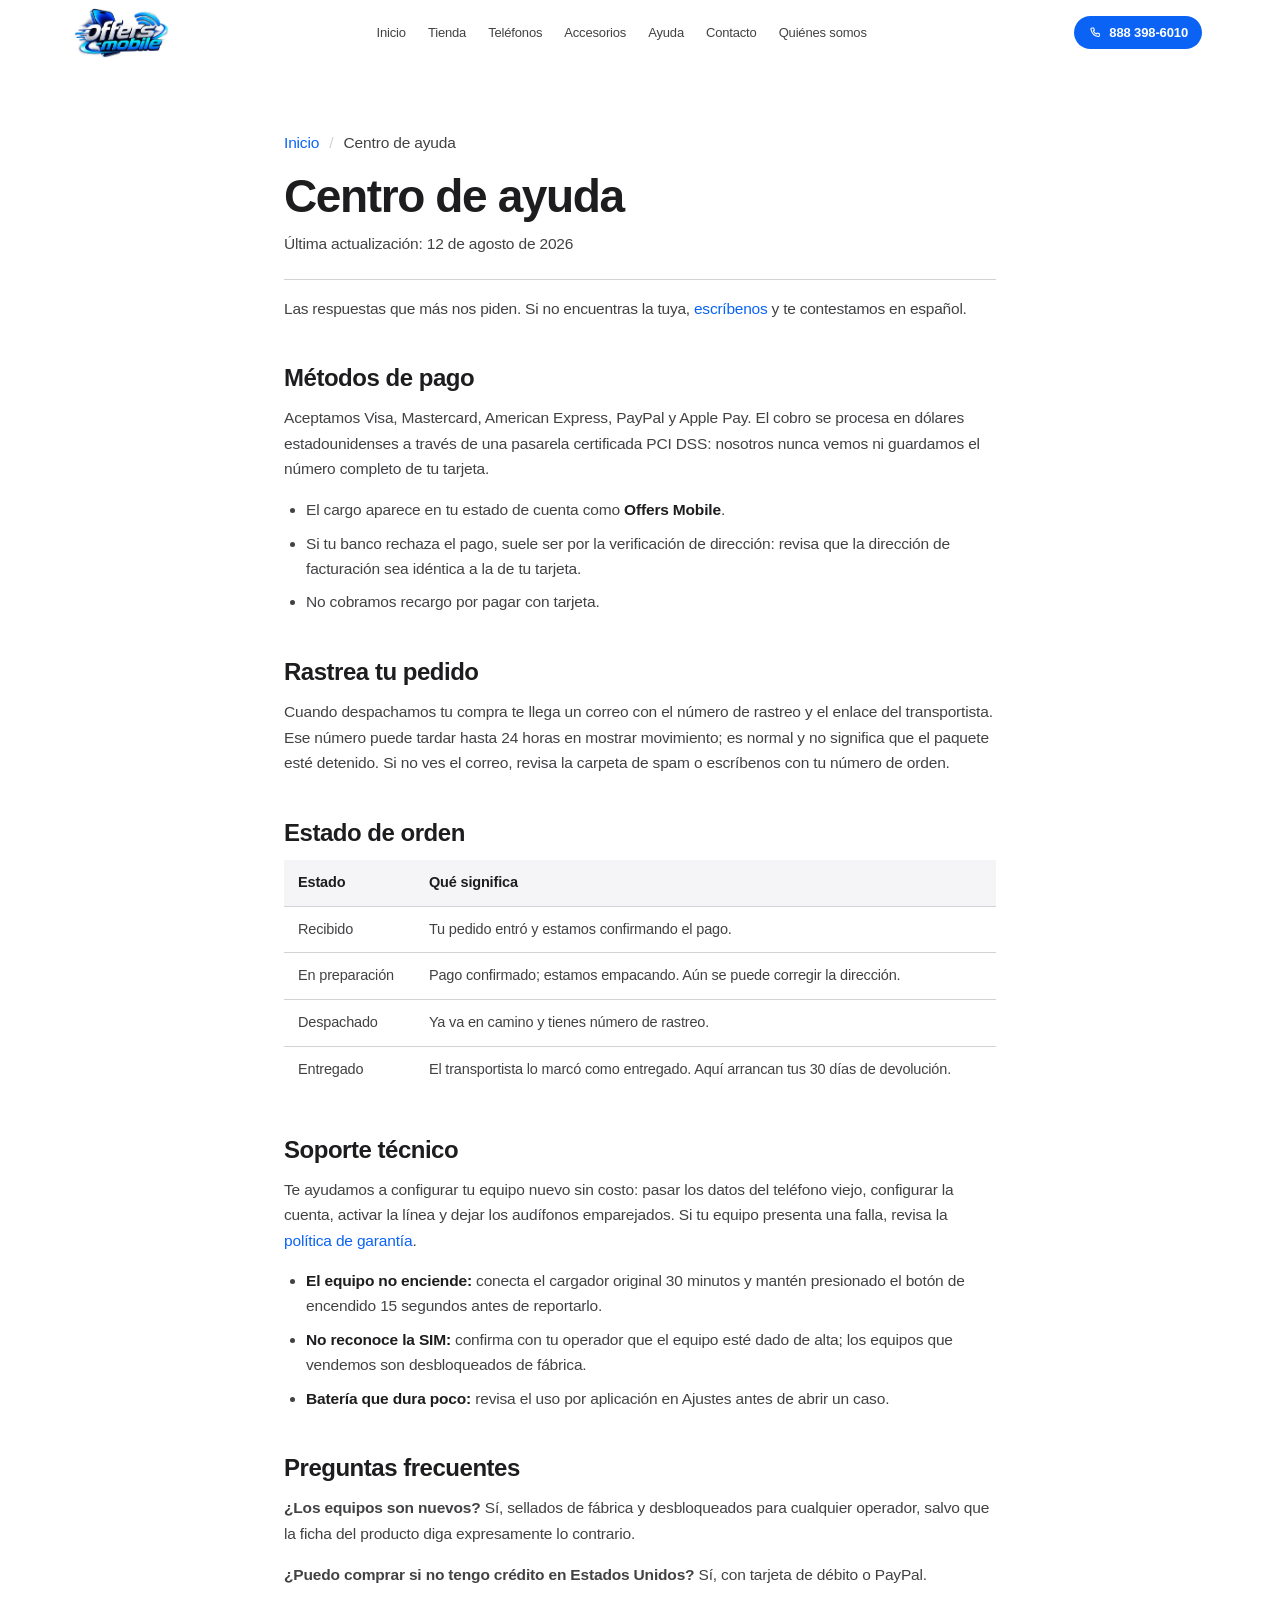
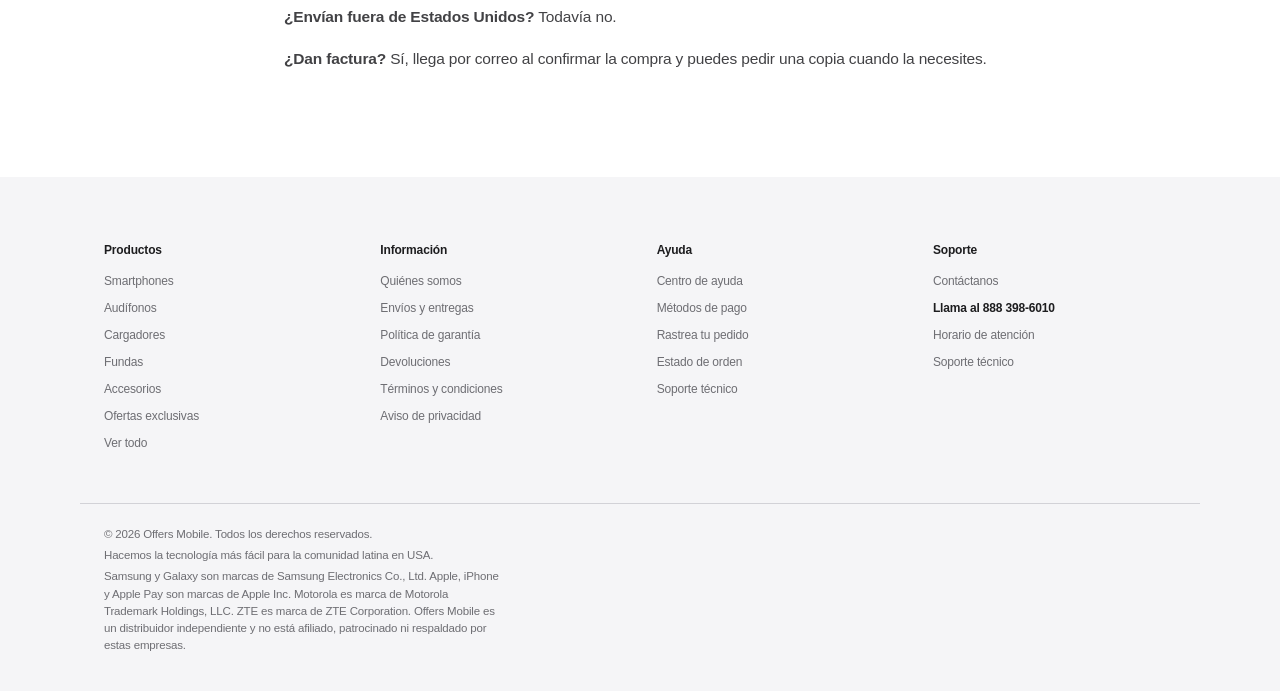
==== ayuda.html @ fd27467b "Pone el logo de imagen en la barra de las 9 páginas Convierte logo.png (1,66 MB) a WebP conservando " ====
<!DOCTYPE html>
<html lang="es">
<head>
<meta charset="UTF-8">
<meta name="viewport" content="width=device-width, initial-scale=1">
<title>Centro de ayuda &mdash; Offers Mobile</title>
<meta name="description" content="M&eacute;todos de pago, rastreo de pedidos, estado de orden y soporte t&eacute;cnico de Offers Mobile.">
<link rel="canonical" href="https://offers-mobile.com/ayuda.html">

<!-- Open Graph (Facebook, WhatsApp, LinkedIn) -->
<meta property="og:type" content="website">
<meta property="og:site_name" content="Offers Mobile">
<meta property="og:locale" content="es_US">
<meta property="og:url" content="https://offers-mobile.com/ayuda.html">
<meta property="og:title" content="Centro de ayuda &mdash; Offers Mobile">
<meta property="og:description" content="M&eacute;todos de pago, rastreo de pedidos, estado de orden y soporte t&eacute;cnico de Offers Mobile.">
<meta property="og:image" content="https://offers-mobile.com/images/og-image.jpg">
<meta property="og:image:width" content="1200">
<meta property="og:image:height" content="630">
<meta property="og:image:alt" content="Tel&eacute;fonos disponibles en Offers Mobile">

<!-- X / Twitter -->
<meta name="twitter:card" content="summary_large_image">
<meta name="twitter:title" content="Centro de ayuda &mdash; Offers Mobile">
<meta name="twitter:description" content="M&eacute;todos de pago, rastreo de pedidos, estado de orden y soporte t&eacute;cnico de Offers Mobile.">
<meta name="twitter:image" content="https://offers-mobile.com/images/og-image.jpg">

<meta name="theme-color" content="#ffffff">
<link rel="stylesheet" href="css/styles.css">
</head>
<body class="page-doc">

<header class="nav is-scrolled" id="nav">
  <div class="nav__inner">
    <a href="index.html" class="logo" aria-label="Offers Mobile inicio">
      <img src="images/logo.webp" alt="Offers Mobile" width="418" height="220">
    </a>
    <nav class="nav__links" id="navLinks" aria-label="Navegaci&oacute;n principal">
      <a href="index.html">Inicio</a>
      <a href="index.html#tienda">Tienda</a>
      <a href="index.html#telefonos">Tel&eacute;fonos</a>
      <a href="index.html#accesorios">Accesorios</a>
      <a href="ayuda.html">Ayuda</a>
      <a href="contacto.html">Contacto</a>
      <a href="quienes-somos.html">Qui&eacute;nes somos</a>
    </nav>
    <div class="nav__actions">
      <a href="tel:+18883986010" class="nav__tel" data-cta="nav">
        <svg viewBox="0 0 24 24" aria-hidden="true"><path d="M6.6 3.5h3l1.5 3.7-1.9 1.4a12 12 0 0 0 5.2 5.2l1.4-1.9 3.7 1.5v3a1.6 1.6 0 0 1-1.8 1.6A15.6 15.6 0 0 1 5 5.3 1.6 1.6 0 0 1 6.6 3.5z"/></svg>
        <span>888 398-6010</span>
      </a>
      <button class="burger" id="burger" aria-label="Abrir men&uacute;" aria-expanded="false">
        <span></span><span></span>
      </button>
    </div>
  </div>
</header>

<main class="doc">
  <div class="wrap wrap--doc">
    <p class="doc__crumb"><a href="index.html">Inicio</a> <span>/</span> Centro de ayuda</p>
    <h1 class="doc__title">Centro de ayuda</h1>
    <p class="doc__meta">&Uacute;ltima actualizaci&oacute;n: 12 de agosto de 2026</p>
    
    <p class="doc__lead">Las respuestas que m&aacute;s nos piden. Si no encuentras la tuya,
    <a href="contacto.html">escr&iacute;benos</a> y te contestamos en espa&ntilde;ol.</p>

    <h2 id="metodos-de-pago">M&eacute;todos de pago</h2>
    <p>Aceptamos Visa, Mastercard, American Express, PayPal y Apple&nbsp;Pay. El cobro se procesa
    en d&oacute;lares estadounidenses a trav&eacute;s de una pasarela certificada PCI&nbsp;DSS: nosotros nunca vemos
    ni guardamos el n&uacute;mero completo de tu tarjeta.</p>
    <ul>
      <li>El cargo aparece en tu estado de cuenta como <strong>Offers Mobile</strong>.</li>
      <li>Si tu banco rechaza el pago, suele ser por la verificaci&oacute;n de direcci&oacute;n: revisa que la direcci&oacute;n
          de facturaci&oacute;n sea id&eacute;ntica a la de tu tarjeta.</li>
      <li>No cobramos recargo por pagar con tarjeta.</li>
    </ul>

    <h2 id="rastrear">Rastrea tu pedido</h2>
    <p>Cuando despachamos tu compra te llega un correo con el n&uacute;mero de rastreo y el enlace del transportista.
    Ese n&uacute;mero puede tardar hasta 24 horas en mostrar movimiento; es normal y no significa que el paquete
    est&eacute; detenido. Si no ves el correo, revisa la carpeta de spam o escr&iacute;benos con tu n&uacute;mero de orden.</p>

    <h2 id="estado">Estado de orden</h2>
    <table class="doc__table">
      <thead><tr><th>Estado</th><th>Qu&eacute; significa</th></tr></thead>
      <tbody>
        <tr><td>Recibido</td><td>Tu pedido entr&oacute; y estamos confirmando el pago.</td></tr>
        <tr><td>En preparaci&oacute;n</td><td>Pago confirmado; estamos empacando. A&uacute;n se puede corregir la direcci&oacute;n.</td></tr>
        <tr><td>Despachado</td><td>Ya va en camino y tienes n&uacute;mero de rastreo.</td></tr>
        <tr><td>Entregado</td><td>El transportista lo marc&oacute; como entregado. Aqu&iacute; arrancan tus 30 d&iacute;as de devoluci&oacute;n.</td></tr>
      </tbody>
    </table>

    <h2 id="soporte-tecnico">Soporte t&eacute;cnico</h2>
    <p>Te ayudamos a configurar tu equipo nuevo sin costo: pasar los datos del tel&eacute;fono viejo, configurar
    la cuenta, activar la l&iacute;nea y dejar los aud&iacute;fonos emparejados. Si tu equipo presenta una falla,
    revisa la <a href="garantia.html">pol&iacute;tica de garant&iacute;a</a>.</p>
    <ul>
      <li><strong>El equipo no enciende:</strong> conecta el cargador original 30 minutos y mant&eacute;n presionado
          el bot&oacute;n de encendido 15 segundos antes de reportarlo.</li>
      <li><strong>No reconoce la SIM:</strong> confirma con tu operador que el equipo est&eacute; dado de alta;
          los equipos que vendemos son desbloqueados de f&aacute;brica.</li>
      <li><strong>Bater&iacute;a que dura poco:</strong> revisa el uso por aplicaci&oacute;n en Ajustes antes de abrir un caso.</li>
    </ul>

    <h2>Preguntas frecuentes</h2>
    <p><strong>&iquest;Los equipos son nuevos?</strong> S&iacute;, sellados de f&aacute;brica y desbloqueados para cualquier operador,
    salvo que la ficha del producto diga expresamente lo contrario.</p>
    <p><strong>&iquest;Puedo comprar si no tengo cr&eacute;dito en Estados Unidos?</strong> S&iacute;, con tarjeta de d&eacute;bito o PayPal.</p>
    <p><strong>&iquest;Env&iacute;an fuera de Estados Unidos?</strong> Todav&iacute;a no.</p>
    <p><strong>&iquest;Dan factura?</strong> S&iacute;, llega por correo al confirmar la compra y puedes pedir una copia cuando la necesites.</p>
    
  </div>
</main>

<footer class="footer">
  <div class="wrap footer__grid">
    <div class="footer__col">
      <h5>Productos</h5>
      <a href="index.html#telefonos">Smartphones</a>
      <a href="index.html#accesorios">Aud&iacute;fonos</a>
      <a href="index.html#accesorios">Cargadores</a>
      <a href="index.html#accesorios">Fundas</a>
      <a href="index.html#accesorios">Accesorios</a>
      <a href="index.html#ofertas">Ofertas exclusivas</a>
      <a href="index.html#tienda">Ver todo</a>
    </div>
    <div class="footer__col">
      <h5>Informaci&oacute;n</h5>
      <a href="quienes-somos.html">Qui&eacute;nes somos</a>
      <a href="envios.html">Env&iacute;os y entregas</a>
      <a href="garantia.html">Pol&iacute;tica de garant&iacute;a</a>
      <a href="devoluciones.html">Devoluciones</a>
      <a href="terminos.html">T&eacute;rminos y condiciones</a>
      <a href="privacidad.html">Aviso de privacidad</a>
    </div>
    <div class="footer__col">
      <h5>Ayuda</h5>
      <a href="ayuda.html">Centro de ayuda</a>
      <a href="ayuda.html#metodos-de-pago">M&eacute;todos de pago</a>
      <a href="ayuda.html#rastrear">Rastrea tu pedido</a>
      <a href="ayuda.html#estado">Estado de orden</a>
      <a href="ayuda.html#soporte-tecnico">Soporte t&eacute;cnico</a>
    </div>
    <div class="footer__col">
      <h5>Soporte</h5>
      <a href="contacto.html">Cont&aacute;ctanos</a>
      <a href="tel:+18883986010" class="footer__tel">Llama al 888 398-6010</a>
      <a href="contacto.html#horario">Horario de atenci&oacute;n</a>
      <a href="ayuda.html#soporte-tecnico">Soporte t&eacute;cnico</a>
    </div>
  </div>

  <div class="wrap footer__bottom">
    <div class="footer__legal">
      <p>&copy; 2026 Offers Mobile. Todos los derechos reservados.</p>
      <p>Hacemos la tecnolog&iacute;a m&aacute;s f&aacute;cil para la comunidad latina en USA.</p>
      <p class="footer__tm">Samsung y Galaxy son marcas de Samsung Electronics Co., Ltd. Apple, iPhone y Apple&nbsp;Pay son marcas
      de Apple Inc. Motorola es marca de Motorola Trademark Holdings, LLC. ZTE es marca de ZTE Corporation.
      Offers Mobile es un distribuidor independiente y no est&aacute; afiliado, patrocinado ni respaldado por estas empresas.</p>
    </div>
  </div>
</footer>

<script src="js/main.js"></script>
</body>
</html>
---- css/styles.css ----
/* =========================================================
   Offers Mobile — hoja de estilos
   ========================================================= */

:root{
  --ink:#1d1d1f;
  --ink-soft:#424245;
  --muted:#6e6e73;
  --line:#d2d2d7;
  --bg:#ffffff;
  --bg-alt:#f5f5f7;
  --dark:#000000;
  --dark-soft:#111113;
  --blue:#0a63f5;
  --blue-soft:#4b8dff;
  --violet:#a89bd6;

  --wrap:1120px;
  --radius:18px;
  --radius-lg:26px;

  --ease:cubic-bezier(.22,.61,.36,1);
  --nav-h:66px;   /* da aire al logo: el arte es de dos líneas y a menos altura no se lee */

  /* alturas de las piezas con imagen (en unidades absolutas:
     los % no resuelven bien dentro de una grid de alto automático) */
  --card-media-h:clamp(180px,19vw,240px);
  --viewer-h:clamp(300px,34vw,420px);
}

*,*::before,*::after{box-sizing:border-box;}

html{
  -webkit-text-size-adjust:100%;
  scroll-behavior:smooth;
  scroll-padding-top:calc(var(--nav-h) + 12px);
}

body{
  margin:0;
  background:var(--bg);
  color:var(--ink);
  font-family:-apple-system,BlinkMacSystemFont,"SF Pro Display","SF Pro Text","Segoe UI",Inter,Roboto,"Helvetica Neue",Arial,sans-serif;
  font-size:17px;
  line-height:1.5;
  letter-spacing:-.01em;
  -webkit-font-smoothing:antialiased;
  overflow-x:hidden;
}

img{max-width:100%;height:auto;display:block;}
a{color:inherit;text-decoration:none;}
button{font:inherit;color:inherit;}

/* ---------- utilidades ---------- */
.wrap{width:100%;max-width:var(--wrap);margin:0 auto;padding:0 24px;}
.wrap--narrow{max-width:780px;}

.section{padding:clamp(64px,8vw,110px) 0;}
.alt-band{background:var(--bg-alt);}
.dark-band{background:var(--dark);color:#f5f5f7;}

.h2{
  font-size:clamp(28px,4.2vw,44px);
  line-height:1.1;
  letter-spacing:-.025em;
  font-weight:600;
  margin:0 0 14px;
  text-align:center;
}
.h2--light{color:#fff;}

.h3{
  font-size:clamp(24px,3vw,34px);
  line-height:1.15;
  letter-spacing:-.025em;
  font-weight:600;
  margin:0 0 16px;
}

.sub{
  margin:0 auto 34px;
  max-width:640px;
  text-align:center;
  color:var(--muted);
  font-size:clamp(15px,1.6vw,19px);
}
.sub--light{color:#a1a1a6;}
.sub--tight{margin-bottom:26px;}

.body{color:var(--muted);font-size:16px;line-height:1.6;margin:0 0 22px;}

/* ---------- botones ---------- */
.btn{
  display:inline-flex;align-items:center;justify-content:center;
  padding:12px 30px;
  border:1px solid transparent;
  border-radius:999px;
  font-size:15px;font-weight:500;letter-spacing:0;
  cursor:pointer;
  transition:transform .3s var(--ease),background .25s var(--ease),color .25s var(--ease),border-color .25s var(--ease);
}
.btn:hover{transform:translateY(-2px);}
.btn:active{transform:translateY(0);}
.btn--dark{background:var(--ink);color:#fff;}
.btn--dark:hover{background:#000;}
.btn--light{background:#fff;color:var(--ink);}
.btn--light:hover{background:#e8e8ed;}
.btn--ghost{background:transparent;color:#fff;border-color:rgba(255,255,255,.45);}
.btn--ghost:hover{background:rgba(255,255,255,.1);border-color:#fff;}

/* botón que inicia una llamada */
.btn--call{gap:9px;}
.btn--call svg{
  width:16px;height:16px;flex:0 0 auto;
  fill:none;stroke:currentColor;stroke-width:1.7;stroke-linecap:round;stroke-linejoin:round;
}

/* =========================================================
   NAV
   ========================================================= */
.nav{
  position:fixed;inset:0 0 auto 0;z-index:100;
  height:var(--nav-h);
  background:rgba(255,255,255,.72);
  backdrop-filter:saturate(180%) blur(20px);
  -webkit-backdrop-filter:saturate(180%) blur(20px);
  border-bottom:1px solid transparent;
  transition:border-color .3s var(--ease),background .3s var(--ease);
}
.nav.is-scrolled{border-bottom-color:rgba(0,0,0,.09);}

.nav__inner{
  max-width:1180px;margin:0 auto;padding:0 24px;height:100%;
  display:flex;align-items:center;gap:22px;
}

/* El logo es un WebP con transparencia: se apoya directamente sobre la barra,
   sin recuadro ni fondo propio. */
.logo{display:flex;align-items:center;flex:0 0 auto;}
.logo img{
  height:50px;width:auto;display:block;
  transition:transform .25s var(--ease);
}
.logo:hover img{transform:scale(1.03);}

.nav__links{display:flex;align-items:center;gap:22px;margin:0 auto;}
.nav__links a{
  font-size:13px;color:var(--ink-soft);
  position:relative;padding:4px 0;
  transition:color .25s var(--ease);
}
.nav__links a::after{
  content:"";position:absolute;left:0;right:0;bottom:-2px;height:1.5px;
  background:var(--blue);transform:scaleX(0);transform-origin:center;
  transition:transform .3s var(--ease);
}
.nav__links a:hover{color:var(--ink);}
.nav__links a:hover::after{transform:scaleX(1);}

.nav__actions{display:flex;align-items:center;gap:6px;}

/* teléfono en el menú: es la vía de compra, por eso va visible */
.nav__tel{
  display:inline-flex;align-items:center;gap:7px;
  padding:7px 14px;margin-right:4px;
  border-radius:999px;background:var(--blue);color:#fff;
  font-size:13px;font-weight:600;letter-spacing:-.01em;white-space:nowrap;
  transition:background .25s var(--ease),transform .25s var(--ease);
}
.nav__tel:hover{background:#0955d4;transform:translateY(-1px);}
.nav__tel svg{width:14px;height:14px;fill:none;stroke:currentColor;stroke-width:1.8;stroke-linecap:round;stroke-linejoin:round;}

.icon-btn{
  width:34px;height:34px;display:grid;place-items:center;
  background:none;border:0;border-radius:50%;cursor:pointer;
  transition:background .25s var(--ease);
}
.icon-btn:hover{background:rgba(0,0,0,.06);}
.icon-btn svg{width:19px;height:19px;fill:none;stroke:var(--ink);stroke-width:1.5;stroke-linecap:round;stroke-linejoin:round;}

.burger{
  display:none;width:34px;height:34px;background:none;border:0;cursor:pointer;
  flex-direction:column;justify-content:center;align-items:center;gap:5px;
}
.burger span{width:17px;height:1.5px;background:var(--ink);border-radius:2px;transition:transform .3s var(--ease),opacity .3s var(--ease);}
.burger.is-open span:nth-child(1){transform:translateY(3.3px) rotate(45deg);}
.burger.is-open span:nth-child(2){transform:translateY(-3.3px) rotate(-45deg);}

/* =========================================================
   HERO
   ========================================================= */
.hero{padding-top:calc(var(--nav-h) + clamp(40px,6vw,72px));background:var(--bg);}

.hero__copy{text-align:center;padding:0 24px;}

.hero__title{
  font-size:clamp(32px,5.4vw,58px);
  line-height:1.06;
  letter-spacing:-.035em;
  font-weight:600;
  margin:0 0 12px;
}
.hero__title em{
  font-style:italic;
  font-family:"Snell Roundhand","Segoe Script","Brush Script MT",Georgia,serif;
  font-weight:500;
  padding-right:.06em;
}

.hero__kicker{
  margin:0 0 26px;
  color:var(--blue);
  font-size:clamp(11px,1.3vw,14px);
  font-weight:600;
  letter-spacing:.16em;
  text-transform:uppercase;
}

.hero__phone{
  margin:14px 0 0;
  font-size:13.5px;color:var(--muted);
}
.hero__phone a{color:var(--ink);font-weight:600;}
.hero__phone a:hover{color:var(--blue);}

.hero__media{
  margin-top:clamp(22px,4vw,44px);
  max-width:1180px;margin-inline:auto;padding:0 24px;
}
.hero__media img{width:100%;}

/* =========================================================
   TECNOLOGÍA — escenario oscuro
   ========================================================= */
.tech{padding:clamp(56px,7vw,92px) 0 clamp(60px,8vw,110px);}
.tech__head{text-align:center;}

.tech__media{
  margin:clamp(18px,3vw,36px) auto 0;
  max-width:1040px;padding:0 24px;
}
/* la foto ya trae fondo negro: difuminamos los bordes
   para que funda con la banda sin dejar un rectángulo visible */
.tech__media img{
  width:100%;
  -webkit-mask-image:radial-gradient(ellipse 78% 78% at 50% 50%,#000 58%,transparent 100%);
          mask-image:radial-gradient(ellipse 78% 78% at 50% 50%,#000 58%,transparent 100%);
}

/* =========================================================
   TABS
   ========================================================= */
.tabs{
  display:flex;justify-content:center;flex-wrap:wrap;
  gap:clamp(14px,3vw,34px);
  margin:0 0 22px;
}
.tab{
  background:none;border:0;cursor:pointer;padding:6px 2px;
  font-size:14px;color:var(--muted);
  position:relative;
  transition:color .25s var(--ease);
}
.tab::after{
  content:"";position:absolute;left:0;right:0;bottom:0;height:1.5px;
  background:var(--ink);transform:scaleX(0);
  transition:transform .3s var(--ease);
}
.tab:hover{color:var(--ink);}
.tab.is-active{color:var(--ink);font-weight:500;}
.tab.is-active::after{transform:scaleX(1);}

.tabs--light .tab{color:#86868b;}
.tabs--light .tab:hover,.tabs--light .tab.is-active{color:#fff;}
.tabs--light .tab::after{background:#fff;}

/* =========================================================
   CÁMARAS
   ========================================================= */
.cameras__shot{margin:0;}
.cameras__shot img{width:100%;max-width:900px;margin:0 auto;}

/* =========================================================
   CATÁLOGO
   ========================================================= */
.catalog__grid{
  display:grid;
  grid-template-columns:minmax(250px,1fr) 2fr;
  gap:clamp(28px,3.6vw,48px);
  align-items:center;
  margin-top:14px;
}
.catalog__intro .h3{font-size:clamp(22px,2.5vw,30px);}
.catalog__intro .body{max-width:340px;}

.callout{
  max-width:340px;margin-top:26px;padding-top:22px;
  border-top:1px solid var(--line);
}
.callout__text{font-size:13px;line-height:1.5;color:var(--muted);margin:0 0 14px;}
.callout .btn{font-size:14px;padding:11px 24px;}

.cards{
  display:grid;
  grid-template-columns:repeat(3,1fr);
  gap:clamp(16px,2.4vw,30px);
}

.card{
  text-align:center;
  transition:transform .4s var(--ease);
}
.card:hover{transform:translateY(-6px);}

.card__media{
  height:var(--card-media-h);
  display:flex;align-items:center;justify-content:center;
  margin-bottom:16px;
}
.card__media img{
  max-height:var(--card-media-h);width:auto;
  filter:drop-shadow(0 18px 26px rgba(0,0,0,.14));
  transition:transform .5s var(--ease);
}
.card:hover .card__media img{transform:scale(1.04);}

.card__media--empty{
  border:1px dashed var(--line);border-radius:var(--radius);
  background:rgba(255,255,255,.5);
}
.card__media--empty svg{width:46px;height:46px;fill:none;stroke:var(--line);stroke-width:1.4;stroke-linecap:round;}

.card__name{font-size:14px;font-weight:600;margin:0 0 12px;letter-spacing:-.01em;}
.card__spec{font-size:clamp(26px,3.4vw,38px);font-weight:600;letter-spacing:-.03em;margin:0 0 10px;}
.card__desc{font-size:12px;line-height:1.55;color:var(--muted);margin:0 auto;max-width:22ch;}

.card--soon{opacity:.85;}

/* =========================================================
   360°
   ========================================================= */
.three60 .sub{margin-bottom:26px;}

.viewer{
  position:relative;
  height:var(--viewer-h);
  display:flex;align-items:center;justify-content:center;
  margin:10px 0 30px;
  cursor:grab;
  perspective:1200px;
  touch-action:pan-y;
}
.viewer:active{cursor:grabbing;}

.viewer__glow{
  position:absolute;bottom:8%;left:50%;transform:translateX(-50%);
  width:min(640px,85vw);height:220px;
  background:radial-gradient(ellipse at 50% 70%,rgba(168,155,214,.34),transparent 68%);
}
.viewer__ring{
  position:absolute;bottom:9%;left:50%;transform:translateX(-50%);
  width:min(380px,62vw);height:54px;border-radius:50%;
  border:1px solid rgba(200,195,235,.28);
  background:radial-gradient(ellipse at 50% 50%,rgba(190,185,230,.16),transparent 70%);
}
.viewer__phone{
  position:relative;z-index:2;
  transform-style:preserve-3d;
  will-change:transform;
}
.viewer__phone img{
  max-height:calc(var(--viewer-h) * .82);width:auto;
  filter:drop-shadow(0 30px 45px rgba(0,0,0,.6));
}
.viewer__phone.is-spinning{animation:spin360 2.4s var(--ease);}
@keyframes spin360{
  from{transform:rotateY(0deg);}
  to{transform:rotateY(360deg);}
}

.three60__actions{display:flex;justify-content:center;gap:14px;flex-wrap:wrap;}

/* =========================================================
   PROCESO DE COMPRA
   ========================================================= */
.steps__grid{
  list-style:none;margin:clamp(28px,4vw,50px) 0 0;padding:0;
  display:grid;grid-template-columns:repeat(5,1fr);
  gap:clamp(14px,2.4vw,28px);
  text-align:center;
}
.step{display:flex;flex-direction:column;align-items:center;}

.step__icon{
  width:clamp(56px,6vw,74px);height:clamp(56px,6vw,74px);
  border-radius:50%;
  border:1.5px solid var(--blue);
  display:grid;place-items:center;
  margin-bottom:16px;
  transition:transform .4s var(--ease),box-shadow .4s var(--ease);
}
.step:hover .step__icon{transform:translateY(-5px);box-shadow:0 12px 26px rgba(10,99,245,.18);}
.step__icon svg{width:30px;height:30px;fill:none;stroke:var(--blue);stroke-width:1.5;stroke-linecap:round;stroke-linejoin:round;}
.step__icon--fill{background:var(--blue);border-color:var(--blue);}
.step__icon--fill svg{stroke:#fff;}

.step__num{font-size:20px;font-weight:600;margin:0 0 8px;letter-spacing:-.02em;}
.step__title{font-size:12.5px;font-weight:500;line-height:1.4;margin:0 0 4px;max-width:19ch;}
.step__desc{font-size:12px;color:var(--muted);line-height:1.45;margin:0;max-width:21ch;}

/* =========================================================
   ACCESORIOS
   ========================================================= */
.accs__grid{
  display:grid;grid-template-columns:1.15fr 1fr;
  gap:clamp(28px,4vw,60px);align-items:center;
  margin-top:18px;
}
.accs__media{
  margin:0;padding:clamp(24px,4vw,48px);
  border-radius:var(--radius-lg);
  background:linear-gradient(135deg,#f6f5fb 0%,#eceaf6 55%,#f7f7f9 100%);
}
.accs__media img{width:100%;mix-blend-mode:multiply;}

.feats{list-style:none;margin:0 0 28px;padding:0;display:grid;gap:18px;}
.feats li{display:flex;align-items:flex-start;gap:14px;font-size:12.5px;line-height:1.45;color:var(--muted);}
.feats li b{color:var(--ink);font-weight:600;font-size:13px;}
.feats__icon{
  flex:0 0 auto;width:36px;height:36px;border-radius:50%;
  background:var(--bg-alt);display:grid;place-items:center;
}
.feats__icon svg{width:19px;height:19px;fill:none;stroke:var(--ink);stroke-width:1.5;stroke-linecap:round;stroke-linejoin:round;}

/* =========================================================
   COMPARADOR
   ========================================================= */
.compare__card{
  margin-top:20px;
  background:#fff;
  border-radius:var(--radius-lg);
  padding:clamp(24px,3.4vw,48px);
  display:grid;grid-template-columns:1.5fr 1fr;
  gap:clamp(24px,4vw,50px);align-items:center;
  box-shadow:0 24px 60px rgba(0,0,0,.06);
}
.compare__media{margin:0;}
.compare__media img{width:100%;max-width:620px;margin-inline:auto;}
.compare__copy .body{max-width:34ch;}

/* =========================================================
   AYUDA
   ========================================================= */
.help{text-align:center;}
.search{
  position:relative;max-width:520px;margin:6px auto 26px;
  display:flex;align-items:center;
}
.search svg{
  position:absolute;left:18px;width:17px;height:17px;
  fill:none;stroke:var(--muted);stroke-width:1.6;stroke-linecap:round;
}
.search input{
  width:100%;padding:13px 20px 13px 46px;
  border:1px solid var(--line);border-radius:999px;
  background:#fff;font-size:14px;color:var(--ink);
  outline:none;
  transition:border-color .25s var(--ease),box-shadow .25s var(--ease);
}
.search input::placeholder{color:#9b9ba0;}
.search input:focus{border-color:var(--blue);box-shadow:0 0 0 4px rgba(10,99,245,.12);}

.chips{display:flex;justify-content:center;flex-wrap:wrap;gap:10px;}
.chips a{
  padding:8px 18px;border-radius:999px;
  border:1px solid var(--line);
  font-size:13px;color:var(--ink-soft);
  transition:background .25s var(--ease),border-color .25s var(--ease),transform .25s var(--ease);
}
.chips a:hover{background:var(--bg-alt);border-color:#b9b9c0;transform:translateY(-2px);}

/* =========================================================
   FOOTER
   ========================================================= */
.footer{background:var(--bg-alt);padding:clamp(44px,5vw,66px) 0 32px;font-size:12px;}
.footer__grid{
  display:grid;grid-template-columns:repeat(4,1fr);
  gap:clamp(18px,2.6vw,34px);
}
.footer__col{display:flex;flex-direction:column;gap:9px;}
.footer__col h5{margin:0 0 4px;font-size:12px;font-weight:600;color:var(--ink);}
.footer__col a{color:var(--muted);transition:color .2s var(--ease);}
.footer__col a:hover{color:var(--ink);text-decoration:underline;}
.footer__tel{color:var(--ink) !important;font-weight:600;}
.footer__tel:hover{color:var(--blue) !important;}

.footer__bottom{
  margin-top:clamp(32px,4vw,52px);padding-top:22px;
  border-top:1px solid var(--line);
  display:flex;justify-content:space-between;align-items:center;gap:22px;flex-wrap:wrap;
}
.footer__legal p{margin:0 0 4px;color:var(--muted);font-size:11.5px;}

/* =========================================================
   PÁGINAS DE TEXTO (legales, ayuda, contacto)
   ========================================================= */
.page-doc{background:var(--bg);}

.doc{
  padding:calc(var(--nav-h) + clamp(36px,5vw,64px)) 0 clamp(56px,7vw,96px);
}
.wrap--doc{max-width:760px;margin:0 auto;padding:0 24px;}

.doc__crumb{font-size:12.5px;color:var(--muted);margin:0 0 18px;}
.doc__crumb a{color:var(--blue);}
.doc__crumb a:hover{text-decoration:underline;}
.doc__crumb span{margin:0 6px;color:var(--line);}

.doc__title{
  font-size:clamp(30px,4.6vw,46px);
  line-height:1.08;letter-spacing:-.03em;font-weight:600;
  margin:0 0 10px;
}
.doc__meta{font-size:13px;color:var(--muted);margin:0 0 34px;padding-bottom:22px;border-bottom:1px solid var(--line);}

.doc__lead{font-size:clamp(17px,2vw,20px);line-height:1.55;color:var(--ink-soft);margin:0 0 34px;letter-spacing:-.015em;}

.doc h2{
  font-size:clamp(19px,2.2vw,24px);
  line-height:1.25;letter-spacing:-.02em;font-weight:600;
  margin:42px 0 12px;scroll-margin-top:calc(var(--nav-h) + 20px);
}
.doc h3{font-size:16px;font-weight:600;margin:0 0 8px;letter-spacing:-.01em;}
.doc p{font-size:15.5px;line-height:1.65;color:var(--ink-soft);margin:0 0 16px;}
.doc a{color:var(--blue);}
.doc a:hover{text-decoration:underline;}
.doc a.btn{color:#fff;}
.doc a.btn:hover{text-decoration:none;}

.doc ul,.doc ol{margin:0 0 18px;padding-left:22px;}
.doc li{font-size:15.5px;line-height:1.6;color:var(--ink-soft);margin-bottom:9px;}
.doc li strong{color:var(--ink);}

.doc__table{
  width:100%;border-collapse:collapse;margin:0 0 22px;
  font-size:14.5px;
}
.doc__table th,.doc__table td{
  text-align:left;padding:12px 14px;border-bottom:1px solid var(--line);
  vertical-align:top;color:var(--ink-soft);
}
.doc__table th{color:var(--ink);font-weight:600;background:var(--bg-alt);}
.doc__table tr:last-child td{border-bottom:0;}

.doc__cards{
  display:grid;grid-template-columns:repeat(auto-fit,minmax(220px,1fr));gap:16px;
  margin:0 0 12px;
}

/* bloque de llamada de las páginas internas */
.doc__call{
  border:1px solid var(--line);border-radius:var(--radius);
  background:var(--bg-alt);
  padding:28px 24px;text-align:center;margin:0 0 12px;
}
.doc__call-label{
  font-size:11.5px;font-weight:600;letter-spacing:.14em;text-transform:uppercase;
  color:var(--blue);margin:0 0 8px;
}
.doc__call-num{
  display:inline-block;
  font-size:clamp(26px,4vw,38px);font-weight:600;letter-spacing:-.03em;
  color:var(--ink);margin-bottom:8px;
}
.doc__call-num:hover{color:var(--blue);text-decoration:none;}
.doc__call-sub{font-size:13px;color:var(--muted);margin:0;}
.doc__card{
  border:1px solid var(--line);border-radius:var(--radius);
  padding:22px 20px;background:var(--bg-alt);
}
.doc__card p{font-size:14px;margin-bottom:14px;}
.doc__card .btn{padding:10px 20px;font-size:13.5px;width:100%;}

.footer__tm{font-size:10.5px;line-height:1.5;color:#86868b;max-width:62ch;margin-top:10px;}

@media (max-width:720px){
  .doc__cards{grid-template-columns:1fr;}
  .doc__table{font-size:13.5px;}
  .doc__table th,.doc__table td{padding:10px;}
}

/* =========================================================
   REVEAL
   ========================================================= */
.reveal{
  opacity:0;transform:translateY(26px);
  transition:opacity .8s var(--ease),transform .8s var(--ease);
}
.reveal--slow{transition-duration:1.1s;}
.reveal.is-in{opacity:1;transform:none;}

/* =========================================================
   RESPONSIVE
   ========================================================= */
@media (max-width:1040px){
  .nav__links{gap:16px;}
  .nav__links a{font-size:12px;}
}

@media (max-width:900px){
  .burger{display:flex;}
  .nav__links{
    position:fixed;top:var(--nav-h);left:0;right:0;
    flex-direction:column;align-items:flex-start;gap:0;
    /* opaco: sobre el hero el texto de detrás se transparentaba y estorbaba */
    background:#fff;
    /* Sin relleno vertical mientras está cerrado: con box-sizing:border-box
       el max-height:0 no comprime el padding ni el borde, así que el menú
       asomaba una franja de 31px con el primer enlace cortado. */
    padding:0 26px;
    border-bottom:0 solid var(--line);
    max-height:0;overflow:hidden;
    transition:max-height .45s var(--ease),padding .45s var(--ease);
  }
  .nav__links.is-open{max-height:70vh;padding:8px 26px 22px;border-bottom-width:1px;}
  .nav__links a{width:100%;padding:13px 0;border-bottom:1px solid rgba(0,0,0,.06);font-size:15px;}
  .nav__links a::after{display:none;}
  .logo{margin-right:auto;}

  /* La barra no da para el teléfono, dos iconos y el menú: se salían de la
     pantalla y el botón de menú quedaba inalcanzable. En móvil manda el
     número, que es la vía de compra. */
  .nav__inner{gap:12px;}
  .nav__actions .icon-btn{display:none;}

  .catalog__grid{grid-template-columns:1fr;}
  .catalog__intro{text-align:center;}
  .catalog__intro .body{max-width:46ch;margin-inline:auto;}

  .accs__grid{grid-template-columns:1fr;}
  .compare__card{grid-template-columns:1fr;text-align:center;}
  .compare__copy .body{margin-inline:auto;}

  .steps__grid{grid-template-columns:repeat(3,1fr);row-gap:34px;}
  .footer__grid{grid-template-columns:repeat(3,1fr);row-gap:28px;}
}

@media (max-width:620px){
  body{font-size:16px;}
  .cards{grid-template-columns:1fr;gap:34px;}
  .card__media{height:210px;}
  .card__desc{max-width:30ch;}
  .steps__grid{grid-template-columns:repeat(2,1fr);}
  .footer__grid{grid-template-columns:repeat(2,1fr);}
  .footer__bottom{flex-direction:column;align-items:flex-start;}
  .tabs{gap:12px;}
  .tab{font-size:12.5px;}
  .three60__actions{flex-direction:column;align-items:center;}
  .three60__actions .btn{width:100%;max-width:260px;}
}

/* Pantallas estrechas (iPhone SE, Android de 360px): el logo y el botón del
   teléfono juntos no caben a tamaño completo. */
@media (max-width:400px){
  .nav__inner{padding:0 16px;gap:10px;}
  .logo img{height:44px;}
  .nav__tel{padding:6px 11px;font-size:12px;margin-right:0;}
  .nav__tel svg{width:13px;height:13px;}
  .btn{padding:12px 20px;font-size:14px;}
  .btn--call{white-space:nowrap;}
}

@media (prefers-reduced-motion:reduce){
  *,*::before,*::after{animation-duration:.01ms !important;animation-iteration-count:1 !important;transition-duration:.01ms !important;}
  html{scroll-behavior:auto;}
  .reveal{opacity:1;transform:none;}
}
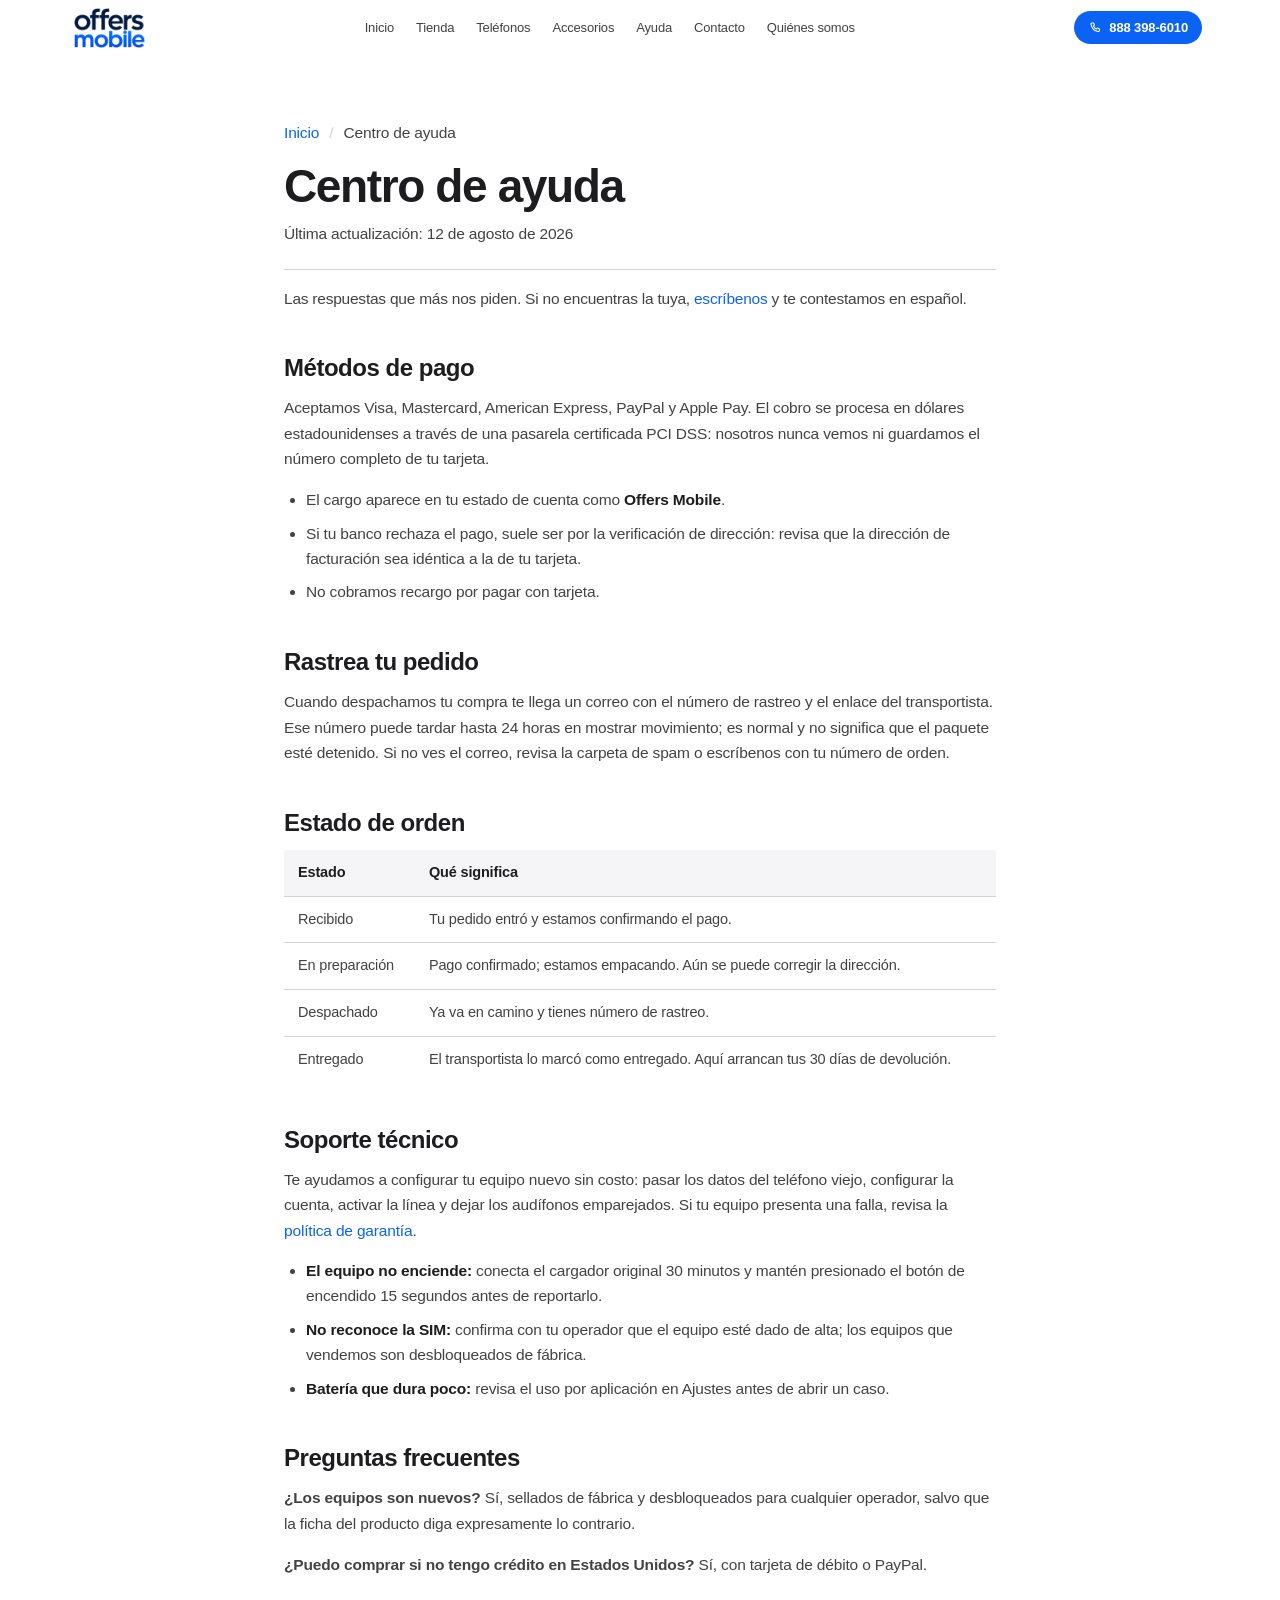
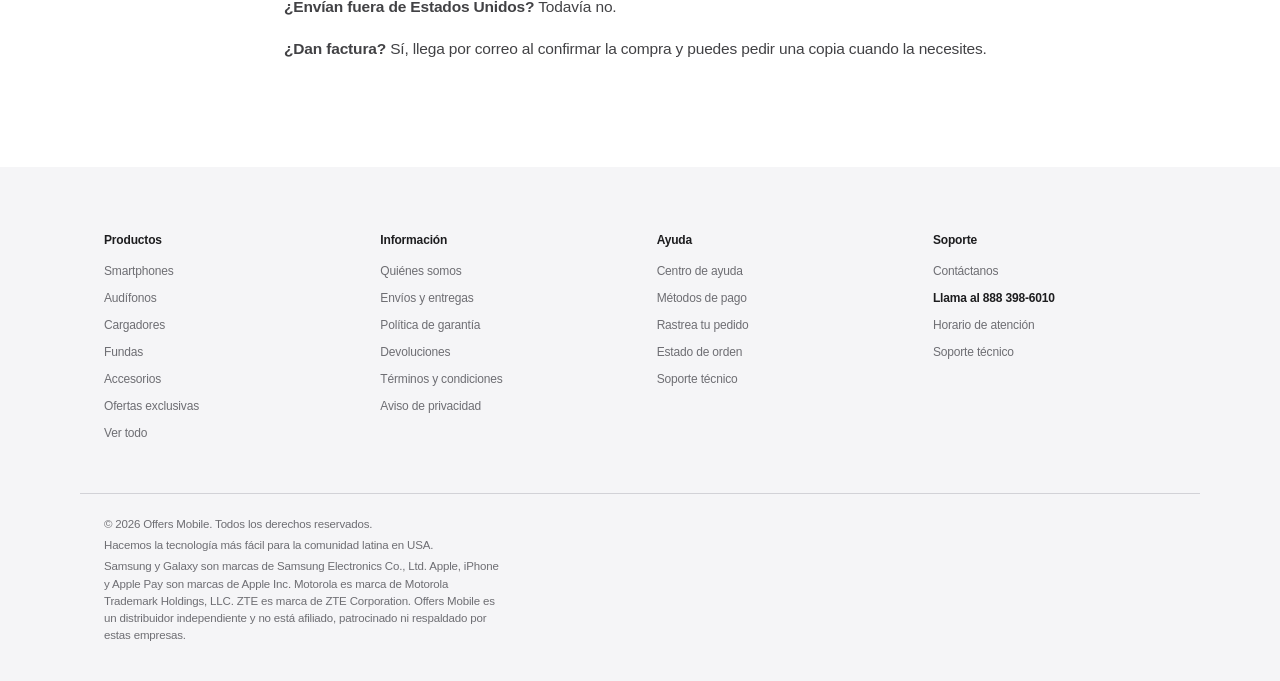
==== commit 30418d43: "Cambia el logo de texto por la imagen nueva logo.png (827 KB, RGB sobre fondo blanco) pasa a WebP co" ====
--- a/ayuda.html
+++ b/ayuda.html
@@ -33,7 +33,7 @@
 <header class="nav is-scrolled" id="nav">
   <div class="nav__inner">
     <a href="index.html" class="logo" aria-label="Offers Mobile inicio">
-      <img src="images/logo.webp" alt="Offers Mobile" width="418" height="220">
+      <img src="images/logo.webp" alt="Offers Mobile" width="356" height="200">
     </a>
     <nav class="nav__links" id="navLinks" aria-label="Navegaci&oacute;n principal">
       <a href="index.html">Inicio</a>
--- a/css/styles.css
+++ b/css/styles.css
@@ -20,7 +20,7 @@
   --radius-lg:26px;
 
   --ease:cubic-bezier(.22,.61,.36,1);
-  --nav-h:66px;   /* da aire al logo: el arte es de dos líneas y a menos altura no se lee */
+  --nav-h:56px;
 
   /* alturas de las piezas con imagen (en unidades absolutas:
      los % no resuelven bien dentro de una grid de alto automático) */
@@ -135,11 +135,10 @@
   display:flex;align-items:center;gap:22px;
 }
 
-/* El logo es un WebP con transparencia: se apoya directamente sobre la barra,
-   sin recuadro ni fondo propio. */
+/* WebP con transparencia: se apoya sobre la barra sin recuadro propio. */
 .logo{display:flex;align-items:center;flex:0 0 auto;}
 .logo img{
-  height:50px;width:auto;display:block;
+  height:40px;width:auto;display:block;
   transition:transform .25s var(--ease);
 }
 .logo:hover img{transform:scale(1.03);}
@@ -664,7 +663,7 @@
    teléfono juntos no caben a tamaño completo. */
 @media (max-width:400px){
   .nav__inner{padding:0 16px;gap:10px;}
-  .logo img{height:44px;}
+  .logo img{height:34px;}
   .nav__tel{padding:6px 11px;font-size:12px;margin-right:0;}
   .nav__tel svg{width:13px;height:13px;}
   .btn{padding:12px 20px;font-size:14px;}
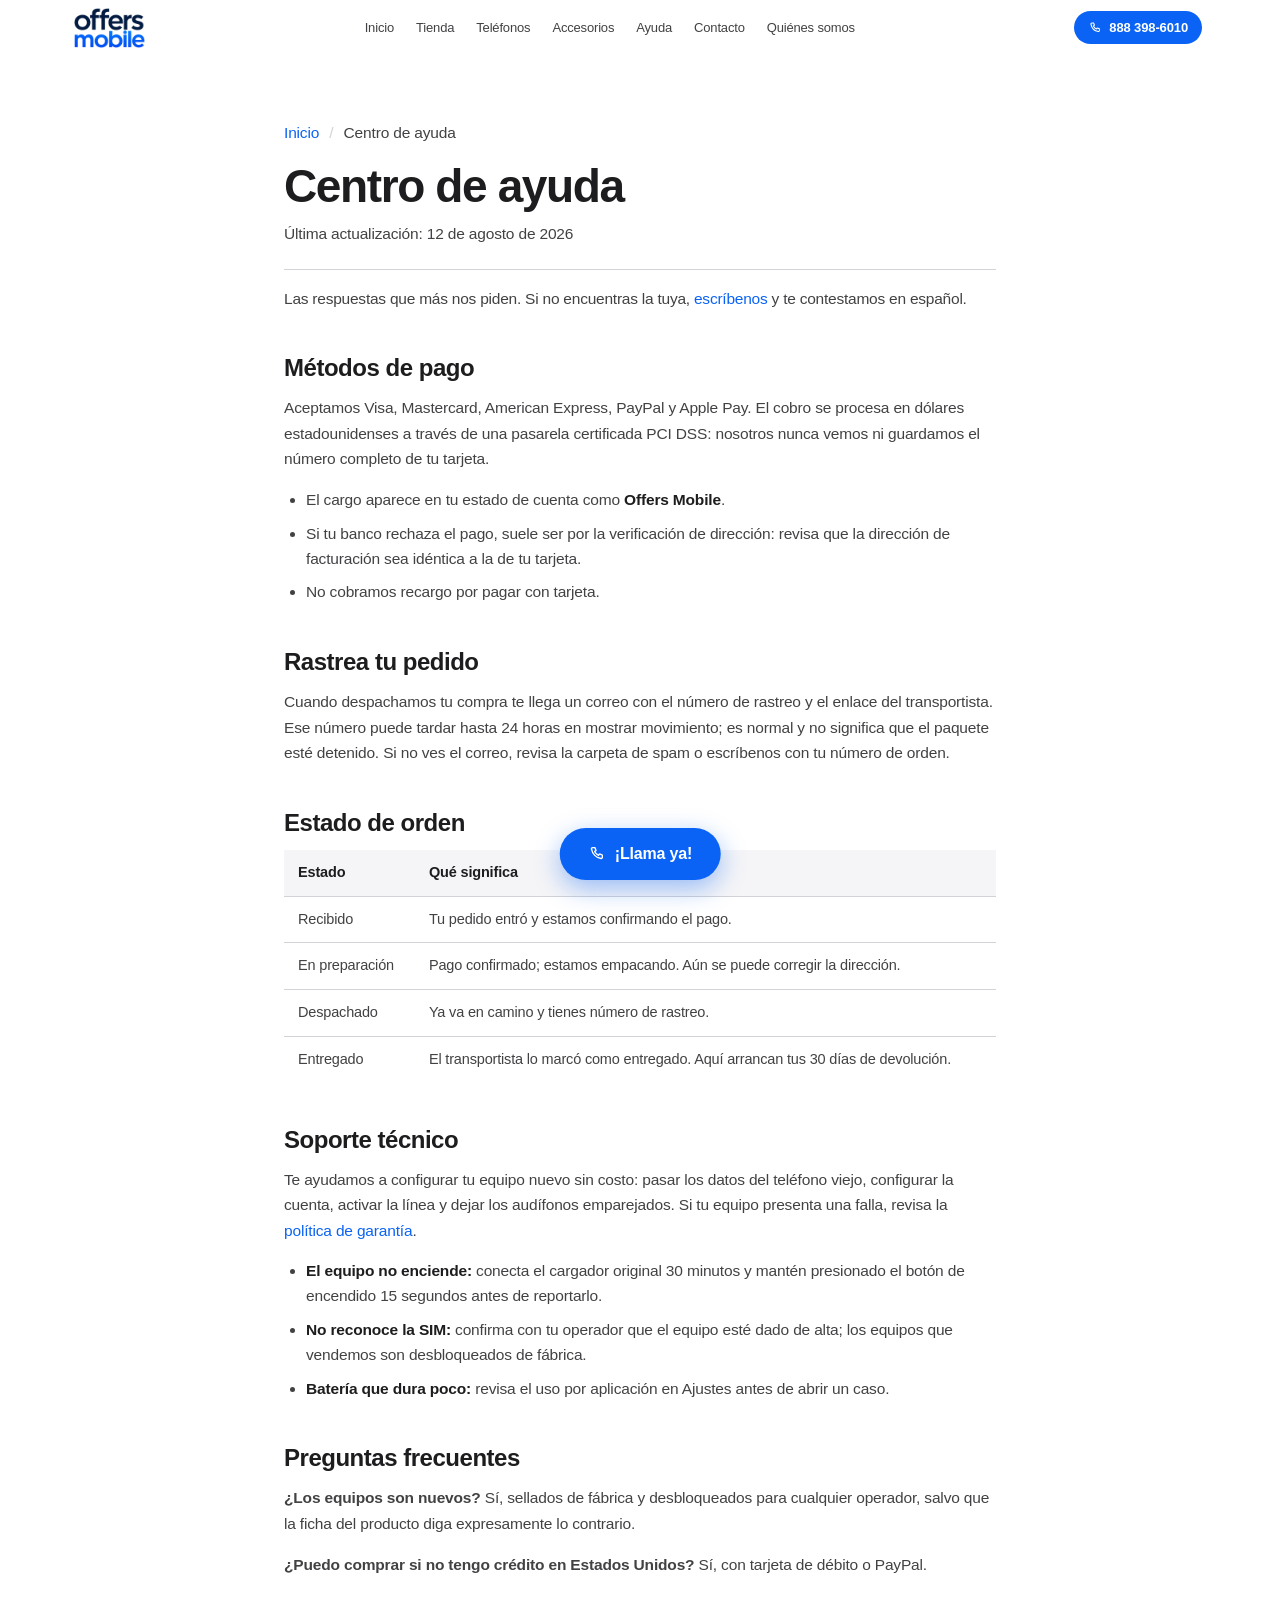
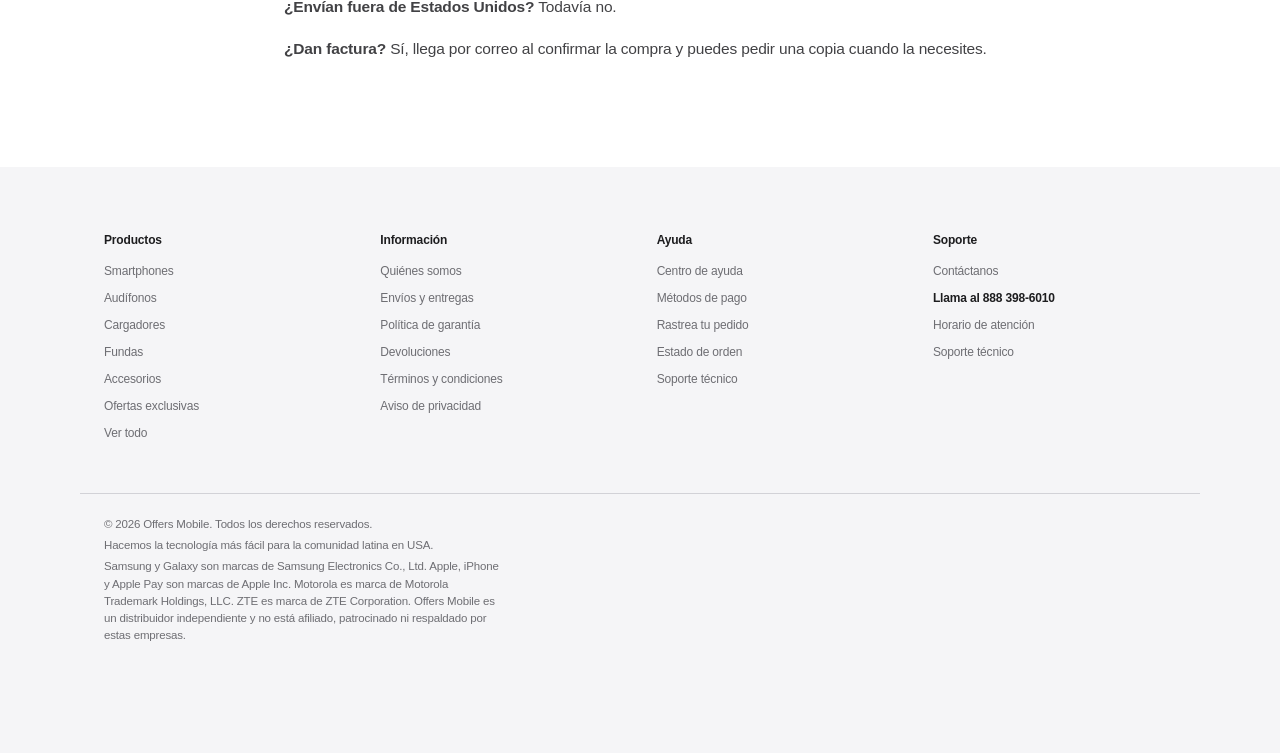
==== commit 6a107835: "Añade un botón flotante de llamada abajo al centro Fijo en las 9 páginas, siempre visible, llamando " ====
--- a/ayuda.html
+++ b/ayuda.html
@@ -33,7 +33,7 @@
 <header class="nav is-scrolled" id="nav">
   <div class="nav__inner">
     <a href="index.html" class="logo" aria-label="Offers Mobile inicio">
-      <img src="images/logo.webp" alt="Offers Mobile" width="356" height="200">
+      <img src="images/logo.webp?v=2" alt="Offers Mobile" width="356" height="200">
     </a>
     <nav class="nav__links" id="navLinks" aria-label="Navegaci&oacute;n principal">
       <a href="index.html">Inicio</a>
@@ -163,6 +163,12 @@
   </div>
 </footer>
 
+<!-- ============ BOTÓN FLOTANTE DE LLAMADA ============ -->
+<a href="tel:+18883986010" class="call-fab" data-cta="flotante">
+  <svg viewBox="0 0 24 24" aria-hidden="true"><path d="M6.6 3.5h3l1.5 3.7-1.9 1.4a12 12 0 0 0 5.2 5.2l1.4-1.9 3.7 1.5v3a1.6 1.6 0 0 1-1.8 1.6A15.6 15.6 0 0 1 5 5.3 1.6 1.6 0 0 1 6.6 3.5z"/></svg>
+  <span>&iexcl;Llama ya!</span>
+</a>
+
 <script src="js/main.js"></script>
 </body>
 </html>
--- a/css/styles.css
+++ b/css/styles.css
@@ -482,7 +482,9 @@
 /* =========================================================
    FOOTER
    ========================================================= */
-.footer{background:var(--bg-alt);padding:clamp(44px,5vw,66px) 0 32px;font-size:12px;}
+/* el hueco de abajo deja sitio al botón flotante, que si no taparía
+   las últimas líneas del pie */
+.footer{background:var(--bg-alt);padding:clamp(44px,5vw,66px) 0 104px;font-size:12px;}
 .footer__grid{
   display:grid;grid-template-columns:repeat(4,1fr);
   gap:clamp(18px,2.6vw,34px);
@@ -587,6 +589,39 @@
   .doc__cards{grid-template-columns:1fr;}
   .doc__table{font-size:13.5px;}
   .doc__table th,.doc__table td{padding:10px;}
+}
+
+/* =========================================================
+   BOTÓN FLOTANTE DE LLAMADA
+   ========================================================= */
+.call-fab{
+  position:fixed;z-index:90;
+  left:50%;bottom:20px;
+  /* en iPhone, el indicador de inicio se come la franja de abajo */
+  bottom:calc(20px + env(safe-area-inset-bottom));
+  transform:translateX(-50%);
+  display:inline-flex;align-items:center;gap:9px;
+  padding:14px 28px;
+  border-radius:999px;
+  background:var(--blue);color:#fff;
+  font-size:16px;font-weight:600;letter-spacing:-.01em;white-space:nowrap;
+  box-shadow:0 8px 26px rgba(10,99,245,.4);
+  transition:background .25s var(--ease),transform .25s var(--ease),box-shadow .25s var(--ease);
+}
+/* el translateX se repite en cada estado: si no, el botón se descentra al pasar el ratón */
+.call-fab:hover{
+  background:#0955d4;
+  transform:translateX(-50%) translateY(-2px);
+  box-shadow:0 12px 32px rgba(10,99,245,.48);
+}
+.call-fab:active{transform:translateX(-50%) translateY(0);}
+.call-fab svg{
+  width:18px;height:18px;flex:0 0 auto;
+  fill:none;stroke:currentColor;stroke-width:1.8;stroke-linecap:round;stroke-linejoin:round;
+}
+
+@media (max-width:400px){
+  .call-fab{padding:13px 24px;font-size:15px;}
 }
 
 /* =========================================================
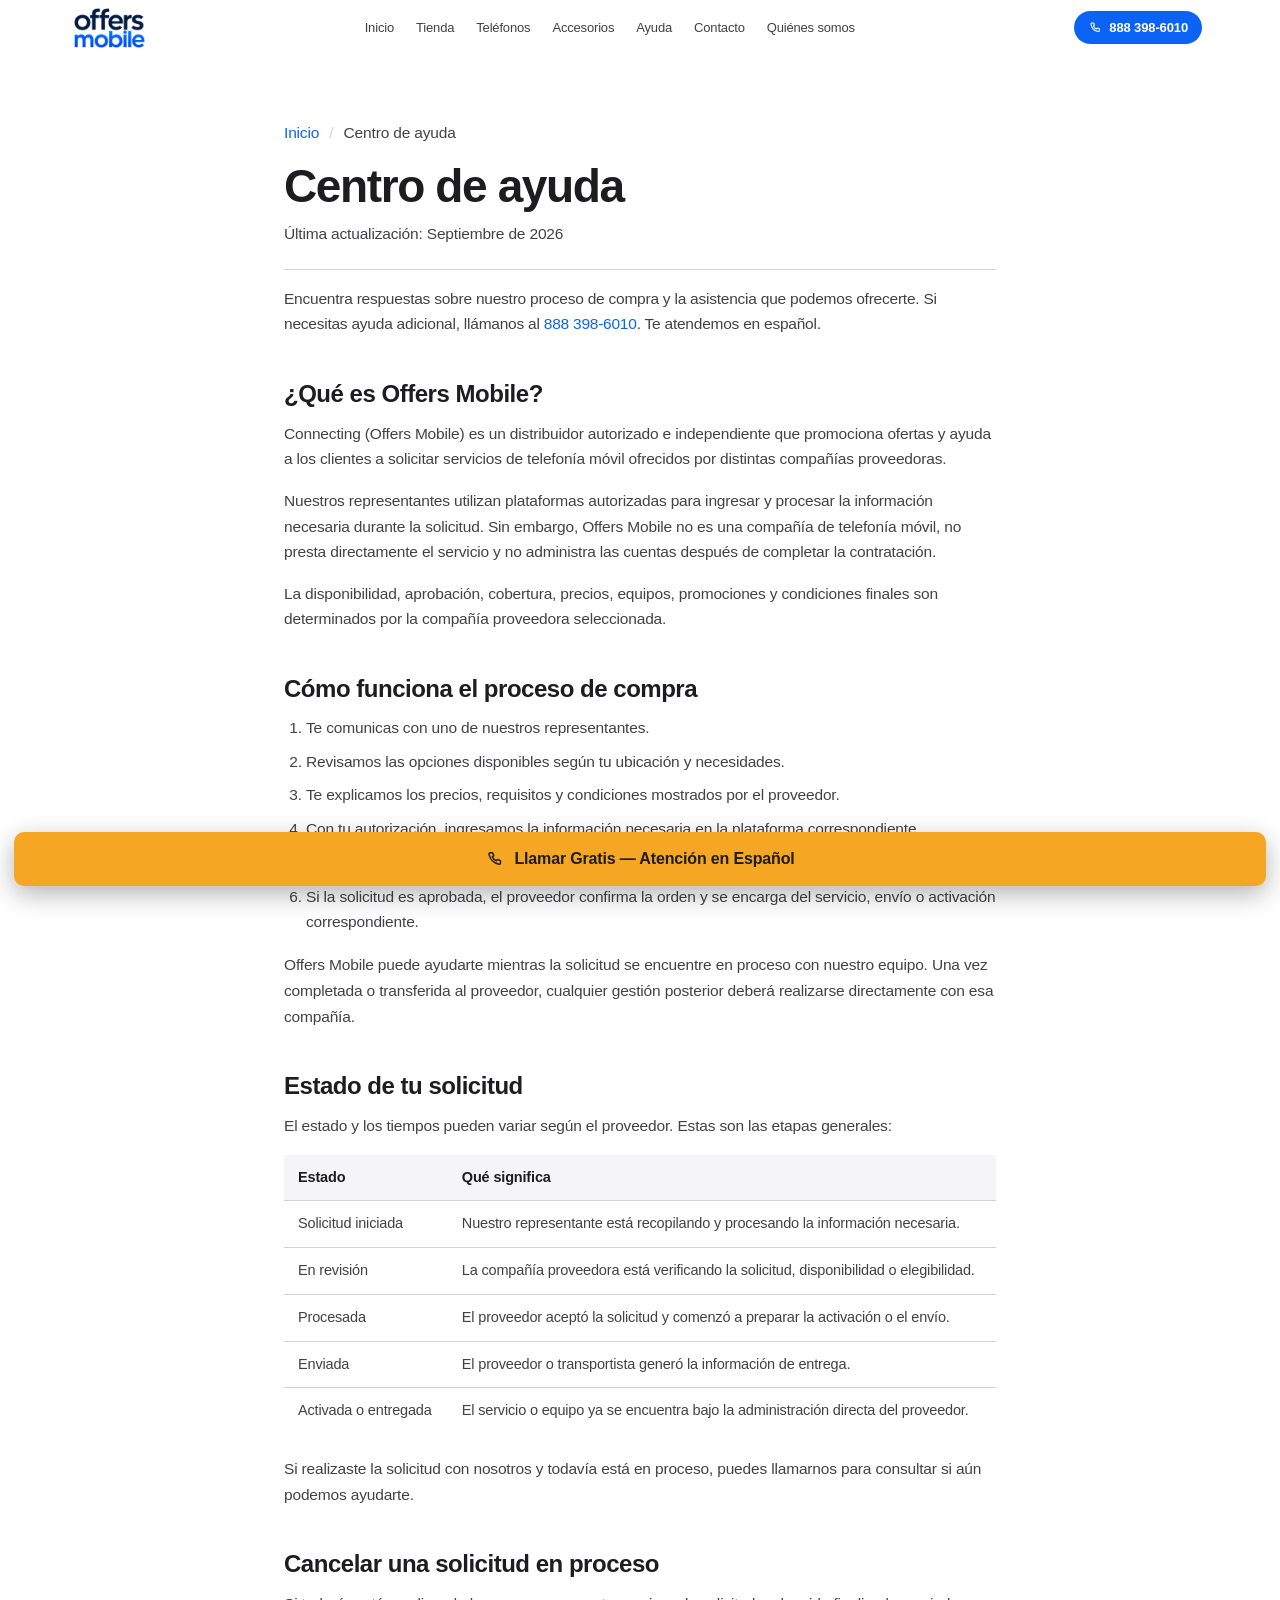
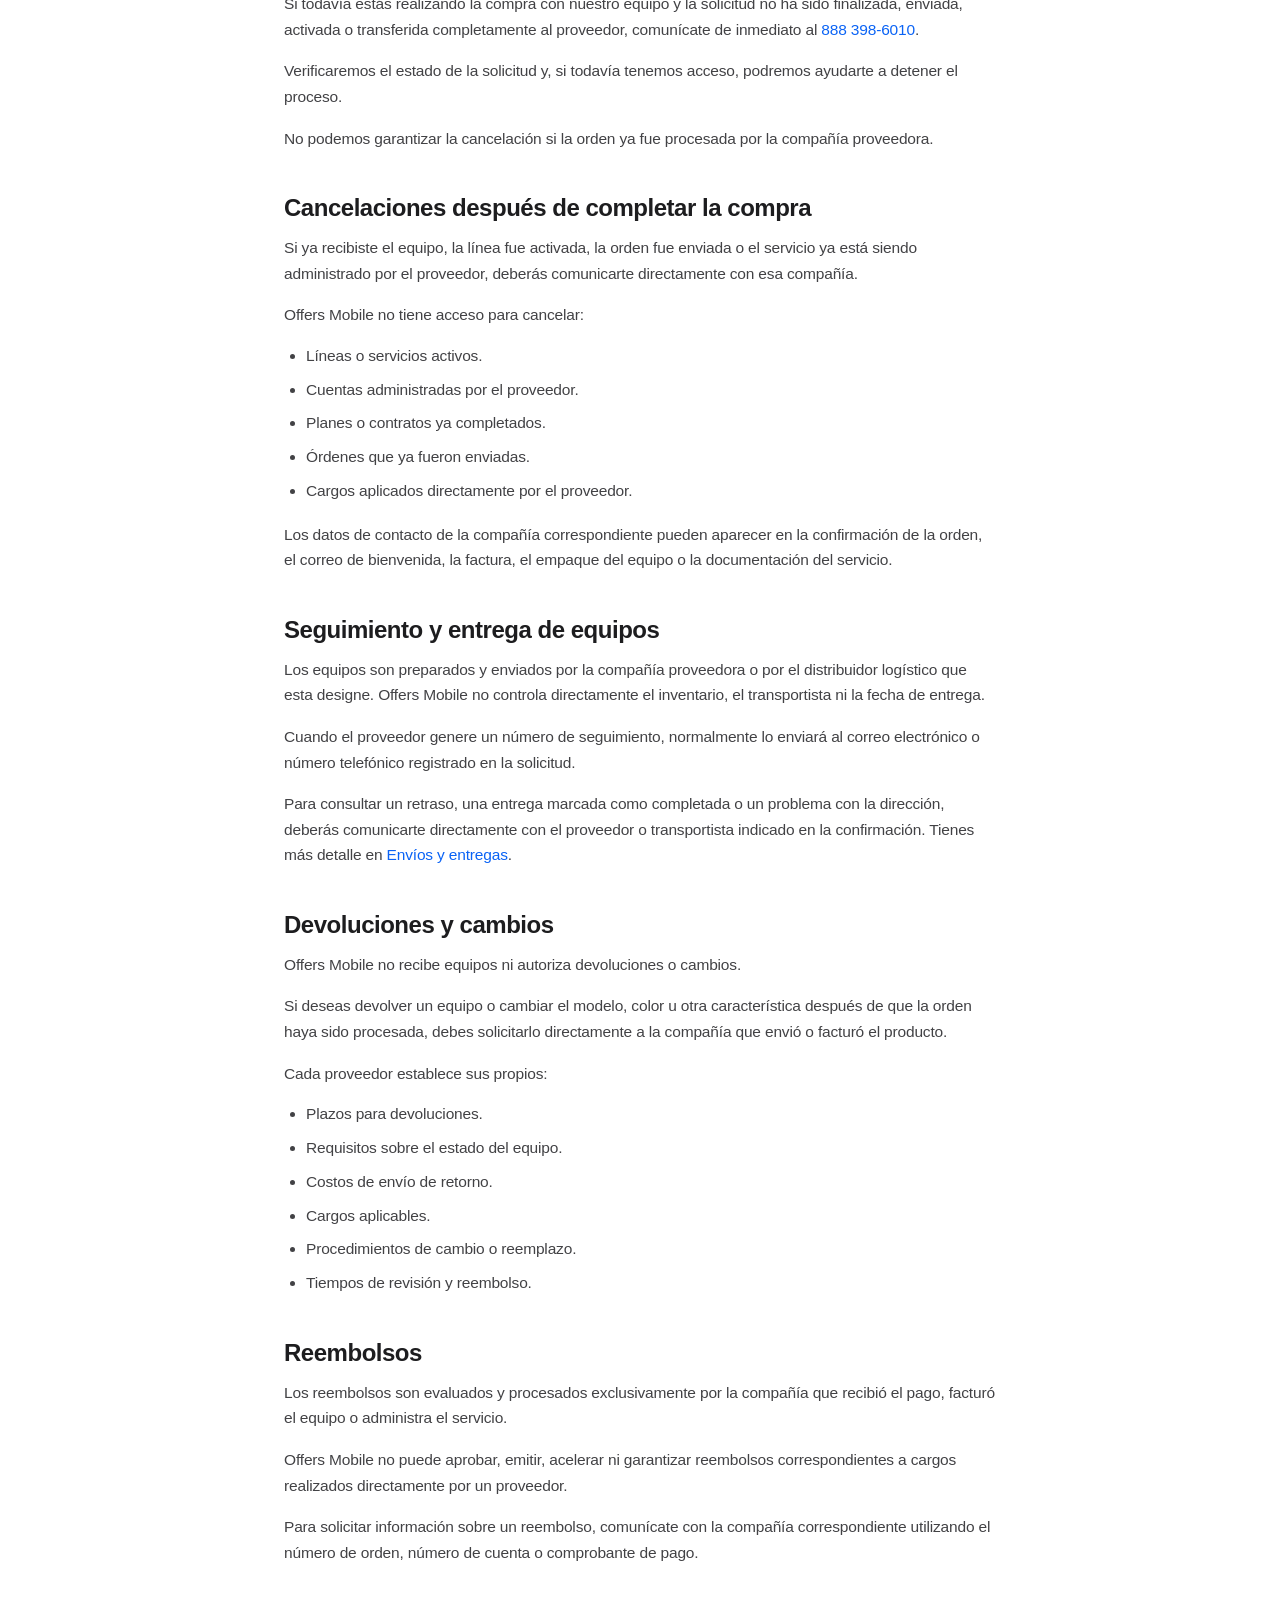
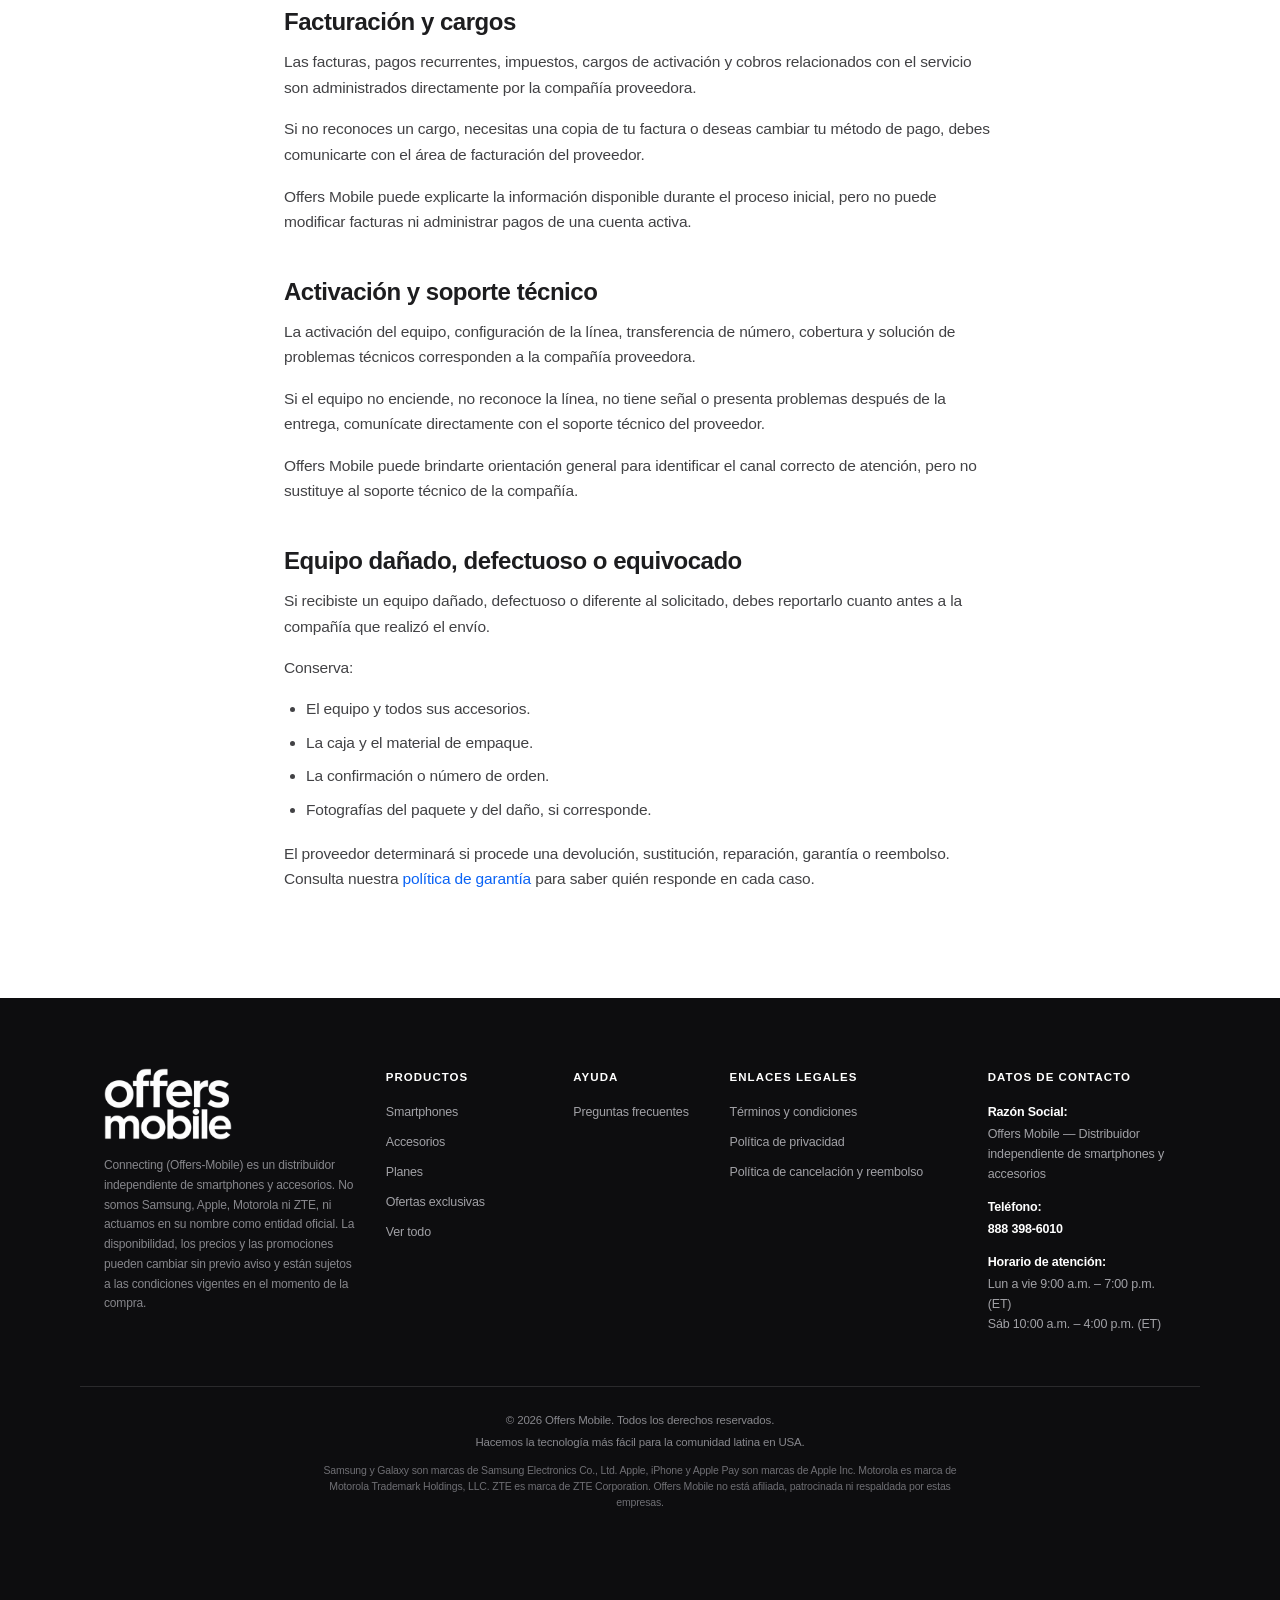
==== commit 071d5b70: "Rehace el pie y alinea el sitio con el modelo de intermediario El pie pasa a fondo oscuro con column" ====
--- a/ayuda.html
+++ b/ayuda.html
@@ -4,7 +4,7 @@
 <meta charset="UTF-8">
 <meta name="viewport" content="width=device-width, initial-scale=1">
 <title>Centro de ayuda &mdash; Offers Mobile</title>
-<meta name="description" content="M&eacute;todos de pago, rastreo de pedidos, estado de orden y soporte t&eacute;cnico de Offers Mobile.">
+<meta name="description" content="C&oacute;mo funciona el proceso de compra en Offers Mobile, estado de tu solicitud, cancelaciones, entregas, reembolsos y soporte t&eacute;cnico.">
 <link rel="canonical" href="https://offers-mobile.com/ayuda.html">
 
 <!-- Open Graph (Facebook, WhatsApp, LinkedIn) -->
@@ -13,7 +13,7 @@
 <meta property="og:locale" content="es_US">
 <meta property="og:url" content="https://offers-mobile.com/ayuda.html">
 <meta property="og:title" content="Centro de ayuda &mdash; Offers Mobile">
-<meta property="og:description" content="M&eacute;todos de pago, rastreo de pedidos, estado de orden y soporte t&eacute;cnico de Offers Mobile.">
+<meta property="og:description" content="C&oacute;mo funciona el proceso de compra en Offers Mobile, estado de tu solicitud, cancelaciones, entregas, reembolsos y soporte t&eacute;cnico.">
 <meta property="og:image" content="https://offers-mobile.com/images/og-image.jpg">
 <meta property="og:image:width" content="1200">
 <meta property="og:image:height" content="630">
@@ -22,7 +22,7 @@
 <!-- X / Twitter -->
 <meta name="twitter:card" content="summary_large_image">
 <meta name="twitter:title" content="Centro de ayuda &mdash; Offers Mobile">
-<meta name="twitter:description" content="M&eacute;todos de pago, rastreo de pedidos, estado de orden y soporte t&eacute;cnico de Offers Mobile.">
+<meta name="twitter:description" content="C&oacute;mo funciona el proceso de compra en Offers Mobile, estado de tu solicitud, cancelaciones, entregas, reembolsos y soporte t&eacute;cnico.">
 <meta name="twitter:image" content="https://offers-mobile.com/images/og-image.jpg">
 
 <meta name="theme-color" content="#ffffff">
@@ -60,95 +60,185 @@
   <div class="wrap wrap--doc">
     <p class="doc__crumb"><a href="index.html">Inicio</a> <span>/</span> Centro de ayuda</p>
     <h1 class="doc__title">Centro de ayuda</h1>
-    <p class="doc__meta">&Uacute;ltima actualizaci&oacute;n: 12 de agosto de 2026</p>
-    
-    <p class="doc__lead">Las respuestas que m&aacute;s nos piden. Si no encuentras la tuya,
-    <a href="contacto.html">escr&iacute;benos</a> y te contestamos en espa&ntilde;ol.</p>
-
-    <h2 id="metodos-de-pago">M&eacute;todos de pago</h2>
-    <p>Aceptamos Visa, Mastercard, American Express, PayPal y Apple&nbsp;Pay. El cobro se procesa
-    en d&oacute;lares estadounidenses a trav&eacute;s de una pasarela certificada PCI&nbsp;DSS: nosotros nunca vemos
-    ni guardamos el n&uacute;mero completo de tu tarjeta.</p>
-    <ul>
-      <li>El cargo aparece en tu estado de cuenta como <strong>Offers Mobile</strong>.</li>
-      <li>Si tu banco rechaza el pago, suele ser por la verificaci&oacute;n de direcci&oacute;n: revisa que la direcci&oacute;n
-          de facturaci&oacute;n sea id&eacute;ntica a la de tu tarjeta.</li>
-      <li>No cobramos recargo por pagar con tarjeta.</li>
-    </ul>
-
-    <h2 id="rastrear">Rastrea tu pedido</h2>
-    <p>Cuando despachamos tu compra te llega un correo con el n&uacute;mero de rastreo y el enlace del transportista.
-    Ese n&uacute;mero puede tardar hasta 24 horas en mostrar movimiento; es normal y no significa que el paquete
-    est&eacute; detenido. Si no ves el correo, revisa la carpeta de spam o escr&iacute;benos con tu n&uacute;mero de orden.</p>
-
-    <h2 id="estado">Estado de orden</h2>
+    <p class="doc__meta">&Uacute;ltima actualizaci&oacute;n: Septiembre de 2026</p>
+
+    <p class="doc__lead">Encuentra respuestas sobre nuestro proceso de compra y la asistencia que podemos
+    ofrecerte. Si necesitas ayuda adicional, ll&aacute;manos al <a href="tel:+18883986010">888 398-6010</a>.
+    Te atendemos en espa&ntilde;ol.</p>
+
+    <h2>&iquest;Qu&eacute; es Offers Mobile?</h2>
+    <p>Connecting (Offers Mobile) es un distribuidor autorizado e independiente que promociona ofertas y ayuda a los
+    clientes a solicitar servicios de telefon&iacute;a m&oacute;vil ofrecidos por distintas compa&ntilde;&iacute;as proveedoras.</p>
+    <p>Nuestros representantes utilizan plataformas autorizadas para ingresar y procesar la informaci&oacute;n
+    necesaria durante la solicitud. Sin embargo, Offers Mobile no es una compa&ntilde;&iacute;a de telefon&iacute;a m&oacute;vil, no
+    presta directamente el servicio y no administra las cuentas despu&eacute;s de completar la contrataci&oacute;n.</p>
+    <p>La disponibilidad, aprobaci&oacute;n, cobertura, precios, equipos, promociones y condiciones finales son
+    determinados por la compa&ntilde;&iacute;a proveedora seleccionada.</p>
+
+    <h2 id="como-funciona">C&oacute;mo funciona el proceso de compra</h2>
+    <ol>
+      <li>Te comunicas con uno de nuestros representantes.</li>
+      <li>Revisamos las opciones disponibles seg&uacute;n tu ubicaci&oacute;n y necesidades.</li>
+      <li>Te explicamos los precios, requisitos y condiciones mostrados por el proveedor.</li>
+      <li>Con tu autorizaci&oacute;n, ingresamos la informaci&oacute;n necesaria en la plataforma correspondiente.</li>
+      <li>La compa&ntilde;&iacute;a proveedora revisa y procesa la solicitud.</li>
+      <li>Si la solicitud es aprobada, el proveedor confirma la orden y se encarga del servicio, env&iacute;o o
+          activaci&oacute;n correspondiente.</li>
+    </ol>
+    <p>Offers Mobile puede ayudarte mientras la solicitud se encuentre en proceso con nuestro equipo. Una vez
+    completada o transferida al proveedor, cualquier gesti&oacute;n posterior deber&aacute; realizarse directamente con
+    esa compa&ntilde;&iacute;a.</p>
+
+    <h2 id="estado">Estado de tu solicitud</h2>
+    <p>El estado y los tiempos pueden variar seg&uacute;n el proveedor. Estas son las etapas generales:</p>
     <table class="doc__table">
       <thead><tr><th>Estado</th><th>Qu&eacute; significa</th></tr></thead>
       <tbody>
-        <tr><td>Recibido</td><td>Tu pedido entr&oacute; y estamos confirmando el pago.</td></tr>
-        <tr><td>En preparaci&oacute;n</td><td>Pago confirmado; estamos empacando. A&uacute;n se puede corregir la direcci&oacute;n.</td></tr>
-        <tr><td>Despachado</td><td>Ya va en camino y tienes n&uacute;mero de rastreo.</td></tr>
-        <tr><td>Entregado</td><td>El transportista lo marc&oacute; como entregado. Aqu&iacute; arrancan tus 30 d&iacute;as de devoluci&oacute;n.</td></tr>
+        <tr><td>Solicitud iniciada</td><td>Nuestro representante est&aacute; recopilando y procesando la informaci&oacute;n necesaria.</td></tr>
+        <tr><td>En revisi&oacute;n</td><td>La compa&ntilde;&iacute;a proveedora est&aacute; verificando la solicitud, disponibilidad o elegibilidad.</td></tr>
+        <tr><td>Procesada</td><td>El proveedor acept&oacute; la solicitud y comenz&oacute; a preparar la activaci&oacute;n o el env&iacute;o.</td></tr>
+        <tr><td>Enviada</td><td>El proveedor o transportista gener&oacute; la informaci&oacute;n de entrega.</td></tr>
+        <tr><td>Activada o entregada</td><td>El servicio o equipo ya se encuentra bajo la administraci&oacute;n directa del proveedor.</td></tr>
       </tbody>
     </table>
-
-    <h2 id="soporte-tecnico">Soporte t&eacute;cnico</h2>
-    <p>Te ayudamos a configurar tu equipo nuevo sin costo: pasar los datos del tel&eacute;fono viejo, configurar
-    la cuenta, activar la l&iacute;nea y dejar los aud&iacute;fonos emparejados. Si tu equipo presenta una falla,
-    revisa la <a href="garantia.html">pol&iacute;tica de garant&iacute;a</a>.</p>
+    <p>Si realizaste la solicitud con nosotros y todav&iacute;a est&aacute; en proceso, puedes llamarnos para consultar
+    si a&uacute;n podemos ayudarte.</p>
+
+    <h2>Cancelar una solicitud en proceso</h2>
+    <p>Si todav&iacute;a est&aacute;s realizando la compra con nuestro equipo y la solicitud no ha sido finalizada, enviada,
+    activada o transferida completamente al proveedor, comun&iacute;cate de inmediato al
+    <a href="tel:+18883986010">888 398-6010</a>.</p>
+    <p>Verificaremos el estado de la solicitud y, si todav&iacute;a tenemos acceso, podremos ayudarte a detener el proceso.</p>
+    <p>No podemos garantizar la cancelaci&oacute;n si la orden ya fue procesada por la compa&ntilde;&iacute;a proveedora.</p>
+
+    <h2>Cancelaciones despu&eacute;s de completar la compra</h2>
+    <p>Si ya recibiste el equipo, la l&iacute;nea fue activada, la orden fue enviada o el servicio ya est&aacute; siendo
+    administrado por el proveedor, deber&aacute;s comunicarte directamente con esa compa&ntilde;&iacute;a.</p>
+    <p>Offers Mobile no tiene acceso para cancelar:</p>
     <ul>
-      <li><strong>El equipo no enciende:</strong> conecta el cargador original 30 minutos y mant&eacute;n presionado
-          el bot&oacute;n de encendido 15 segundos antes de reportarlo.</li>
-      <li><strong>No reconoce la SIM:</strong> confirma con tu operador que el equipo est&eacute; dado de alta;
-          los equipos que vendemos son desbloqueados de f&aacute;brica.</li>
-      <li><strong>Bater&iacute;a que dura poco:</strong> revisa el uso por aplicaci&oacute;n en Ajustes antes de abrir un caso.</li>
+      <li>L&iacute;neas o servicios activos.</li>
+      <li>Cuentas administradas por el proveedor.</li>
+      <li>Planes o contratos ya completados.</li>
+      <li>&Oacute;rdenes que ya fueron enviadas.</li>
+      <li>Cargos aplicados directamente por el proveedor.</li>
     </ul>
-
-    <h2>Preguntas frecuentes</h2>
-    <p><strong>&iquest;Los equipos son nuevos?</strong> S&iacute;, sellados de f&aacute;brica y desbloqueados para cualquier operador,
-    salvo que la ficha del producto diga expresamente lo contrario.</p>
-    <p><strong>&iquest;Puedo comprar si no tengo cr&eacute;dito en Estados Unidos?</strong> S&iacute;, con tarjeta de d&eacute;bito o PayPal.</p>
-    <p><strong>&iquest;Env&iacute;an fuera de Estados Unidos?</strong> Todav&iacute;a no.</p>
-    <p><strong>&iquest;Dan factura?</strong> S&iacute;, llega por correo al confirmar la compra y puedes pedir una copia cuando la necesites.</p>
-    
+    <p>Los datos de contacto de la compa&ntilde;&iacute;a correspondiente pueden aparecer en la confirmaci&oacute;n de la orden,
+    el correo de bienvenida, la factura, el empaque del equipo o la documentaci&oacute;n del servicio.</p>
+
+    <h2 id="rastrear">Seguimiento y entrega de equipos</h2>
+    <p>Los equipos son preparados y enviados por la compa&ntilde;&iacute;a proveedora o por el distribuidor log&iacute;stico que
+    esta designe. Offers Mobile no controla directamente el inventario, el transportista ni la fecha de entrega.</p>
+    <p>Cuando el proveedor genere un n&uacute;mero de seguimiento, normalmente lo enviar&aacute; al correo electr&oacute;nico o
+    n&uacute;mero telef&oacute;nico registrado en la solicitud.</p>
+    <p>Para consultar un retraso, una entrega marcada como completada o un problema con la direcci&oacute;n, deber&aacute;s
+    comunicarte directamente con el proveedor o transportista indicado en la confirmaci&oacute;n. Tienes m&aacute;s
+    detalle en <a href="envios.html">Env&iacute;os y entregas</a>.</p>
+
+    <h2>Devoluciones y cambios</h2>
+    <p>Offers Mobile no recibe equipos ni autoriza devoluciones o cambios.</p>
+    <p>Si deseas devolver un equipo o cambiar el modelo, color u otra caracter&iacute;stica despu&eacute;s de que la orden
+    haya sido procesada, debes solicitarlo directamente a la compa&ntilde;&iacute;a que envi&oacute; o factur&oacute; el producto.</p>
+    <p>Cada proveedor establece sus propios:</p>
+    <ul>
+      <li>Plazos para devoluciones.</li>
+      <li>Requisitos sobre el estado del equipo.</li>
+      <li>Costos de env&iacute;o de retorno.</li>
+      <li>Cargos aplicables.</li>
+      <li>Procedimientos de cambio o reemplazo.</li>
+      <li>Tiempos de revisi&oacute;n y reembolso.</li>
+    </ul>
+
+    <h2>Reembolsos</h2>
+    <p>Los reembolsos son evaluados y procesados exclusivamente por la compa&ntilde;&iacute;a que recibi&oacute; el pago, factur&oacute;
+    el equipo o administra el servicio.</p>
+    <p>Offers Mobile no puede aprobar, emitir, acelerar ni garantizar reembolsos correspondientes a cargos
+    realizados directamente por un proveedor.</p>
+    <p>Para solicitar informaci&oacute;n sobre un reembolso, comun&iacute;cate con la compa&ntilde;&iacute;a correspondiente utilizando el
+    n&uacute;mero de orden, n&uacute;mero de cuenta o comprobante de pago.</p>
+
+    <h2 id="facturacion">Facturaci&oacute;n y cargos</h2>
+    <p>Las facturas, pagos recurrentes, impuestos, cargos de activaci&oacute;n y cobros relacionados con el servicio
+    son administrados directamente por la compa&ntilde;&iacute;a proveedora.</p>
+    <p>Si no reconoces un cargo, necesitas una copia de tu factura o deseas cambiar tu m&eacute;todo de pago, debes
+    comunicarte con el &aacute;rea de facturaci&oacute;n del proveedor.</p>
+    <p>Offers Mobile puede explicarte la informaci&oacute;n disponible durante el proceso inicial, pero no puede
+    modificar facturas ni administrar pagos de una cuenta activa.</p>
+
+    <h2 id="soporte-tecnico">Activaci&oacute;n y soporte t&eacute;cnico</h2>
+    <p>La activaci&oacute;n del equipo, configuraci&oacute;n de la l&iacute;nea, transferencia de n&uacute;mero, cobertura y soluci&oacute;n de
+    problemas t&eacute;cnicos corresponden a la compa&ntilde;&iacute;a proveedora.</p>
+    <p>Si el equipo no enciende, no reconoce la l&iacute;nea, no tiene se&ntilde;al o presenta problemas despu&eacute;s de la
+    entrega, comun&iacute;cate directamente con el soporte t&eacute;cnico del proveedor.</p>
+    <p>Offers Mobile puede brindarte orientaci&oacute;n general para identificar el canal correcto de atenci&oacute;n, pero
+    no sustituye al soporte t&eacute;cnico de la compa&ntilde;&iacute;a.</p>
+
+    <h2>Equipo da&ntilde;ado, defectuoso o equivocado</h2>
+    <p>Si recibiste un equipo da&ntilde;ado, defectuoso o diferente al solicitado, debes reportarlo cuanto antes a
+    la compa&ntilde;&iacute;a que realiz&oacute; el env&iacute;o.</p>
+    <p>Conserva:</p>
+    <ul>
+      <li>El equipo y todos sus accesorios.</li>
+      <li>La caja y el material de empaque.</li>
+      <li>La confirmaci&oacute;n o n&uacute;mero de orden.</li>
+      <li>Fotograf&iacute;as del paquete y del da&ntilde;o, si corresponde.</li>
+    </ul>
+    <p>El proveedor determinar&aacute; si procede una devoluci&oacute;n, sustituci&oacute;n, reparaci&oacute;n, garant&iacute;a o reembolso.
+    Consulta nuestra <a href="garantia.html">pol&iacute;tica de garant&iacute;a</a> para saber qui&eacute;n responde en cada caso.</p>
+
   </div>
 </main>
 
 <footer class="footer">
   <div class="wrap footer__grid">
+    <div class="footer__col footer__brand">
+      <a href="index.html" class="footer__logo" aria-label="Offers Mobile inicio">
+        <img src="images/logo.webp?v=2" alt="Offers Mobile" width="356" height="200">
+      </a>
+      <p class="footer__about">Connecting (Offers-Mobile) es un distribuidor independiente de smartphones
+      y accesorios. No somos Samsung, Apple, Motorola ni ZTE, ni actuamos en su nombre como
+      entidad oficial. La disponibilidad, los precios y las promociones pueden cambiar sin
+      previo aviso y est&aacute;n sujetos a las condiciones vigentes en el momento de la compra.</p>
+    </div>
+
     <div class="footer__col">
       <h5>Productos</h5>
       <a href="index.html#telefonos">Smartphones</a>
-      <a href="index.html#accesorios">Aud&iacute;fonos</a>
-      <a href="index.html#accesorios">Cargadores</a>
-      <a href="index.html#accesorios">Fundas</a>
       <a href="index.html#accesorios">Accesorios</a>
+      <a href="index.html#planes">Planes</a>
       <a href="index.html#ofertas">Ofertas exclusivas</a>
       <a href="index.html#tienda">Ver todo</a>
     </div>
-    <div class="footer__col">
-      <h5>Informaci&oacute;n</h5>
-      <a href="quienes-somos.html">Qui&eacute;nes somos</a>
-      <a href="envios.html">Env&iacute;os y entregas</a>
-      <a href="garantia.html">Pol&iacute;tica de garant&iacute;a</a>
-      <a href="devoluciones.html">Devoluciones</a>
-      <a href="terminos.html">T&eacute;rminos y condiciones</a>
-      <a href="privacidad.html">Aviso de privacidad</a>
-    </div>
+
     <div class="footer__col">
       <h5>Ayuda</h5>
-      <a href="ayuda.html">Centro de ayuda</a>
-      <a href="ayuda.html#metodos-de-pago">M&eacute;todos de pago</a>
-      <a href="ayuda.html#rastrear">Rastrea tu pedido</a>
-      <a href="ayuda.html#estado">Estado de orden</a>
-      <a href="ayuda.html#soporte-tecnico">Soporte t&eacute;cnico</a>
-    </div>
+      <a href="ayuda.html">Preguntas frecuentes</a>
+    </div>
+
     <div class="footer__col">
-      <h5>Soporte</h5>
-      <a href="contacto.html">Cont&aacute;ctanos</a>
-      <a href="tel:+18883986010" class="footer__tel">Llama al 888 398-6010</a>
-      <a href="contacto.html#horario">Horario de atenci&oacute;n</a>
-      <a href="ayuda.html#soporte-tecnico">Soporte t&eacute;cnico</a>
+      <h5>Enlaces legales</h5>
+      <a href="terminos.html">T&eacute;rminos y condiciones</a>
+      <a href="privacidad.html">Pol&iacute;tica de privacidad</a>
+      <a href="devoluciones.html">Pol&iacute;tica de cancelaci&oacute;n y reembolso</a>
+    </div>
+
+    <div class="footer__col footer__col--data">
+      <h5>Datos de contacto</h5>
+      <dl class="footer__data">
+        <div>
+          <dt>Raz&oacute;n Social:</dt>
+          <dd>Offers Mobile &mdash; Distribuidor independiente de smartphones y accesorios</dd>
+        </div>
+        <!-- Direcci&oacute;n Comercial y Correo: pendientes de que nos pasen los datos reales -->
+        <div>
+          <dt>Tel&eacute;fono:</dt>
+          <dd><a href="tel:+18883986010" class="footer__tel">888 398-6010</a></dd>
+        </div>
+        <div>
+          <dt>Horario de atenci&oacute;n:</dt>
+          <dd>Lun a vie 9:00 a.m. &ndash; 7:00 p.m. (ET)<br>
+          S&aacute;b 10:00 a.m. &ndash; 4:00 p.m. (ET)</dd>
+        </div>
+      </dl>
     </div>
   </div>
 
@@ -156,9 +246,10 @@
     <div class="footer__legal">
       <p>&copy; 2026 Offers Mobile. Todos los derechos reservados.</p>
       <p>Hacemos la tecnolog&iacute;a m&aacute;s f&aacute;cil para la comunidad latina en USA.</p>
-      <p class="footer__tm">Samsung y Galaxy son marcas de Samsung Electronics Co., Ltd. Apple, iPhone y Apple&nbsp;Pay son marcas
-      de Apple Inc. Motorola es marca de Motorola Trademark Holdings, LLC. ZTE es marca de ZTE Corporation.
-      Offers Mobile es un distribuidor independiente y no est&aacute; afiliado, patrocinado ni respaldado por estas empresas.</p>
+      <p class="footer__tm">Samsung y Galaxy son marcas de Samsung Electronics Co., Ltd. Apple, iPhone
+      y Apple&nbsp;Pay son marcas de Apple Inc. Motorola es marca de Motorola Trademark Holdings, LLC.
+      ZTE es marca de ZTE Corporation. Offers Mobile no est&aacute; afiliada, patrocinada ni respaldada
+      por estas empresas.</p>
     </div>
   </div>
 </footer>
@@ -166,7 +257,7 @@
 <!-- ============ BOTÓN FLOTANTE DE LLAMADA ============ -->
 <a href="tel:+18883986010" class="call-fab" data-cta="flotante">
   <svg viewBox="0 0 24 24" aria-hidden="true"><path d="M6.6 3.5h3l1.5 3.7-1.9 1.4a12 12 0 0 0 5.2 5.2l1.4-1.9 3.7 1.5v3a1.6 1.6 0 0 1-1.8 1.6A15.6 15.6 0 0 1 5 5.3 1.6 1.6 0 0 1 6.6 3.5z"/></svg>
-  <span>&iexcl;Llama ya!</span>
+  <span>Llamar Gratis &mdash; Atenci&oacute;n en Espa&ntilde;ol</span>
 </a>
 
 <script src="js/main.js"></script>
--- a/css/styles.css
+++ b/css/styles.css
@@ -452,56 +452,91 @@
    AYUDA
    ========================================================= */
 .help{text-align:center;}
-.search{
-  position:relative;max-width:520px;margin:6px auto 26px;
-  display:flex;align-items:center;
-}
-.search svg{
-  position:absolute;left:18px;width:17px;height:17px;
-  fill:none;stroke:var(--muted);stroke-width:1.6;stroke-linecap:round;
-}
-.search input{
-  width:100%;padding:13px 20px 13px 46px;
-  border:1px solid var(--line);border-radius:999px;
-  background:#fff;font-size:14px;color:var(--ink);
-  outline:none;
-  transition:border-color .25s var(--ease),box-shadow .25s var(--ease);
-}
-.search input::placeholder{color:#9b9ba0;}
-.search input:focus{border-color:var(--blue);box-shadow:0 0 0 4px rgba(10,99,245,.12);}
-
-.chips{display:flex;justify-content:center;flex-wrap:wrap;gap:10px;}
-.chips a{
-  padding:8px 18px;border-radius:999px;
-  border:1px solid var(--line);
-  font-size:13px;color:var(--ink-soft);
-  transition:background .25s var(--ease),border-color .25s var(--ease),transform .25s var(--ease);
-}
-.chips a:hover{background:var(--bg-alt);border-color:#b9b9c0;transform:translateY(-2px);}
+/* acordeon: ocho preguntas abiertas de golpe serian un muro, y <details>
+   da el plegado sin JS y con teclado ya resuelto */
+.faq{max-width:720px;margin:26px auto 0;text-align:left;border-top:1px solid var(--line);}
+.faq__item{border-bottom:1px solid var(--line);}
+.faq__item summary{
+  display:flex;align-items:flex-start;justify-content:space-between;gap:18px;
+  padding:17px 2px;
+  font-size:16px;font-weight:600;color:var(--ink);letter-spacing:-.015em;
+  cursor:pointer;list-style:none;
+  transition:color .2s var(--ease);
+}
+.faq__item summary:hover{color:var(--blue);}
+/* Safari y Firefox pintan su propio triangulo si no se les quita */
+.faq__item summary::-webkit-details-marker{display:none;}
+.faq__item summary::marker{content:"";}
+/* chevron hecho con dos bordes: gira al abrir */
+.faq__item summary::after{
+  content:"";flex:0 0 auto;width:9px;height:9px;margin-top:6px;
+  border-right:1.7px solid var(--muted);border-bottom:1.7px solid var(--muted);
+  transform:rotate(45deg);
+  transition:transform .3s var(--ease);
+}
+.faq__item[open] summary::after{transform:rotate(-135deg);margin-top:9px;}
+.faq__a{padding:0 34px 19px 2px;}
+.faq__a p{margin:0;font-size:15px;line-height:1.65;color:var(--ink-soft);}
+
+.faq__more{
+  max-width:720px;margin:36px auto 0;padding:24px;
+  background:var(--bg-alt);border-radius:var(--radius);
+}
+.faq__more h3{margin:0 0 6px;font-size:17px;font-weight:600;letter-spacing:-.015em;}
+.faq__more p{margin:0;font-size:15px;line-height:1.65;color:var(--ink-soft);}
+.faq__more a{color:var(--blue);font-weight:600;}
+.faq__more a:hover{text-decoration:underline;}
+
+.faq__note{
+  max-width:720px;margin:20px auto 0;
+  font-size:11.5px;line-height:1.6;color:var(--muted);
+}
 
 /* =========================================================
    FOOTER
    ========================================================= */
-/* el hueco de abajo deja sitio al botón flotante, que si no taparía
+/* pie oscuro: cierra la página y despega el bloque legal del contenido.
+   el hueco de abajo deja sitio a la barra flotante, que si no taparía
    las últimas líneas del pie */
-.footer{background:var(--bg-alt);padding:clamp(44px,5vw,66px) 0 104px;font-size:12px;}
+.footer{
+  background:#0d0d0f;color:#a1a1a6;
+  padding:clamp(48px,5.5vw,72px) 0 108px;
+  font-size:12.5px;line-height:1.6;
+}
 .footer__grid{
-  display:grid;grid-template-columns:repeat(4,1fr);
-  gap:clamp(18px,2.6vw,34px);
-}
-.footer__col{display:flex;flex-direction:column;gap:9px;}
-.footer__col h5{margin:0 0 4px;font-size:12px;font-weight:600;color:var(--ink);}
-.footer__col a{color:var(--muted);transition:color .2s var(--ease);}
-.footer__col a:hover{color:var(--ink);text-decoration:underline;}
-.footer__tel{color:var(--ink) !important;font-weight:600;}
-.footer__tel:hover{color:var(--blue) !important;}
+  display:grid;grid-template-columns:1.6fr 1fr .8fr 1.45fr 1.2fr;
+  gap:clamp(20px,2.4vw,34px);
+}
+.footer__col{display:flex;flex-direction:column;gap:10px;}
+.footer__col h5{
+  margin:0 0 6px;font-size:11.5px;font-weight:700;color:#fff;
+  text-transform:uppercase;letter-spacing:.09em;
+}
+.footer__col a{color:#a1a1a6;transition:color .2s var(--ease);}
+.footer__col a:hover{color:#fff;}
+.footer__tel{color:#fff !important;font-weight:600;}
+.footer__tel:hover{color:var(--blue-soft) !important;}
+
+/* columna de marca */
+.footer__brand{gap:16px;}
+/* el logo es azul marino sobre fondo transparente: en negro no se leería,
+   así que aquí lo pasamos a blanco sólido */
+.footer__logo img{width:128px;filter:brightness(0) invert(1);}
+.footer__about{margin:0;color:#86868b;font-size:12px;line-height:1.65;max-width:300px;}
+
+/* datos de contacto: etiqueta en blanco, valor en gris */
+.footer__data{display:grid;gap:13px;margin:0;}
+.footer__data dt{margin:0;font-weight:700;color:#fff;}
+.footer__data dd{margin:2px 0 0;color:#a1a1a6;}
+.footer__data dd a{color:#a1a1a6;}
+.footer__data dd a:hover{color:#fff;}
 
 .footer__bottom{
-  margin-top:clamp(32px,4vw,52px);padding-top:22px;
-  border-top:1px solid var(--line);
-  display:flex;justify-content:space-between;align-items:center;gap:22px;flex-wrap:wrap;
-}
-.footer__legal p{margin:0 0 4px;color:var(--muted);font-size:11.5px;}
+  margin-top:clamp(34px,4vw,54px);padding-top:24px;
+  border-top:1px solid rgba(255,255,255,.12);
+  text-align:center;
+}
+.footer__legal p{margin:0 0 4px;color:#86868b;font-size:11.5px;}
 
 /* =========================================================
    PÁGINAS DE TEXTO (legales, ayuda, contacto)
@@ -583,7 +618,7 @@
 .doc__card p{font-size:14px;margin-bottom:14px;}
 .doc__card .btn{padding:10px 20px;font-size:13.5px;width:100%;}
 
-.footer__tm{font-size:10.5px;line-height:1.5;color:#86868b;max-width:62ch;margin-top:10px;}
+.footer__legal .footer__tm{font-size:10.5px;line-height:1.5;color:#6e6e73;max-width:660px;margin:12px auto 0;}
 
 @media (max-width:720px){
   .doc__cards{grid-template-columns:1fr;}
@@ -596,32 +631,32 @@
    ========================================================= */
 .call-fab{
   position:fixed;z-index:90;
-  left:50%;bottom:20px;
+  left:14px;right:14px;bottom:14px;
   /* en iPhone, el indicador de inicio se come la franja de abajo */
-  bottom:calc(20px + env(safe-area-inset-bottom));
-  transform:translateX(-50%);
-  display:inline-flex;align-items:center;gap:9px;
-  padding:14px 28px;
-  border-radius:999px;
-  background:var(--blue);color:#fff;
-  font-size:16px;font-weight:600;letter-spacing:-.01em;white-space:nowrap;
-  box-shadow:0 8px 26px rgba(10,99,245,.4);
+  bottom:calc(14px + env(safe-area-inset-bottom));
+  display:flex;align-items:center;justify-content:center;gap:10px;
+  padding:15px 22px;
+  border-radius:10px;
+  background:#f5a623;color:#1d1d1f;
+  font-size:16px;font-weight:700;letter-spacing:-.01em;text-align:center;
+  box-shadow:0 8px 26px rgba(0,0,0,.3);
   transition:background .25s var(--ease),transform .25s var(--ease),box-shadow .25s var(--ease);
 }
-/* el translateX se repite en cada estado: si no, el botón se descentra al pasar el ratón */
 .call-fab:hover{
-  background:#0955d4;
-  transform:translateX(-50%) translateY(-2px);
-  box-shadow:0 12px 32px rgba(10,99,245,.48);
-}
-.call-fab:active{transform:translateX(-50%) translateY(0);}
+  background:#ffb52e;
+  transform:translateY(-2px);
+  box-shadow:0 12px 32px rgba(0,0,0,.36);
+}
+.call-fab:active{transform:translateY(0);}
 .call-fab svg{
-  width:18px;height:18px;flex:0 0 auto;
-  fill:none;stroke:currentColor;stroke-width:1.8;stroke-linecap:round;stroke-linejoin:round;
+  width:19px;height:19px;flex:0 0 auto;
+  fill:none;stroke:currentColor;stroke-width:1.9;stroke-linecap:round;stroke-linejoin:round;
 }
 
 @media (max-width:400px){
-  .call-fab{padding:13px 24px;font-size:15px;}
+  /* el rótulo completo no cabe a 16px en pantallas de 360 */
+  .call-fab{padding:14px 14px;font-size:13.5px;gap:8px;}
+  .call-fab svg{width:17px;height:17px;}
 }
 
 /* =========================================================
@@ -640,6 +675,10 @@
 @media (max-width:1040px){
   .nav__links{gap:16px;}
   .nav__links a{font-size:12px;}
+
+  .footer__grid{grid-template-columns:repeat(4,1fr);row-gap:32px;}
+  .footer__brand{grid-column:1 / -1;}
+  .footer__about{max-width:640px;}
 }
 
 @media (max-width:900px){
@@ -677,7 +716,13 @@
   .compare__copy .body{margin-inline:auto;}
 
   .steps__grid{grid-template-columns:repeat(3,1fr);row-gap:34px;}
-  .footer__grid{grid-template-columns:repeat(3,1fr);row-gap:28px;}
+  /* cinco columnas no caben: marca arriba, las tres listas en una fila
+     pareja y los datos de contacto en una banda al pie */
+  .footer__grid{grid-template-columns:repeat(3,1fr);row-gap:36px;}
+  .footer__brand{grid-column:1 / -1;}
+  .footer__about{max-width:600px;}
+  .footer__col--data{grid-column:1 / -1;}
+  .footer__col--data .footer__data{grid-template-columns:repeat(3,1fr);gap:10px clamp(20px,2.4vw,34px);}
 }
 
 @media (max-width:620px){
@@ -686,8 +731,8 @@
   .card__media{height:210px;}
   .card__desc{max-width:30ch;}
   .steps__grid{grid-template-columns:repeat(2,1fr);}
-  .footer__grid{grid-template-columns:repeat(2,1fr);}
-  .footer__bottom{flex-direction:column;align-items:flex-start;}
+  .footer__grid{grid-template-columns:1fr;row-gap:28px;gap:26px;}
+  .footer__col--data .footer__data{grid-template-columns:1fr;gap:13px;}
   .tabs{gap:12px;}
   .tab{font-size:12.5px;}
   .three60__actions{flex-direction:column;align-items:center;}
@@ -710,3 +755,4 @@
   html{scroll-behavior:auto;}
   .reveal{opacity:1;transform:none;}
 }
+
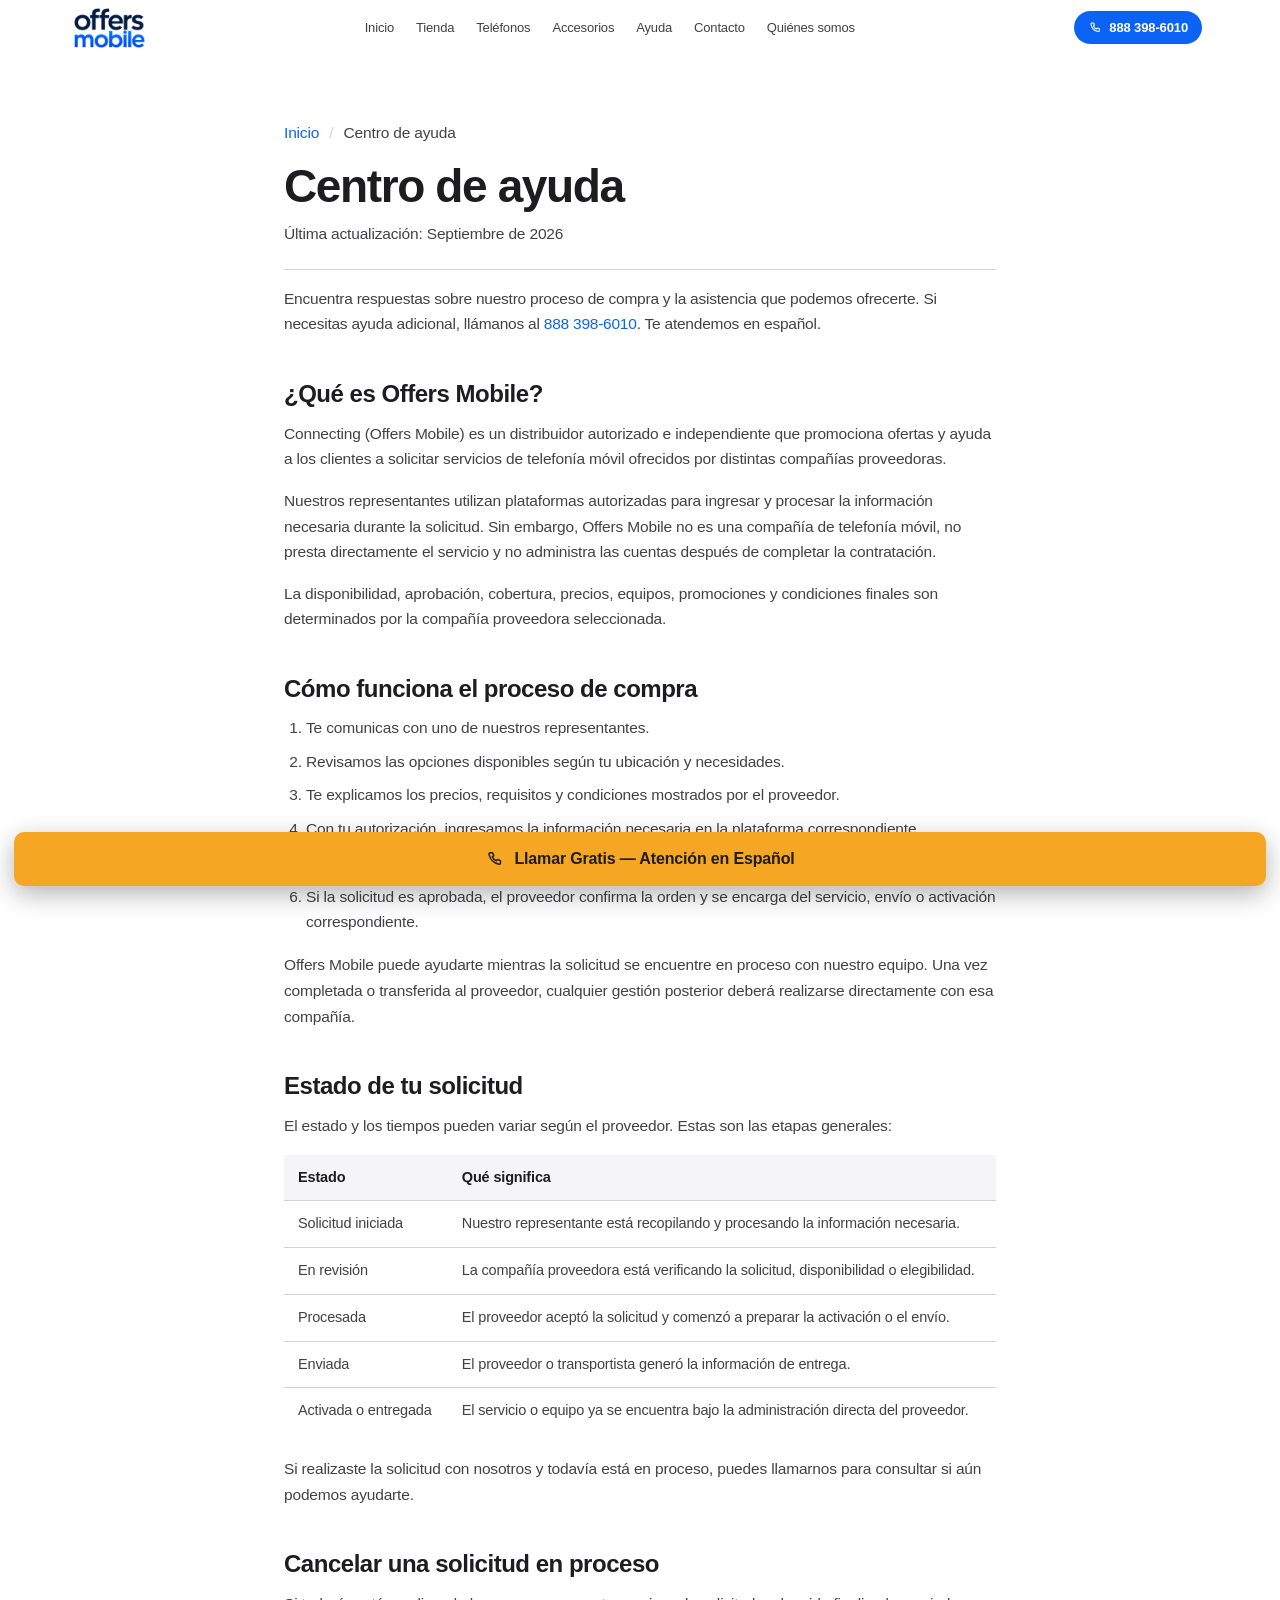
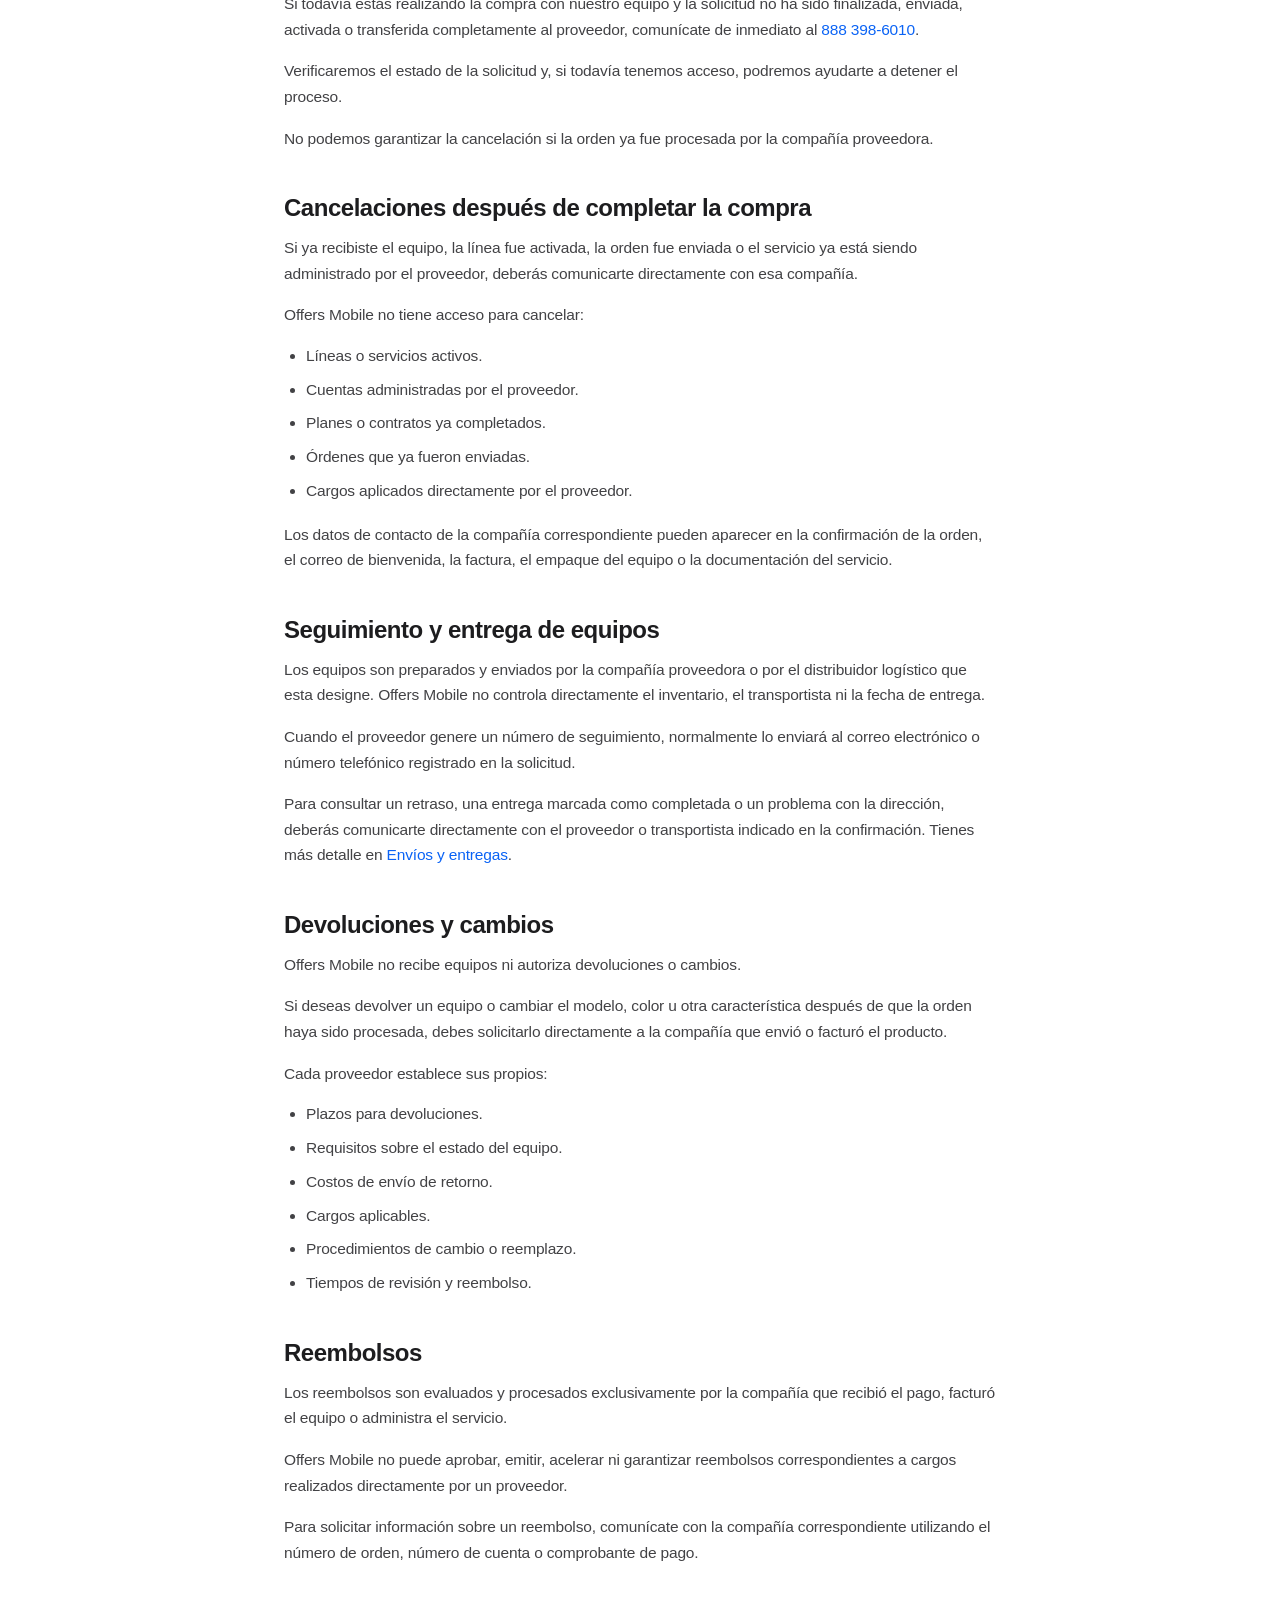
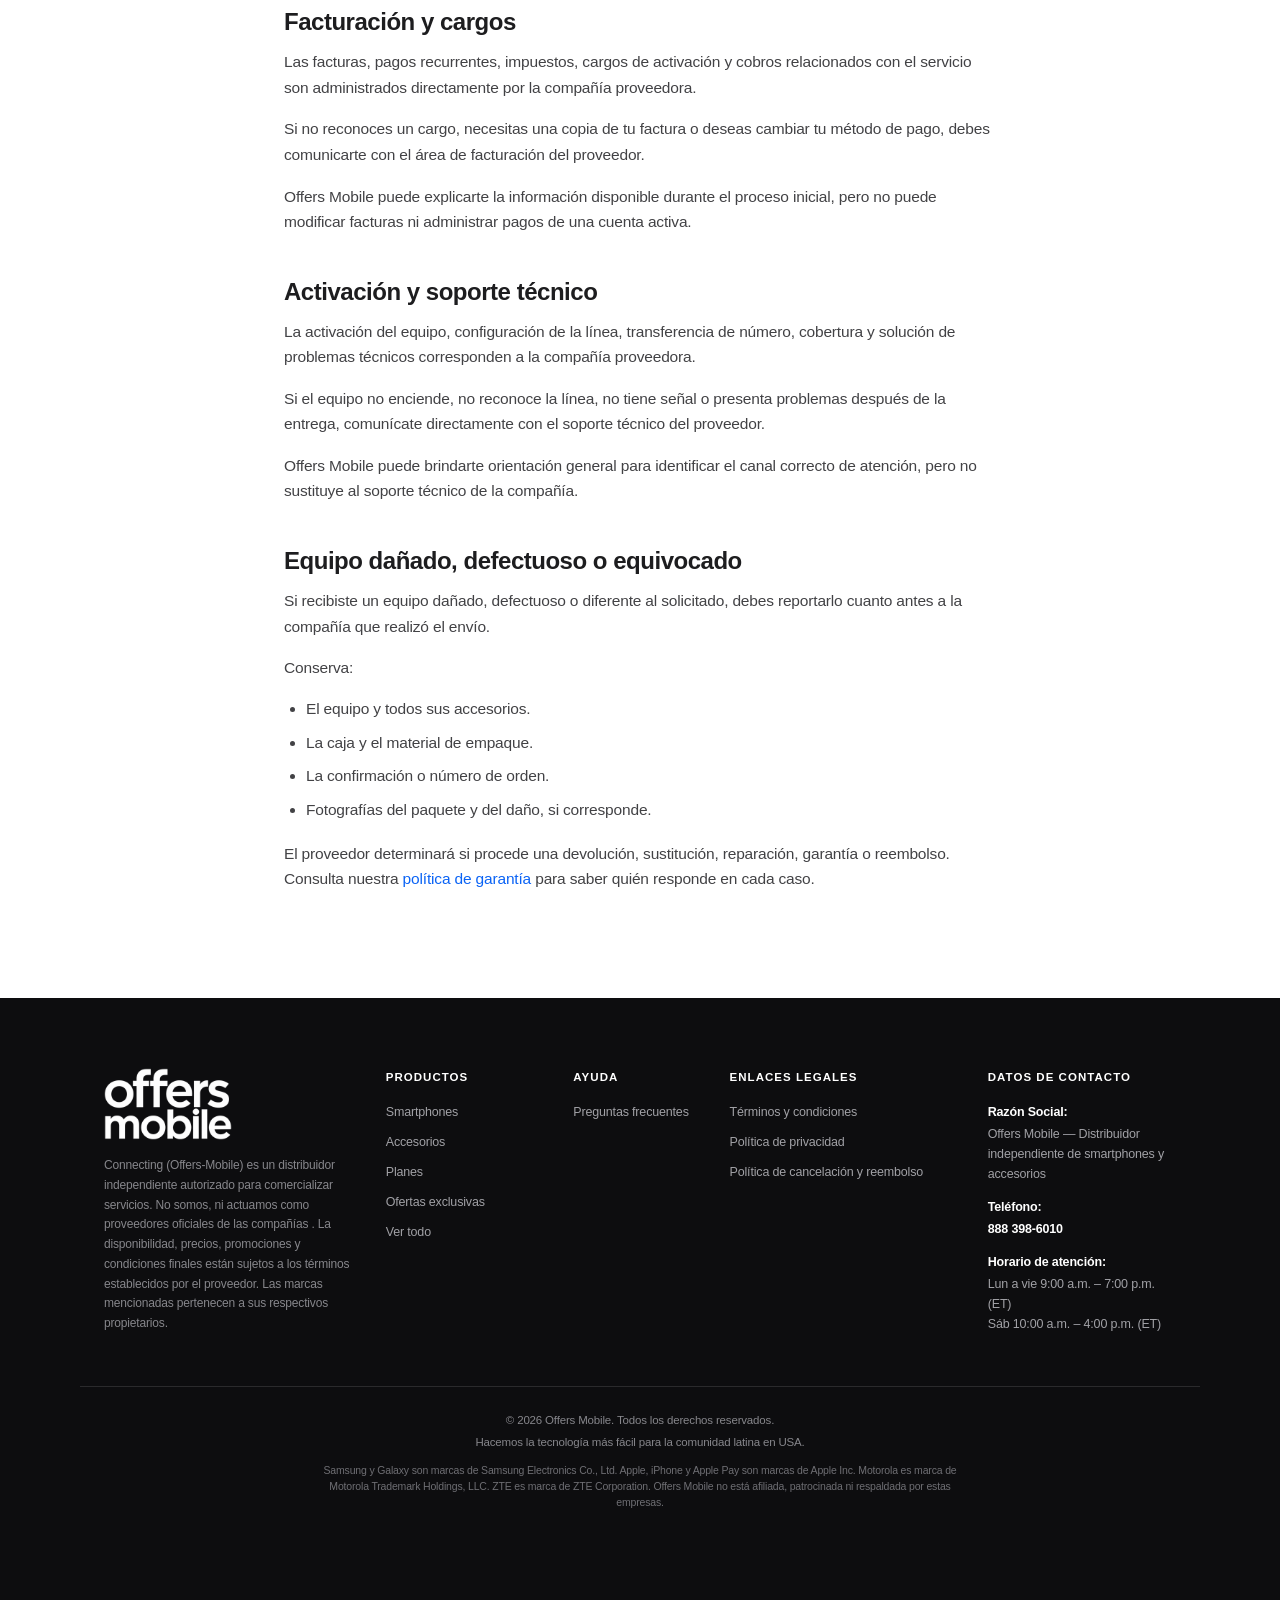
==== commit 5cddd708: "Escribe los acentos como caracteres en vez de entidades HTML El codigo mezclaba las dos formas: la b" ====
--- a/ayuda.html
+++ b/ayuda.html
@@ -3,8 +3,8 @@
 <head>
 <meta charset="UTF-8">
 <meta name="viewport" content="width=device-width, initial-scale=1">
-<title>Centro de ayuda &mdash; Offers Mobile</title>
-<meta name="description" content="C&oacute;mo funciona el proceso de compra en Offers Mobile, estado de tu solicitud, cancelaciones, entregas, reembolsos y soporte t&eacute;cnico.">
+<title>Centro de ayuda — Offers Mobile</title>
+<meta name="description" content="Cómo funciona el proceso de compra en Offers Mobile, estado de tu solicitud, cancelaciones, entregas, reembolsos y soporte técnico.">
 <link rel="canonical" href="https://offers-mobile.com/ayuda.html">
 
 <!-- Open Graph (Facebook, WhatsApp, LinkedIn) -->
@@ -12,17 +12,17 @@
 <meta property="og:site_name" content="Offers Mobile">
 <meta property="og:locale" content="es_US">
 <meta property="og:url" content="https://offers-mobile.com/ayuda.html">
-<meta property="og:title" content="Centro de ayuda &mdash; Offers Mobile">
-<meta property="og:description" content="C&oacute;mo funciona el proceso de compra en Offers Mobile, estado de tu solicitud, cancelaciones, entregas, reembolsos y soporte t&eacute;cnico.">
+<meta property="og:title" content="Centro de ayuda — Offers Mobile">
+<meta property="og:description" content="Cómo funciona el proceso de compra en Offers Mobile, estado de tu solicitud, cancelaciones, entregas, reembolsos y soporte técnico.">
 <meta property="og:image" content="https://offers-mobile.com/images/og-image.jpg">
 <meta property="og:image:width" content="1200">
 <meta property="og:image:height" content="630">
-<meta property="og:image:alt" content="Tel&eacute;fonos disponibles en Offers Mobile">
+<meta property="og:image:alt" content="Teléfonos disponibles en Offers Mobile">
 
 <!-- X / Twitter -->
 <meta name="twitter:card" content="summary_large_image">
-<meta name="twitter:title" content="Centro de ayuda &mdash; Offers Mobile">
-<meta name="twitter:description" content="C&oacute;mo funciona el proceso de compra en Offers Mobile, estado de tu solicitud, cancelaciones, entregas, reembolsos y soporte t&eacute;cnico.">
+<meta name="twitter:title" content="Centro de ayuda — Offers Mobile">
+<meta name="twitter:description" content="Cómo funciona el proceso de compra en Offers Mobile, estado de tu solicitud, cancelaciones, entregas, reembolsos y soporte técnico.">
 <meta name="twitter:image" content="https://offers-mobile.com/images/og-image.jpg">
 
 <meta name="theme-color" content="#ffffff">
@@ -35,21 +35,21 @@
     <a href="index.html" class="logo" aria-label="Offers Mobile inicio">
       <img src="images/logo.webp?v=2" alt="Offers Mobile" width="356" height="200">
     </a>
-    <nav class="nav__links" id="navLinks" aria-label="Navegaci&oacute;n principal">
+    <nav class="nav__links" id="navLinks" aria-label="Navegación principal">
       <a href="index.html">Inicio</a>
       <a href="index.html#tienda">Tienda</a>
-      <a href="index.html#telefonos">Tel&eacute;fonos</a>
+      <a href="index.html#telefonos">Teléfonos</a>
       <a href="index.html#accesorios">Accesorios</a>
       <a href="ayuda.html">Ayuda</a>
       <a href="contacto.html">Contacto</a>
-      <a href="quienes-somos.html">Qui&eacute;nes somos</a>
+      <a href="quienes-somos.html">Quiénes somos</a>
     </nav>
     <div class="nav__actions">
       <a href="tel:+18883986010" class="nav__tel" data-cta="nav">
         <svg viewBox="0 0 24 24" aria-hidden="true"><path d="M6.6 3.5h3l1.5 3.7-1.9 1.4a12 12 0 0 0 5.2 5.2l1.4-1.9 3.7 1.5v3a1.6 1.6 0 0 1-1.8 1.6A15.6 15.6 0 0 1 5 5.3 1.6 1.6 0 0 1 6.6 3.5z"/></svg>
         <span>888 398-6010</span>
       </a>
-      <button class="burger" id="burger" aria-label="Abrir men&uacute;" aria-expanded="false">
+      <button class="burger" id="burger" aria-label="Abrir menú" aria-expanded="false">
         <span></span><span></span>
       </button>
     </div>
@@ -60,130 +60,130 @@
   <div class="wrap wrap--doc">
     <p class="doc__crumb"><a href="index.html">Inicio</a> <span>/</span> Centro de ayuda</p>
     <h1 class="doc__title">Centro de ayuda</h1>
-    <p class="doc__meta">&Uacute;ltima actualizaci&oacute;n: Septiembre de 2026</p>
+    <p class="doc__meta">Última actualización: Septiembre de 2026</p>
 
     <p class="doc__lead">Encuentra respuestas sobre nuestro proceso de compra y la asistencia que podemos
-    ofrecerte. Si necesitas ayuda adicional, ll&aacute;manos al <a href="tel:+18883986010">888 398-6010</a>.
-    Te atendemos en espa&ntilde;ol.</p>
-
-    <h2>&iquest;Qu&eacute; es Offers Mobile?</h2>
+    ofrecerte. Si necesitas ayuda adicional, llámanos al <a href="tel:+18883986010">888 398-6010</a>.
+    Te atendemos en español.</p>
+
+    <h2>¿Qué es Offers Mobile?</h2>
     <p>Connecting (Offers Mobile) es un distribuidor autorizado e independiente que promociona ofertas y ayuda a los
-    clientes a solicitar servicios de telefon&iacute;a m&oacute;vil ofrecidos por distintas compa&ntilde;&iacute;as proveedoras.</p>
-    <p>Nuestros representantes utilizan plataformas autorizadas para ingresar y procesar la informaci&oacute;n
-    necesaria durante la solicitud. Sin embargo, Offers Mobile no es una compa&ntilde;&iacute;a de telefon&iacute;a m&oacute;vil, no
-    presta directamente el servicio y no administra las cuentas despu&eacute;s de completar la contrataci&oacute;n.</p>
-    <p>La disponibilidad, aprobaci&oacute;n, cobertura, precios, equipos, promociones y condiciones finales son
-    determinados por la compa&ntilde;&iacute;a proveedora seleccionada.</p>
-
-    <h2 id="como-funciona">C&oacute;mo funciona el proceso de compra</h2>
+    clientes a solicitar servicios de telefonía móvil ofrecidos por distintas compañías proveedoras.</p>
+    <p>Nuestros representantes utilizan plataformas autorizadas para ingresar y procesar la información
+    necesaria durante la solicitud. Sin embargo, Offers Mobile no es una compañía de telefonía móvil, no
+    presta directamente el servicio y no administra las cuentas después de completar la contratación.</p>
+    <p>La disponibilidad, aprobación, cobertura, precios, equipos, promociones y condiciones finales son
+    determinados por la compañía proveedora seleccionada.</p>
+
+    <h2 id="como-funciona">Cómo funciona el proceso de compra</h2>
     <ol>
       <li>Te comunicas con uno de nuestros representantes.</li>
-      <li>Revisamos las opciones disponibles seg&uacute;n tu ubicaci&oacute;n y necesidades.</li>
+      <li>Revisamos las opciones disponibles según tu ubicación y necesidades.</li>
       <li>Te explicamos los precios, requisitos y condiciones mostrados por el proveedor.</li>
-      <li>Con tu autorizaci&oacute;n, ingresamos la informaci&oacute;n necesaria en la plataforma correspondiente.</li>
-      <li>La compa&ntilde;&iacute;a proveedora revisa y procesa la solicitud.</li>
-      <li>Si la solicitud es aprobada, el proveedor confirma la orden y se encarga del servicio, env&iacute;o o
-          activaci&oacute;n correspondiente.</li>
+      <li>Con tu autorización, ingresamos la información necesaria en la plataforma correspondiente.</li>
+      <li>La compañía proveedora revisa y procesa la solicitud.</li>
+      <li>Si la solicitud es aprobada, el proveedor confirma la orden y se encarga del servicio, envío o
+          activación correspondiente.</li>
     </ol>
     <p>Offers Mobile puede ayudarte mientras la solicitud se encuentre en proceso con nuestro equipo. Una vez
-    completada o transferida al proveedor, cualquier gesti&oacute;n posterior deber&aacute; realizarse directamente con
-    esa compa&ntilde;&iacute;a.</p>
+    completada o transferida al proveedor, cualquier gestión posterior deberá realizarse directamente con
+    esa compañía.</p>
 
     <h2 id="estado">Estado de tu solicitud</h2>
-    <p>El estado y los tiempos pueden variar seg&uacute;n el proveedor. Estas son las etapas generales:</p>
+    <p>El estado y los tiempos pueden variar según el proveedor. Estas son las etapas generales:</p>
     <table class="doc__table">
-      <thead><tr><th>Estado</th><th>Qu&eacute; significa</th></tr></thead>
+      <thead><tr><th>Estado</th><th>Qué significa</th></tr></thead>
       <tbody>
-        <tr><td>Solicitud iniciada</td><td>Nuestro representante est&aacute; recopilando y procesando la informaci&oacute;n necesaria.</td></tr>
-        <tr><td>En revisi&oacute;n</td><td>La compa&ntilde;&iacute;a proveedora est&aacute; verificando la solicitud, disponibilidad o elegibilidad.</td></tr>
-        <tr><td>Procesada</td><td>El proveedor acept&oacute; la solicitud y comenz&oacute; a preparar la activaci&oacute;n o el env&iacute;o.</td></tr>
-        <tr><td>Enviada</td><td>El proveedor o transportista gener&oacute; la informaci&oacute;n de entrega.</td></tr>
-        <tr><td>Activada o entregada</td><td>El servicio o equipo ya se encuentra bajo la administraci&oacute;n directa del proveedor.</td></tr>
+        <tr><td>Solicitud iniciada</td><td>Nuestro representante está recopilando y procesando la información necesaria.</td></tr>
+        <tr><td>En revisión</td><td>La compañía proveedora está verificando la solicitud, disponibilidad o elegibilidad.</td></tr>
+        <tr><td>Procesada</td><td>El proveedor aceptó la solicitud y comenzó a preparar la activación o el envío.</td></tr>
+        <tr><td>Enviada</td><td>El proveedor o transportista generó la información de entrega.</td></tr>
+        <tr><td>Activada o entregada</td><td>El servicio o equipo ya se encuentra bajo la administración directa del proveedor.</td></tr>
       </tbody>
     </table>
-    <p>Si realizaste la solicitud con nosotros y todav&iacute;a est&aacute; en proceso, puedes llamarnos para consultar
-    si a&uacute;n podemos ayudarte.</p>
+    <p>Si realizaste la solicitud con nosotros y todavía está en proceso, puedes llamarnos para consultar
+    si aún podemos ayudarte.</p>
 
     <h2>Cancelar una solicitud en proceso</h2>
-    <p>Si todav&iacute;a est&aacute;s realizando la compra con nuestro equipo y la solicitud no ha sido finalizada, enviada,
-    activada o transferida completamente al proveedor, comun&iacute;cate de inmediato al
+    <p>Si todavía estás realizando la compra con nuestro equipo y la solicitud no ha sido finalizada, enviada,
+    activada o transferida completamente al proveedor, comunícate de inmediato al
     <a href="tel:+18883986010">888 398-6010</a>.</p>
-    <p>Verificaremos el estado de la solicitud y, si todav&iacute;a tenemos acceso, podremos ayudarte a detener el proceso.</p>
-    <p>No podemos garantizar la cancelaci&oacute;n si la orden ya fue procesada por la compa&ntilde;&iacute;a proveedora.</p>
-
-    <h2>Cancelaciones despu&eacute;s de completar la compra</h2>
-    <p>Si ya recibiste el equipo, la l&iacute;nea fue activada, la orden fue enviada o el servicio ya est&aacute; siendo
-    administrado por el proveedor, deber&aacute;s comunicarte directamente con esa compa&ntilde;&iacute;a.</p>
+    <p>Verificaremos el estado de la solicitud y, si todavía tenemos acceso, podremos ayudarte a detener el proceso.</p>
+    <p>No podemos garantizar la cancelación si la orden ya fue procesada por la compañía proveedora.</p>
+
+    <h2>Cancelaciones después de completar la compra</h2>
+    <p>Si ya recibiste el equipo, la línea fue activada, la orden fue enviada o el servicio ya está siendo
+    administrado por el proveedor, deberás comunicarte directamente con esa compañía.</p>
     <p>Offers Mobile no tiene acceso para cancelar:</p>
     <ul>
-      <li>L&iacute;neas o servicios activos.</li>
+      <li>Líneas o servicios activos.</li>
       <li>Cuentas administradas por el proveedor.</li>
       <li>Planes o contratos ya completados.</li>
-      <li>&Oacute;rdenes que ya fueron enviadas.</li>
+      <li>Órdenes que ya fueron enviadas.</li>
       <li>Cargos aplicados directamente por el proveedor.</li>
     </ul>
-    <p>Los datos de contacto de la compa&ntilde;&iacute;a correspondiente pueden aparecer en la confirmaci&oacute;n de la orden,
-    el correo de bienvenida, la factura, el empaque del equipo o la documentaci&oacute;n del servicio.</p>
+    <p>Los datos de contacto de la compañía correspondiente pueden aparecer en la confirmación de la orden,
+    el correo de bienvenida, la factura, el empaque del equipo o la documentación del servicio.</p>
 
     <h2 id="rastrear">Seguimiento y entrega de equipos</h2>
-    <p>Los equipos son preparados y enviados por la compa&ntilde;&iacute;a proveedora o por el distribuidor log&iacute;stico que
+    <p>Los equipos son preparados y enviados por la compañía proveedora o por el distribuidor logístico que
     esta designe. Offers Mobile no controla directamente el inventario, el transportista ni la fecha de entrega.</p>
-    <p>Cuando el proveedor genere un n&uacute;mero de seguimiento, normalmente lo enviar&aacute; al correo electr&oacute;nico o
-    n&uacute;mero telef&oacute;nico registrado en la solicitud.</p>
-    <p>Para consultar un retraso, una entrega marcada como completada o un problema con la direcci&oacute;n, deber&aacute;s
-    comunicarte directamente con el proveedor o transportista indicado en la confirmaci&oacute;n. Tienes m&aacute;s
-    detalle en <a href="envios.html">Env&iacute;os y entregas</a>.</p>
+    <p>Cuando el proveedor genere un número de seguimiento, normalmente lo enviará al correo electrónico o
+    número telefónico registrado en la solicitud.</p>
+    <p>Para consultar un retraso, una entrega marcada como completada o un problema con la dirección, deberás
+    comunicarte directamente con el proveedor o transportista indicado en la confirmación. Tienes más
+    detalle en <a href="envios.html">Envíos y entregas</a>.</p>
 
     <h2>Devoluciones y cambios</h2>
     <p>Offers Mobile no recibe equipos ni autoriza devoluciones o cambios.</p>
-    <p>Si deseas devolver un equipo o cambiar el modelo, color u otra caracter&iacute;stica despu&eacute;s de que la orden
-    haya sido procesada, debes solicitarlo directamente a la compa&ntilde;&iacute;a que envi&oacute; o factur&oacute; el producto.</p>
+    <p>Si deseas devolver un equipo o cambiar el modelo, color u otra característica después de que la orden
+    haya sido procesada, debes solicitarlo directamente a la compañía que envió o facturó el producto.</p>
     <p>Cada proveedor establece sus propios:</p>
     <ul>
       <li>Plazos para devoluciones.</li>
       <li>Requisitos sobre el estado del equipo.</li>
-      <li>Costos de env&iacute;o de retorno.</li>
+      <li>Costos de envío de retorno.</li>
       <li>Cargos aplicables.</li>
       <li>Procedimientos de cambio o reemplazo.</li>
-      <li>Tiempos de revisi&oacute;n y reembolso.</li>
+      <li>Tiempos de revisión y reembolso.</li>
     </ul>
 
     <h2>Reembolsos</h2>
-    <p>Los reembolsos son evaluados y procesados exclusivamente por la compa&ntilde;&iacute;a que recibi&oacute; el pago, factur&oacute;
+    <p>Los reembolsos son evaluados y procesados exclusivamente por la compañía que recibió el pago, facturó
     el equipo o administra el servicio.</p>
     <p>Offers Mobile no puede aprobar, emitir, acelerar ni garantizar reembolsos correspondientes a cargos
     realizados directamente por un proveedor.</p>
-    <p>Para solicitar informaci&oacute;n sobre un reembolso, comun&iacute;cate con la compa&ntilde;&iacute;a correspondiente utilizando el
-    n&uacute;mero de orden, n&uacute;mero de cuenta o comprobante de pago.</p>
-
-    <h2 id="facturacion">Facturaci&oacute;n y cargos</h2>
-    <p>Las facturas, pagos recurrentes, impuestos, cargos de activaci&oacute;n y cobros relacionados con el servicio
-    son administrados directamente por la compa&ntilde;&iacute;a proveedora.</p>
-    <p>Si no reconoces un cargo, necesitas una copia de tu factura o deseas cambiar tu m&eacute;todo de pago, debes
-    comunicarte con el &aacute;rea de facturaci&oacute;n del proveedor.</p>
-    <p>Offers Mobile puede explicarte la informaci&oacute;n disponible durante el proceso inicial, pero no puede
+    <p>Para solicitar información sobre un reembolso, comunícate con la compañía correspondiente utilizando el
+    número de orden, número de cuenta o comprobante de pago.</p>
+
+    <h2 id="facturacion">Facturación y cargos</h2>
+    <p>Las facturas, pagos recurrentes, impuestos, cargos de activación y cobros relacionados con el servicio
+    son administrados directamente por la compañía proveedora.</p>
+    <p>Si no reconoces un cargo, necesitas una copia de tu factura o deseas cambiar tu método de pago, debes
+    comunicarte con el área de facturación del proveedor.</p>
+    <p>Offers Mobile puede explicarte la información disponible durante el proceso inicial, pero no puede
     modificar facturas ni administrar pagos de una cuenta activa.</p>
 
-    <h2 id="soporte-tecnico">Activaci&oacute;n y soporte t&eacute;cnico</h2>
-    <p>La activaci&oacute;n del equipo, configuraci&oacute;n de la l&iacute;nea, transferencia de n&uacute;mero, cobertura y soluci&oacute;n de
-    problemas t&eacute;cnicos corresponden a la compa&ntilde;&iacute;a proveedora.</p>
-    <p>Si el equipo no enciende, no reconoce la l&iacute;nea, no tiene se&ntilde;al o presenta problemas despu&eacute;s de la
-    entrega, comun&iacute;cate directamente con el soporte t&eacute;cnico del proveedor.</p>
-    <p>Offers Mobile puede brindarte orientaci&oacute;n general para identificar el canal correcto de atenci&oacute;n, pero
-    no sustituye al soporte t&eacute;cnico de la compa&ntilde;&iacute;a.</p>
-
-    <h2>Equipo da&ntilde;ado, defectuoso o equivocado</h2>
-    <p>Si recibiste un equipo da&ntilde;ado, defectuoso o diferente al solicitado, debes reportarlo cuanto antes a
-    la compa&ntilde;&iacute;a que realiz&oacute; el env&iacute;o.</p>
+    <h2 id="soporte-tecnico">Activación y soporte técnico</h2>
+    <p>La activación del equipo, configuración de la línea, transferencia de número, cobertura y solución de
+    problemas técnicos corresponden a la compañía proveedora.</p>
+    <p>Si el equipo no enciende, no reconoce la línea, no tiene señal o presenta problemas después de la
+    entrega, comunícate directamente con el soporte técnico del proveedor.</p>
+    <p>Offers Mobile puede brindarte orientación general para identificar el canal correcto de atención, pero
+    no sustituye al soporte técnico de la compañía.</p>
+
+    <h2>Equipo dañado, defectuoso o equivocado</h2>
+    <p>Si recibiste un equipo dañado, defectuoso o diferente al solicitado, debes reportarlo cuanto antes a
+    la compañía que realizó el envío.</p>
     <p>Conserva:</p>
     <ul>
       <li>El equipo y todos sus accesorios.</li>
       <li>La caja y el material de empaque.</li>
-      <li>La confirmaci&oacute;n o n&uacute;mero de orden.</li>
-      <li>Fotograf&iacute;as del paquete y del da&ntilde;o, si corresponde.</li>
+      <li>La confirmación o número de orden.</li>
+      <li>Fotografías del paquete y del daño, si corresponde.</li>
     </ul>
-    <p>El proveedor determinar&aacute; si procede una devoluci&oacute;n, sustituci&oacute;n, reparaci&oacute;n, garant&iacute;a o reembolso.
-    Consulta nuestra <a href="garantia.html">pol&iacute;tica de garant&iacute;a</a> para saber qui&eacute;n responde en cada caso.</p>
+    <p>El proveedor determinará si procede una devolución, sustitución, reparación, garantía o reembolso.
+    Consulta nuestra <a href="garantia.html">política de garantía</a> para saber quién responde en cada caso.</p>
 
   </div>
 </main>
@@ -194,10 +194,7 @@
       <a href="index.html" class="footer__logo" aria-label="Offers Mobile inicio">
         <img src="images/logo.webp?v=2" alt="Offers Mobile" width="356" height="200">
       </a>
-      <p class="footer__about">Connecting (Offers-Mobile) es un distribuidor independiente de smartphones
-      y accesorios. No somos Samsung, Apple, Motorola ni ZTE, ni actuamos en su nombre como
-      entidad oficial. La disponibilidad, los precios y las promociones pueden cambiar sin
-      previo aviso y est&aacute;n sujetos a las condiciones vigentes en el momento de la compra.</p>
+      <p class="footer__about">Connecting (Offers-Mobile) es un distribuidor independiente autorizado para comercializar servicios. No somos, ni actuamos como proveedores oficiales de las compañías . La disponibilidad, precios, promociones y condiciones finales están sujetos a los términos establecidos por el proveedor. Las marcas mencionadas pertenecen a sus respectivos propietarios.</p>
     </div>
 
     <div class="footer__col">
@@ -216,27 +213,27 @@
 
     <div class="footer__col">
       <h5>Enlaces legales</h5>
-      <a href="terminos.html">T&eacute;rminos y condiciones</a>
-      <a href="privacidad.html">Pol&iacute;tica de privacidad</a>
-      <a href="devoluciones.html">Pol&iacute;tica de cancelaci&oacute;n y reembolso</a>
+      <a href="terminos.html">Términos y condiciones</a>
+      <a href="privacidad.html">Política de privacidad</a>
+      <a href="devoluciones.html">Política de cancelación y reembolso</a>
     </div>
 
     <div class="footer__col footer__col--data">
       <h5>Datos de contacto</h5>
       <dl class="footer__data">
         <div>
-          <dt>Raz&oacute;n Social:</dt>
-          <dd>Offers Mobile &mdash; Distribuidor independiente de smartphones y accesorios</dd>
+          <dt>Razón Social:</dt>
+          <dd>Offers Mobile — Distribuidor independiente de smartphones y accesorios</dd>
         </div>
-        <!-- Direcci&oacute;n Comercial y Correo: pendientes de que nos pasen los datos reales -->
+        <!-- Dirección Comercial y Correo: pendientes de que nos pasen los datos reales -->
         <div>
-          <dt>Tel&eacute;fono:</dt>
+          <dt>Teléfono:</dt>
           <dd><a href="tel:+18883986010" class="footer__tel">888 398-6010</a></dd>
         </div>
         <div>
-          <dt>Horario de atenci&oacute;n:</dt>
-          <dd>Lun a vie 9:00 a.m. &ndash; 7:00 p.m. (ET)<br>
-          S&aacute;b 10:00 a.m. &ndash; 4:00 p.m. (ET)</dd>
+          <dt>Horario de atención:</dt>
+          <dd>Lun a vie 9:00 a.m. – 7:00 p.m. (ET)<br>
+          Sáb 10:00 a.m. – 4:00 p.m. (ET)</dd>
         </div>
       </dl>
     </div>
@@ -244,11 +241,11 @@
 
   <div class="wrap footer__bottom">
     <div class="footer__legal">
-      <p>&copy; 2026 Offers Mobile. Todos los derechos reservados.</p>
-      <p>Hacemos la tecnolog&iacute;a m&aacute;s f&aacute;cil para la comunidad latina en USA.</p>
+      <p>© 2026 Offers Mobile. Todos los derechos reservados.</p>
+      <p>Hacemos la tecnología más fácil para la comunidad latina en USA.</p>
       <p class="footer__tm">Samsung y Galaxy son marcas de Samsung Electronics Co., Ltd. Apple, iPhone
       y Apple&nbsp;Pay son marcas de Apple Inc. Motorola es marca de Motorola Trademark Holdings, LLC.
-      ZTE es marca de ZTE Corporation. Offers Mobile no est&aacute; afiliada, patrocinada ni respaldada
+      ZTE es marca de ZTE Corporation. Offers Mobile no está afiliada, patrocinada ni respaldada
       por estas empresas.</p>
     </div>
   </div>
@@ -257,7 +254,7 @@
 <!-- ============ BOTÓN FLOTANTE DE LLAMADA ============ -->
 <a href="tel:+18883986010" class="call-fab" data-cta="flotante">
   <svg viewBox="0 0 24 24" aria-hidden="true"><path d="M6.6 3.5h3l1.5 3.7-1.9 1.4a12 12 0 0 0 5.2 5.2l1.4-1.9 3.7 1.5v3a1.6 1.6 0 0 1-1.8 1.6A15.6 15.6 0 0 1 5 5.3 1.6 1.6 0 0 1 6.6 3.5z"/></svg>
-  <span>Llamar Gratis &mdash; Atenci&oacute;n en Espa&ntilde;ol</span>
+  <span>Llamar Gratis — Atención en Español</span>
 </a>
 
 <script src="js/main.js"></script>
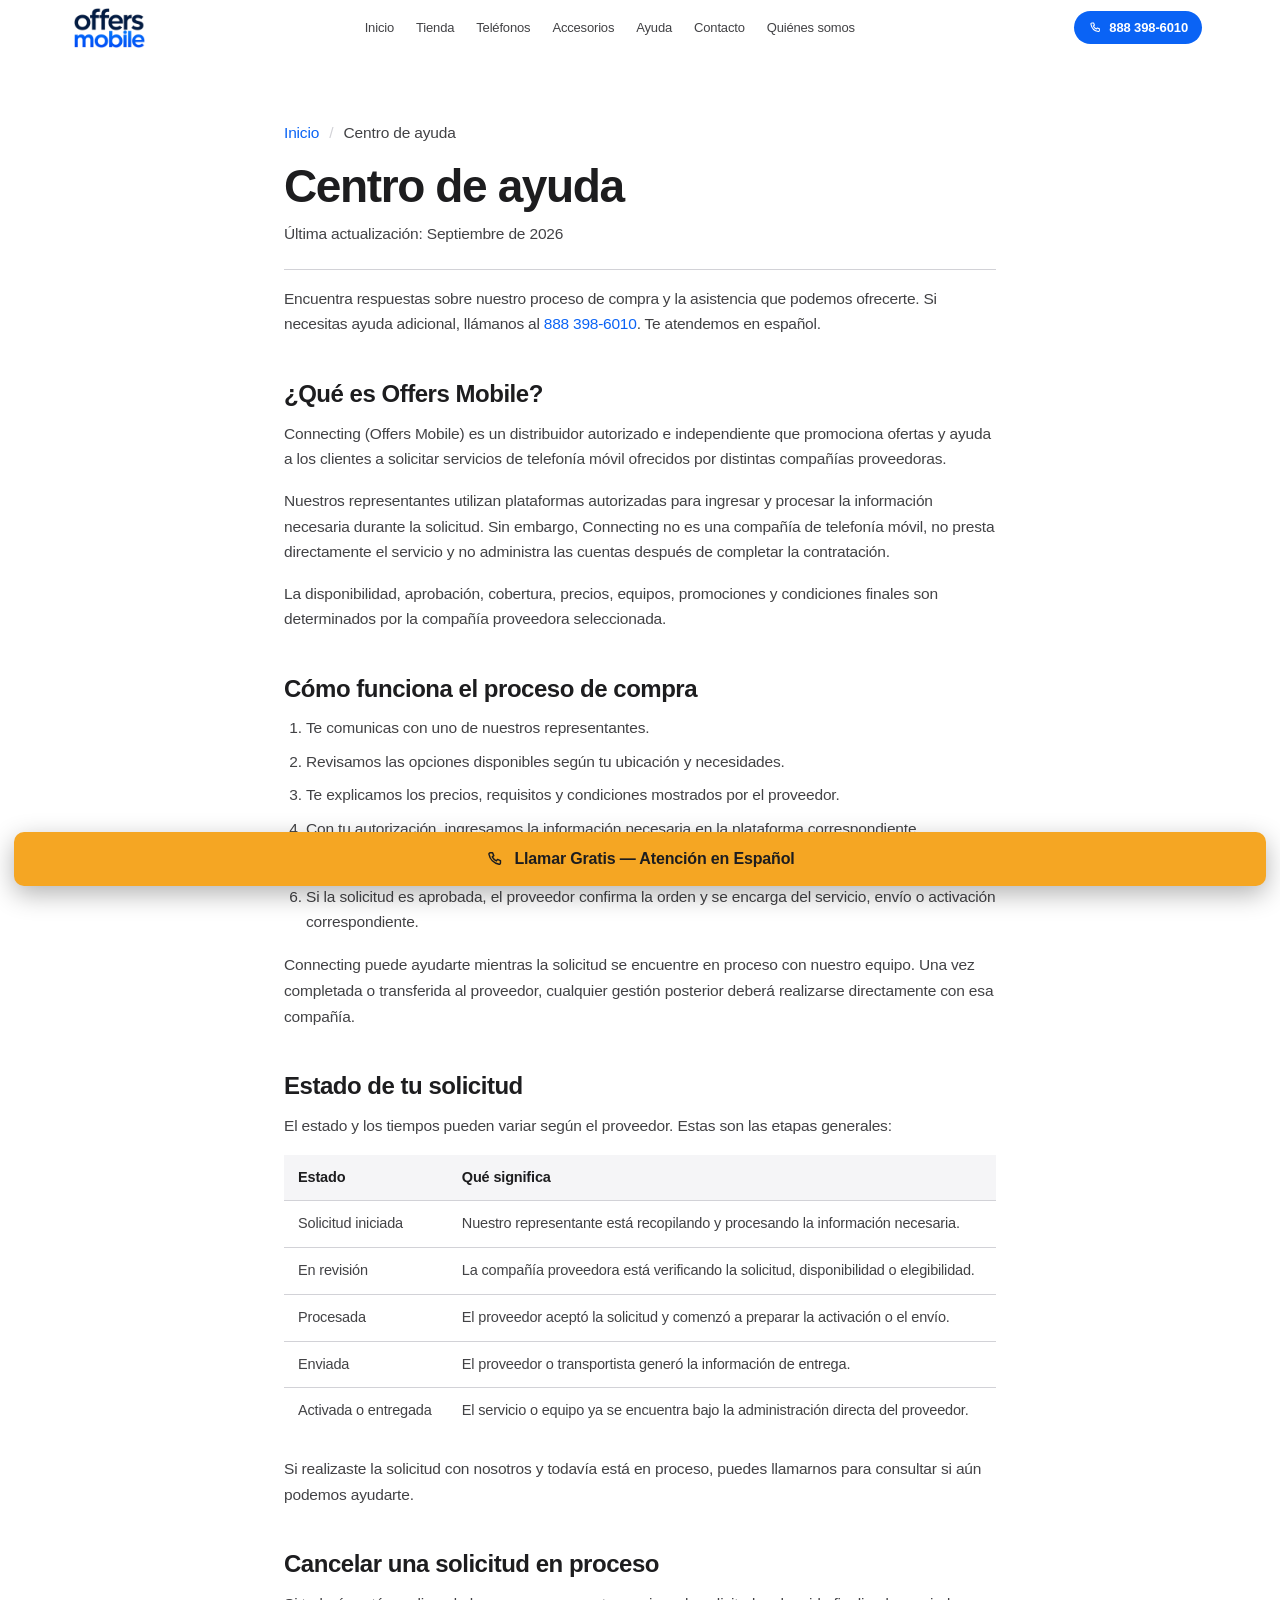
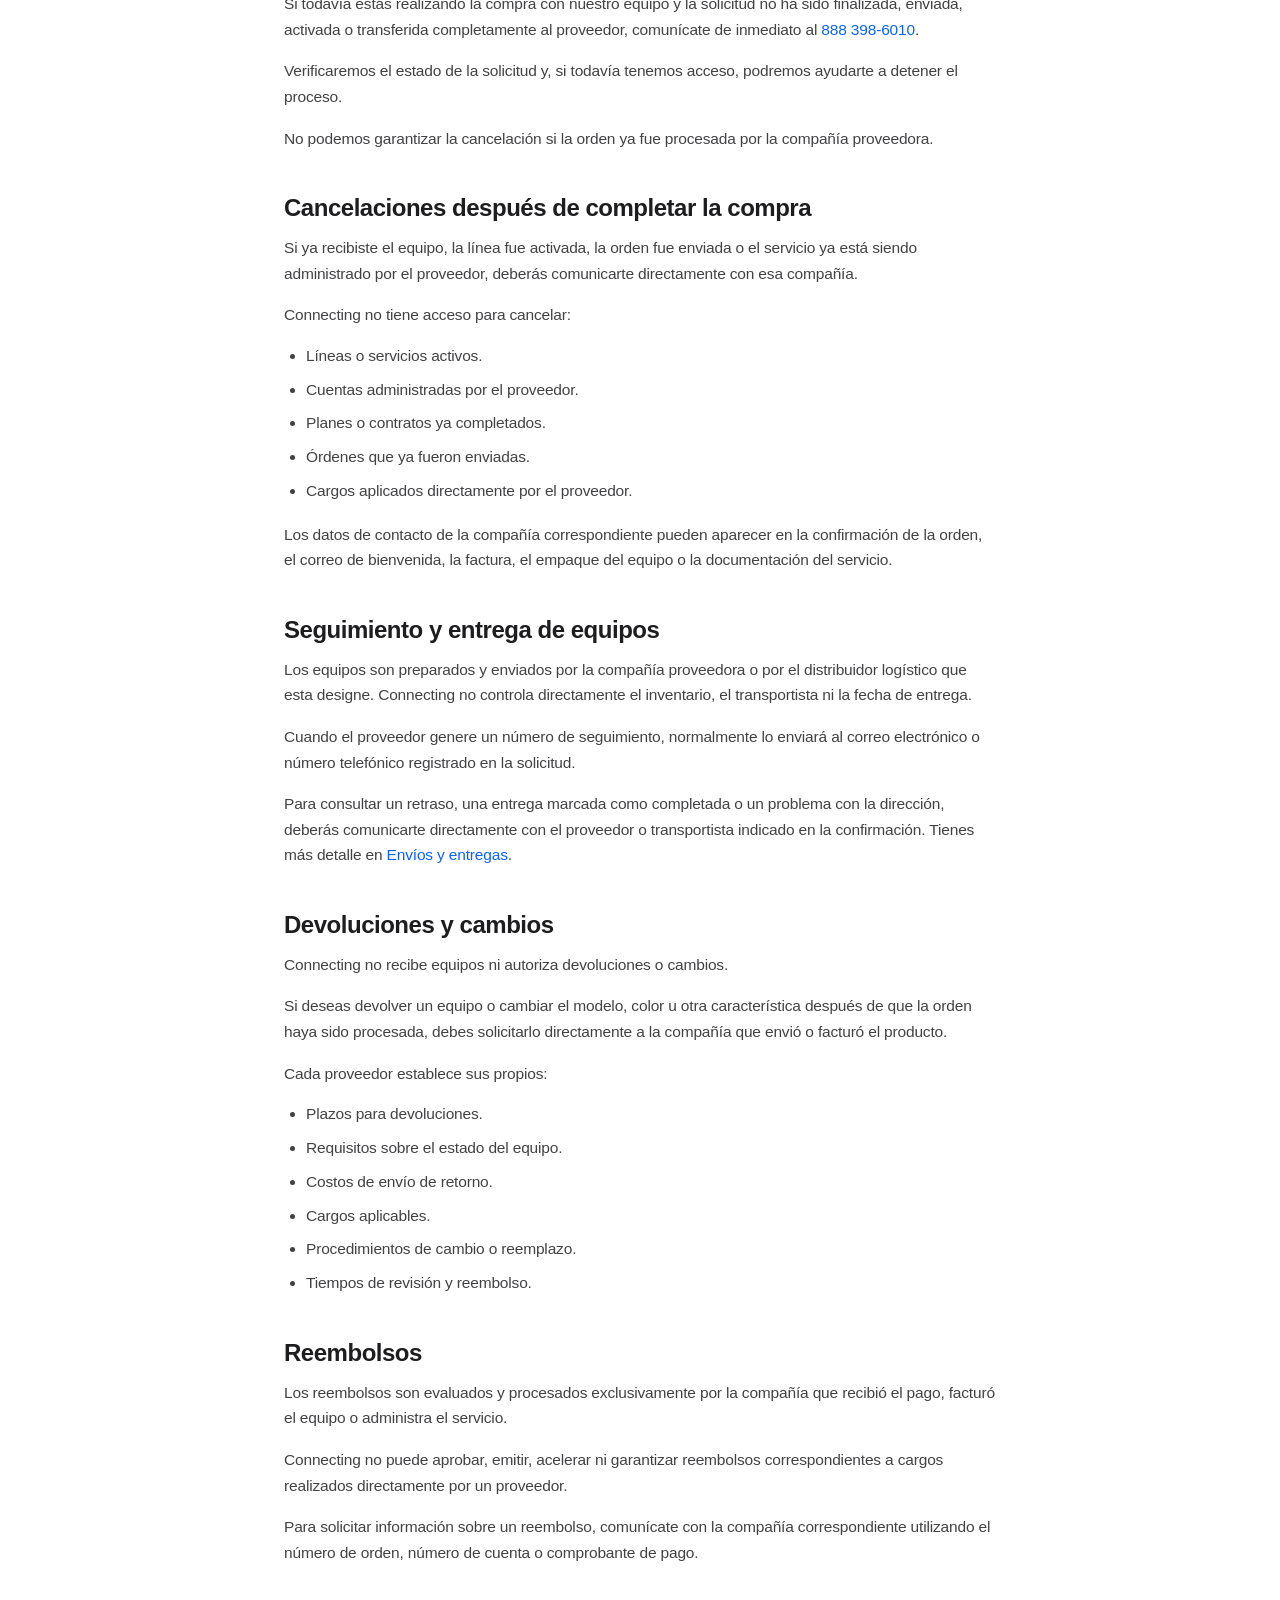
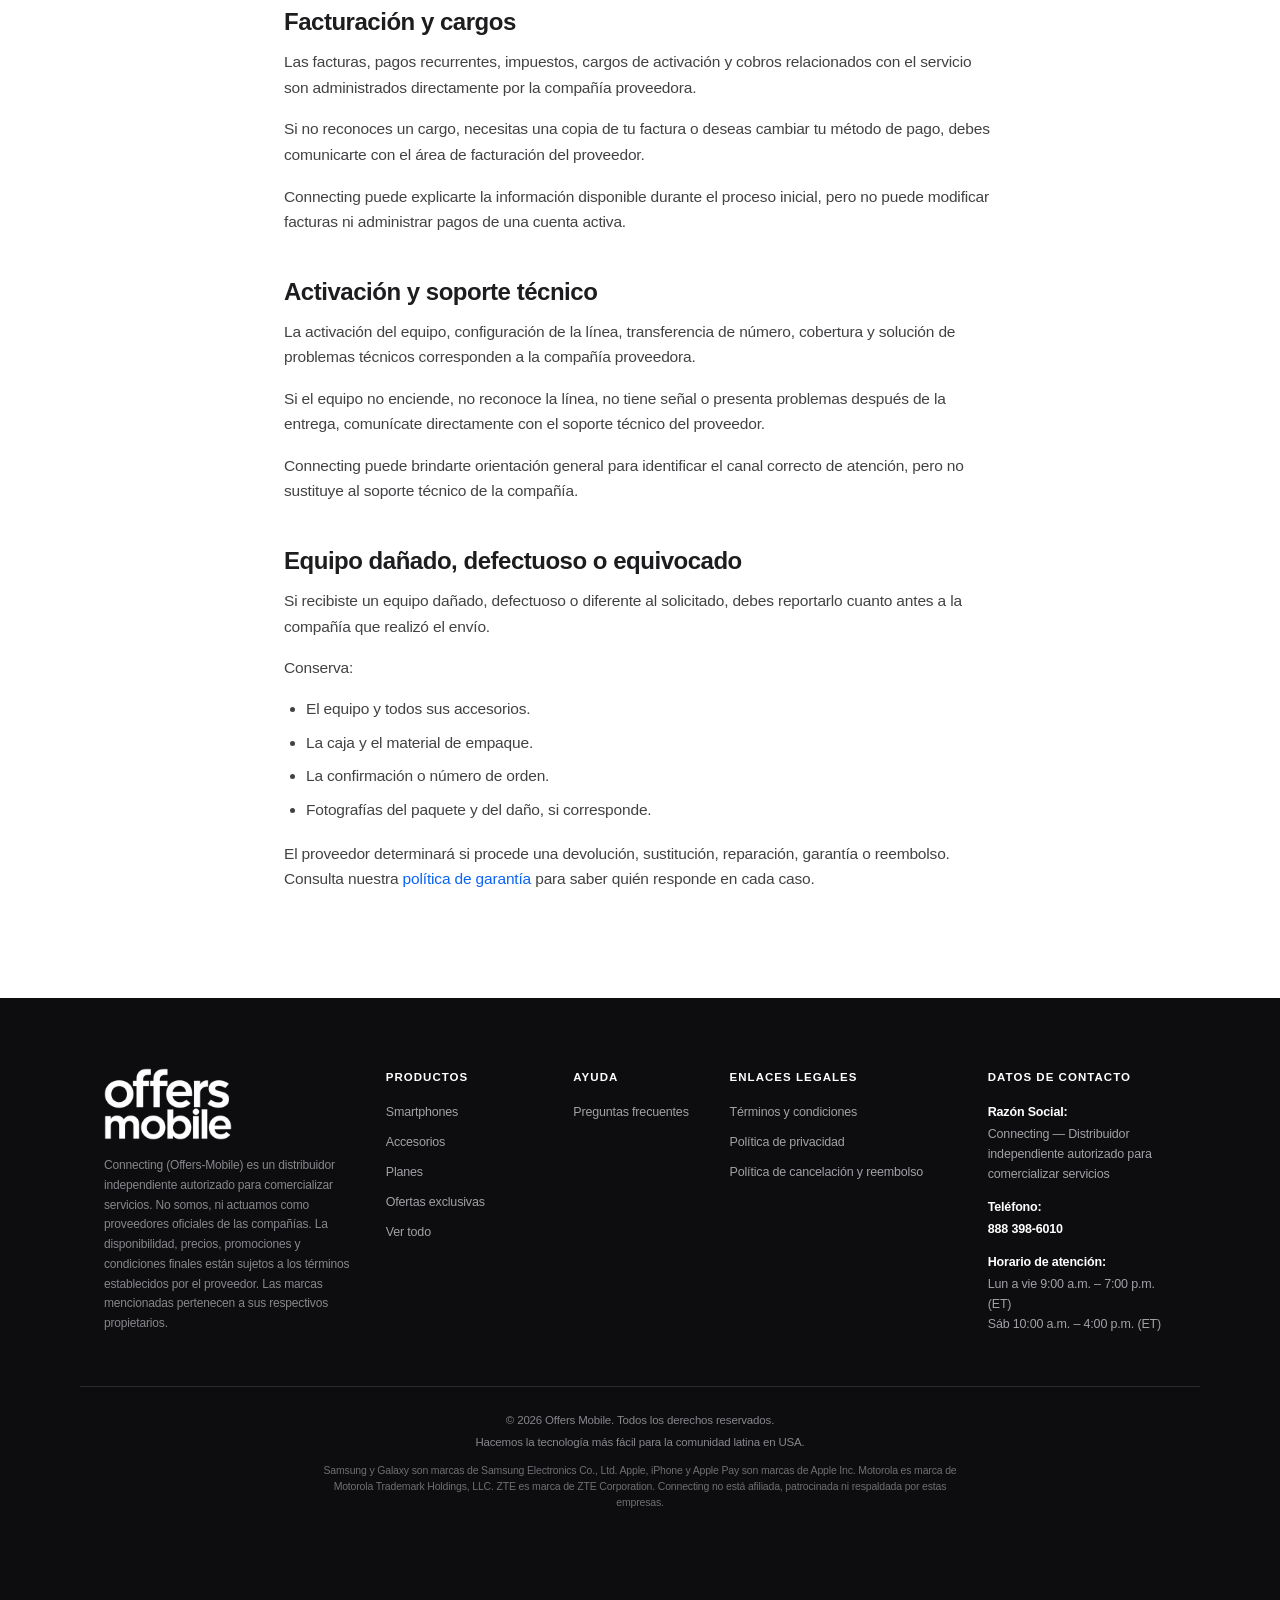
==== commit f678dd61: "Nombra a Connecting como entidad y deja Offers Mobile como marca El texto legal declara a Connecting" ====
--- a/ayuda.html
+++ b/ayuda.html
@@ -70,7 +70,7 @@
     <p>Connecting (Offers Mobile) es un distribuidor autorizado e independiente que promociona ofertas y ayuda a los
     clientes a solicitar servicios de telefonía móvil ofrecidos por distintas compañías proveedoras.</p>
     <p>Nuestros representantes utilizan plataformas autorizadas para ingresar y procesar la información
-    necesaria durante la solicitud. Sin embargo, Offers Mobile no es una compañía de telefonía móvil, no
+    necesaria durante la solicitud. Sin embargo, Connecting no es una compañía de telefonía móvil, no
     presta directamente el servicio y no administra las cuentas después de completar la contratación.</p>
     <p>La disponibilidad, aprobación, cobertura, precios, equipos, promociones y condiciones finales son
     determinados por la compañía proveedora seleccionada.</p>
@@ -85,7 +85,7 @@
       <li>Si la solicitud es aprobada, el proveedor confirma la orden y se encarga del servicio, envío o
           activación correspondiente.</li>
     </ol>
-    <p>Offers Mobile puede ayudarte mientras la solicitud se encuentre en proceso con nuestro equipo. Una vez
+    <p>Connecting puede ayudarte mientras la solicitud se encuentre en proceso con nuestro equipo. Una vez
     completada o transferida al proveedor, cualquier gestión posterior deberá realizarse directamente con
     esa compañía.</p>
 
@@ -114,7 +114,7 @@
     <h2>Cancelaciones después de completar la compra</h2>
     <p>Si ya recibiste el equipo, la línea fue activada, la orden fue enviada o el servicio ya está siendo
     administrado por el proveedor, deberás comunicarte directamente con esa compañía.</p>
-    <p>Offers Mobile no tiene acceso para cancelar:</p>
+    <p>Connecting no tiene acceso para cancelar:</p>
     <ul>
       <li>Líneas o servicios activos.</li>
       <li>Cuentas administradas por el proveedor.</li>
@@ -127,7 +127,7 @@
 
     <h2 id="rastrear">Seguimiento y entrega de equipos</h2>
     <p>Los equipos son preparados y enviados por la compañía proveedora o por el distribuidor logístico que
-    esta designe. Offers Mobile no controla directamente el inventario, el transportista ni la fecha de entrega.</p>
+    esta designe. Connecting no controla directamente el inventario, el transportista ni la fecha de entrega.</p>
     <p>Cuando el proveedor genere un número de seguimiento, normalmente lo enviará al correo electrónico o
     número telefónico registrado en la solicitud.</p>
     <p>Para consultar un retraso, una entrega marcada como completada o un problema con la dirección, deberás
@@ -135,7 +135,7 @@
     detalle en <a href="envios.html">Envíos y entregas</a>.</p>
 
     <h2>Devoluciones y cambios</h2>
-    <p>Offers Mobile no recibe equipos ni autoriza devoluciones o cambios.</p>
+    <p>Connecting no recibe equipos ni autoriza devoluciones o cambios.</p>
     <p>Si deseas devolver un equipo o cambiar el modelo, color u otra característica después de que la orden
     haya sido procesada, debes solicitarlo directamente a la compañía que envió o facturó el producto.</p>
     <p>Cada proveedor establece sus propios:</p>
@@ -151,7 +151,7 @@
     <h2>Reembolsos</h2>
     <p>Los reembolsos son evaluados y procesados exclusivamente por la compañía que recibió el pago, facturó
     el equipo o administra el servicio.</p>
-    <p>Offers Mobile no puede aprobar, emitir, acelerar ni garantizar reembolsos correspondientes a cargos
+    <p>Connecting no puede aprobar, emitir, acelerar ni garantizar reembolsos correspondientes a cargos
     realizados directamente por un proveedor.</p>
     <p>Para solicitar información sobre un reembolso, comunícate con la compañía correspondiente utilizando el
     número de orden, número de cuenta o comprobante de pago.</p>
@@ -161,7 +161,7 @@
     son administrados directamente por la compañía proveedora.</p>
     <p>Si no reconoces un cargo, necesitas una copia de tu factura o deseas cambiar tu método de pago, debes
     comunicarte con el área de facturación del proveedor.</p>
-    <p>Offers Mobile puede explicarte la información disponible durante el proceso inicial, pero no puede
+    <p>Connecting puede explicarte la información disponible durante el proceso inicial, pero no puede
     modificar facturas ni administrar pagos de una cuenta activa.</p>
 
     <h2 id="soporte-tecnico">Activación y soporte técnico</h2>
@@ -169,7 +169,7 @@
     problemas técnicos corresponden a la compañía proveedora.</p>
     <p>Si el equipo no enciende, no reconoce la línea, no tiene señal o presenta problemas después de la
     entrega, comunícate directamente con el soporte técnico del proveedor.</p>
-    <p>Offers Mobile puede brindarte orientación general para identificar el canal correcto de atención, pero
+    <p>Connecting puede brindarte orientación general para identificar el canal correcto de atención, pero
     no sustituye al soporte técnico de la compañía.</p>
 
     <h2>Equipo dañado, defectuoso o equivocado</h2>
@@ -194,7 +194,10 @@
       <a href="index.html" class="footer__logo" aria-label="Offers Mobile inicio">
         <img src="images/logo.webp?v=2" alt="Offers Mobile" width="356" height="200">
       </a>
-      <p class="footer__about">Connecting (Offers-Mobile) es un distribuidor independiente autorizado para comercializar servicios. No somos, ni actuamos como proveedores oficiales de las compañías . La disponibilidad, precios, promociones y condiciones finales están sujetos a los términos establecidos por el proveedor. Las marcas mencionadas pertenecen a sus respectivos propietarios.</p>
+      <p class="footer__about">Connecting (Offers-Mobile) es un distribuidor independiente autorizado
+      para comercializar servicios. No somos, ni actuamos como proveedores oficiales de las compañías.
+      La disponibilidad, precios, promociones y condiciones finales están sujetos a los términos
+      establecidos por el proveedor. Las marcas mencionadas pertenecen a sus respectivos propietarios.</p>
     </div>
 
     <div class="footer__col">
@@ -223,7 +226,7 @@
       <dl class="footer__data">
         <div>
           <dt>Razón Social:</dt>
-          <dd>Offers Mobile — Distribuidor independiente de smartphones y accesorios</dd>
+          <dd>Connecting — Distribuidor independiente autorizado para comercializar servicios</dd>
         </div>
         <!-- Dirección Comercial y Correo: pendientes de que nos pasen los datos reales -->
         <div>
@@ -245,7 +248,7 @@
       <p>Hacemos la tecnología más fácil para la comunidad latina en USA.</p>
       <p class="footer__tm">Samsung y Galaxy son marcas de Samsung Electronics Co., Ltd. Apple, iPhone
       y Apple&nbsp;Pay son marcas de Apple Inc. Motorola es marca de Motorola Trademark Holdings, LLC.
-      ZTE es marca de ZTE Corporation. Offers Mobile no está afiliada, patrocinada ni respaldada
+      ZTE es marca de ZTE Corporation. Connecting no está afiliada, patrocinada ni respaldada
       por estas empresas.</p>
     </div>
   </div>
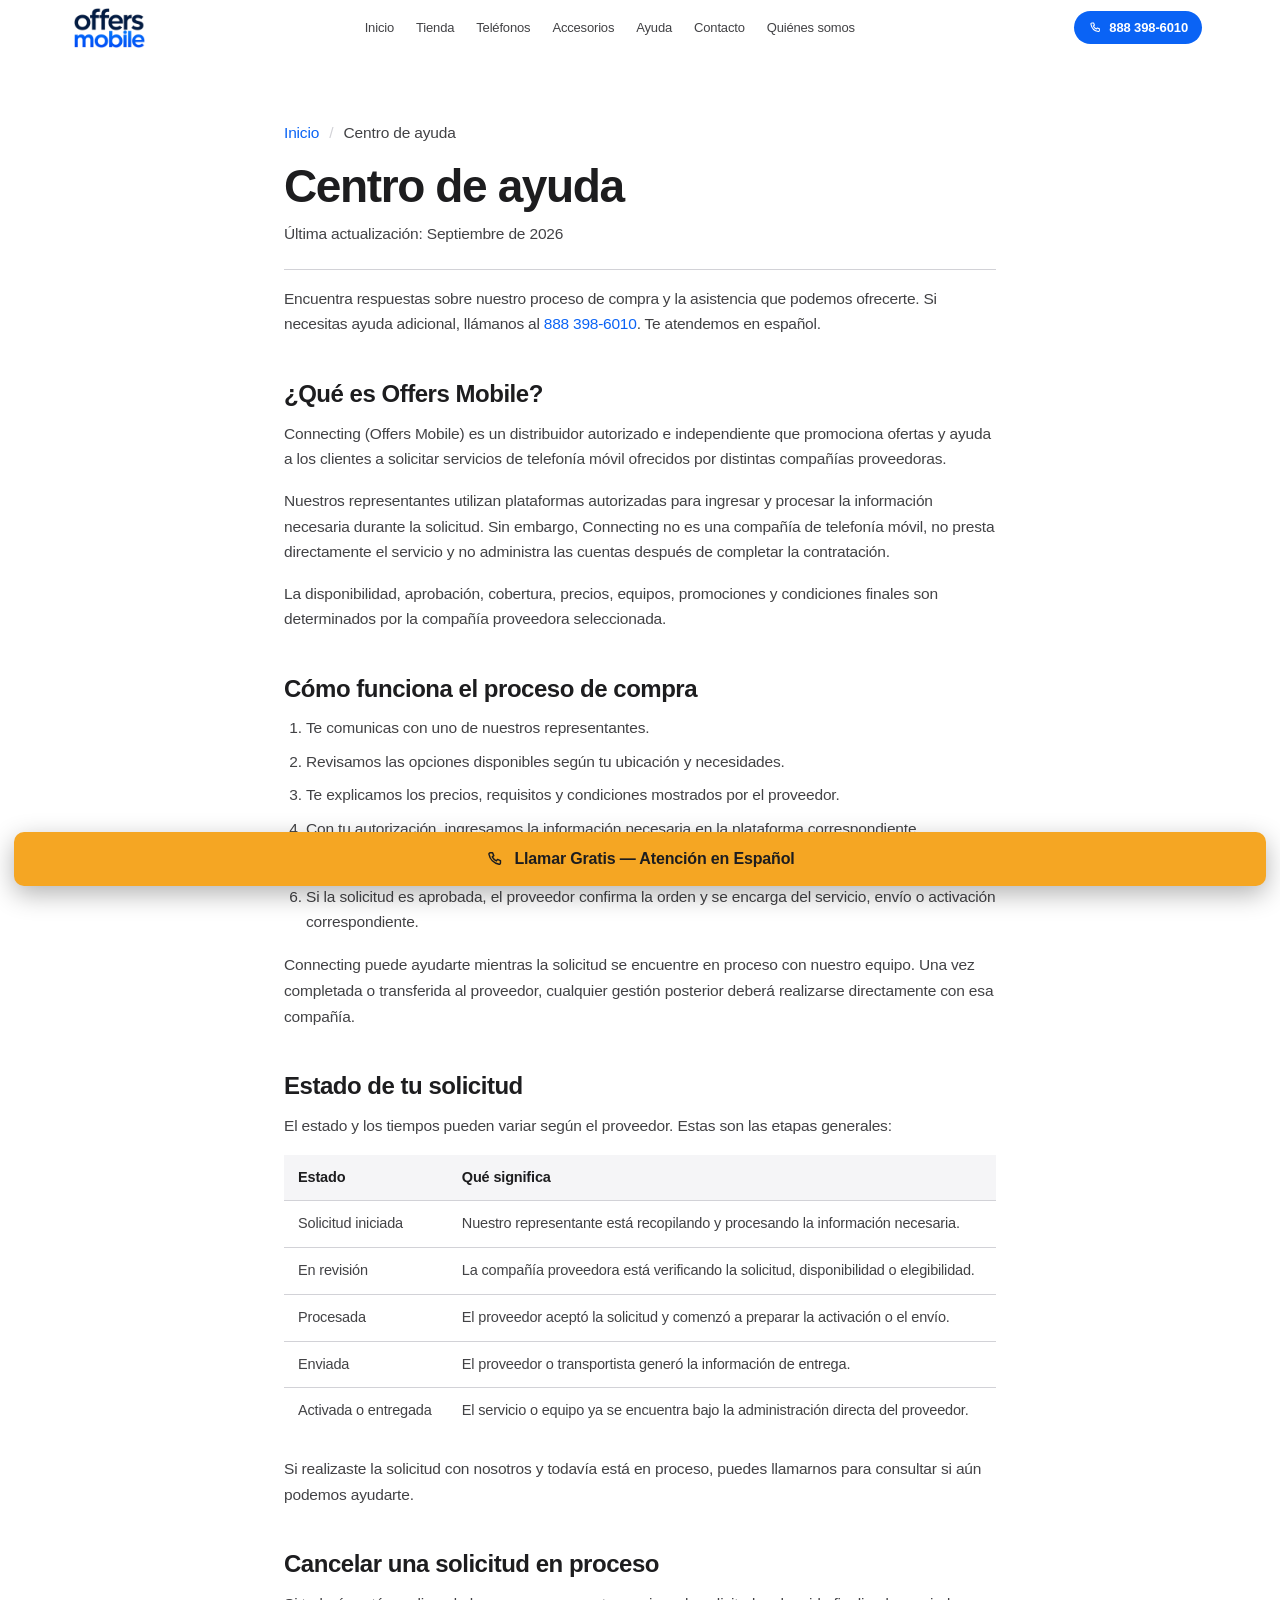
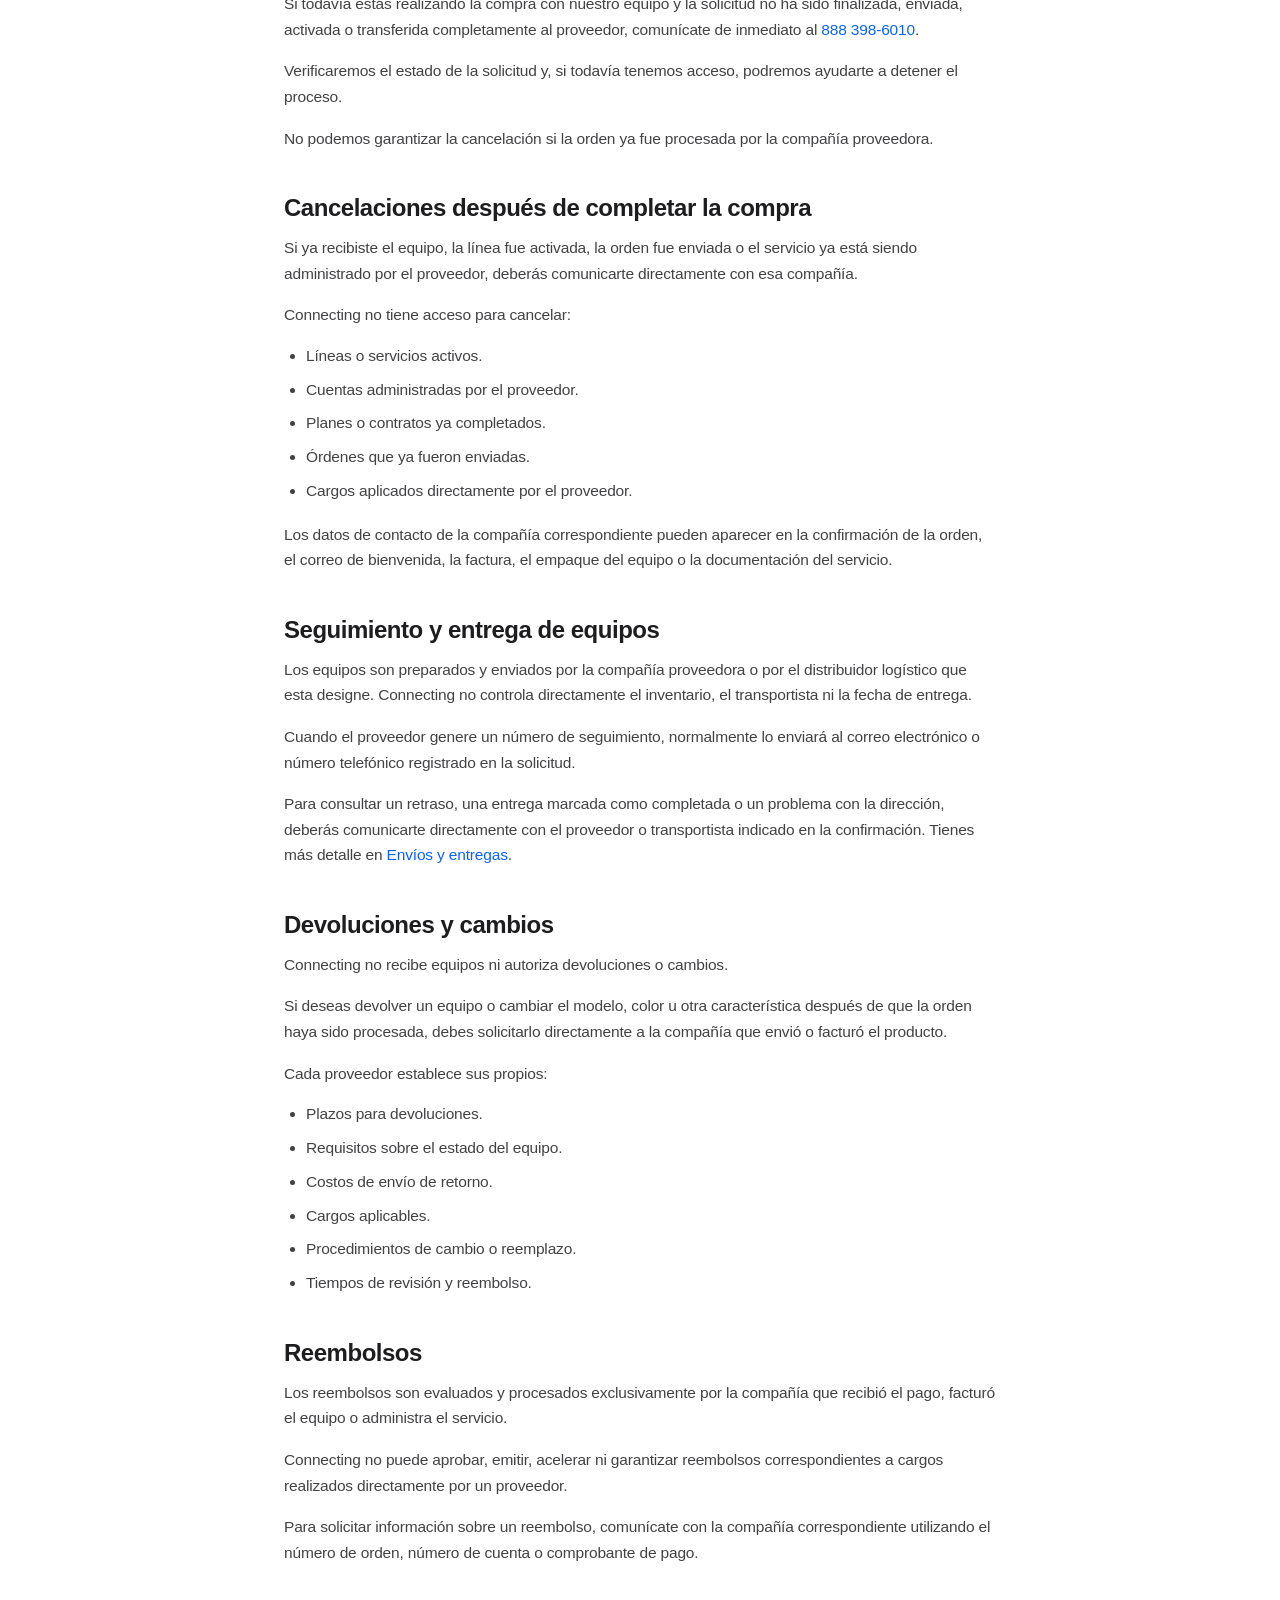
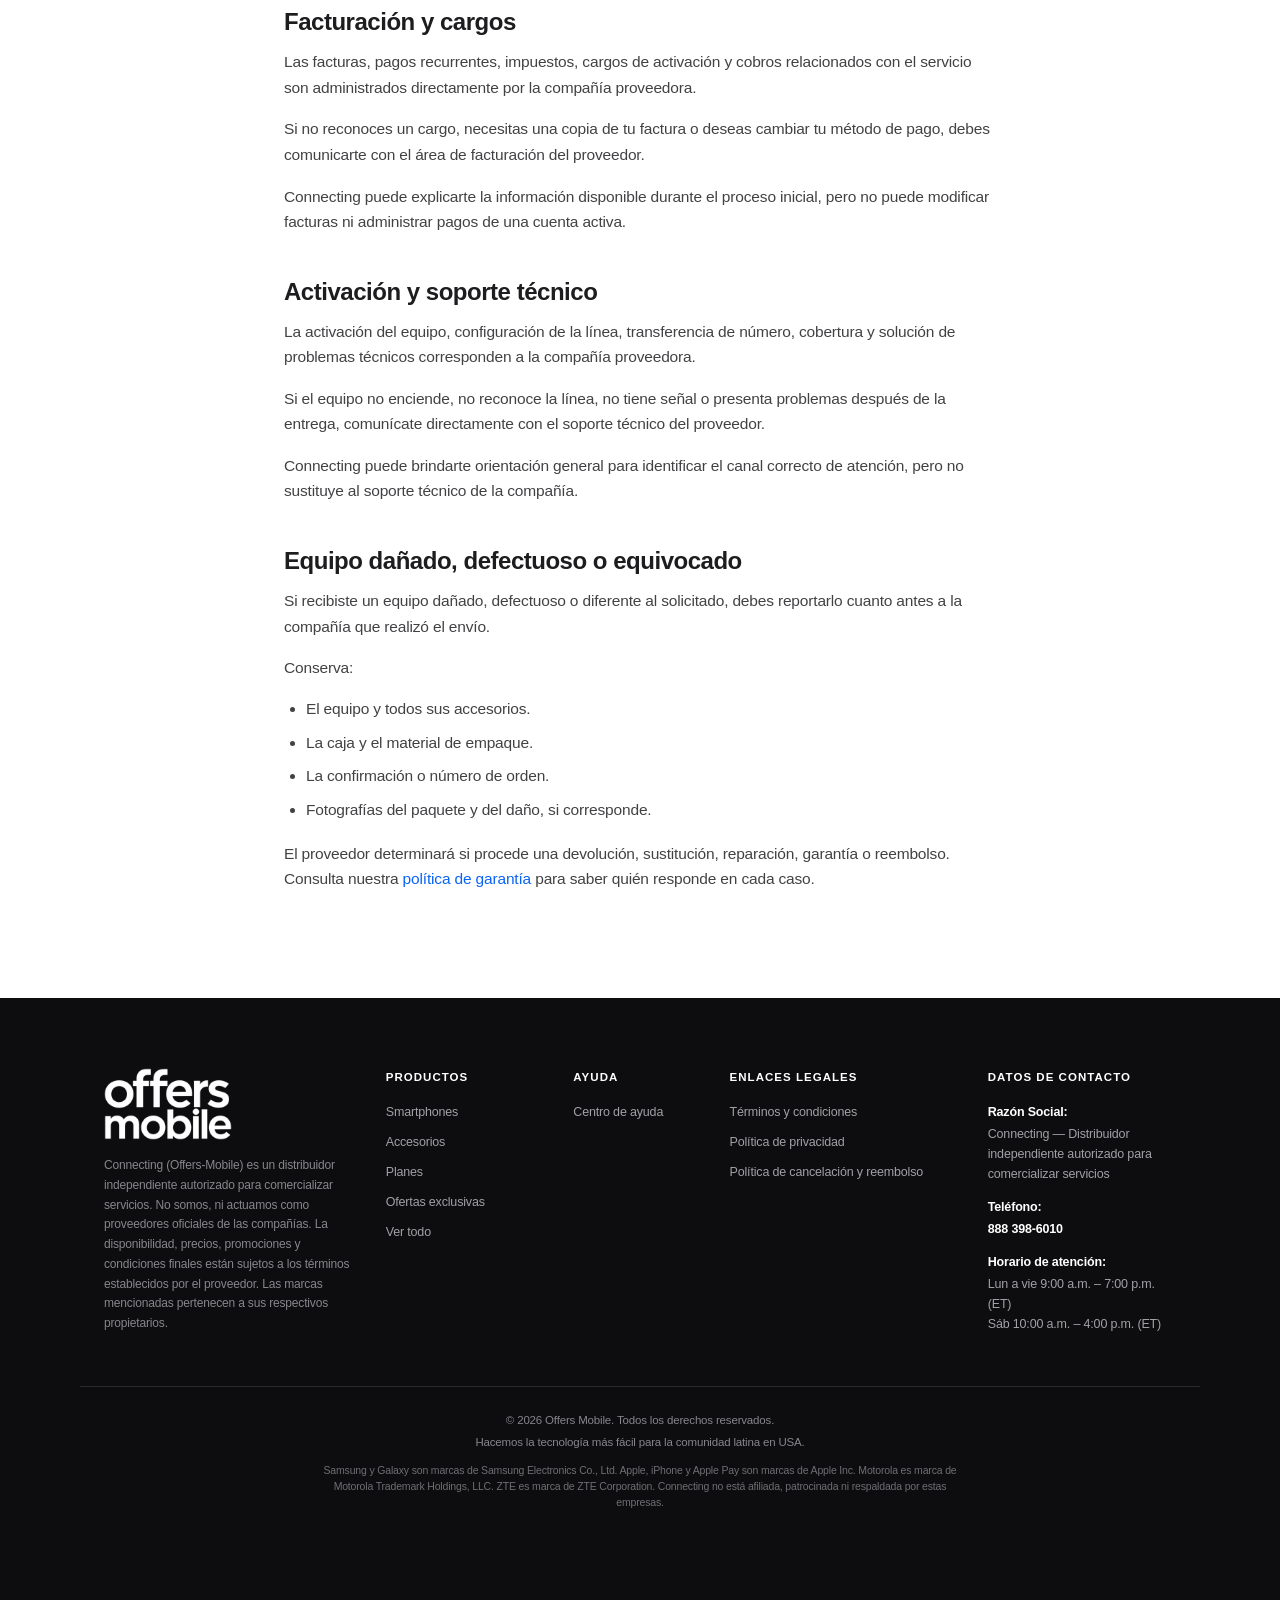
==== commit 9edaaa96: "Unifica el rotulo de Ayuda del pie en Centro de ayuda El enlace tenia tres nombres distintos entre p" ====
--- a/ayuda.html
+++ b/ayuda.html
@@ -211,7 +211,7 @@
 
     <div class="footer__col">
       <h5>Ayuda</h5>
-      <a href="ayuda.html">Preguntas frecuentes</a>
+      <a href="ayuda.html">Centro de ayuda</a>
     </div>
 
     <div class="footer__col">
